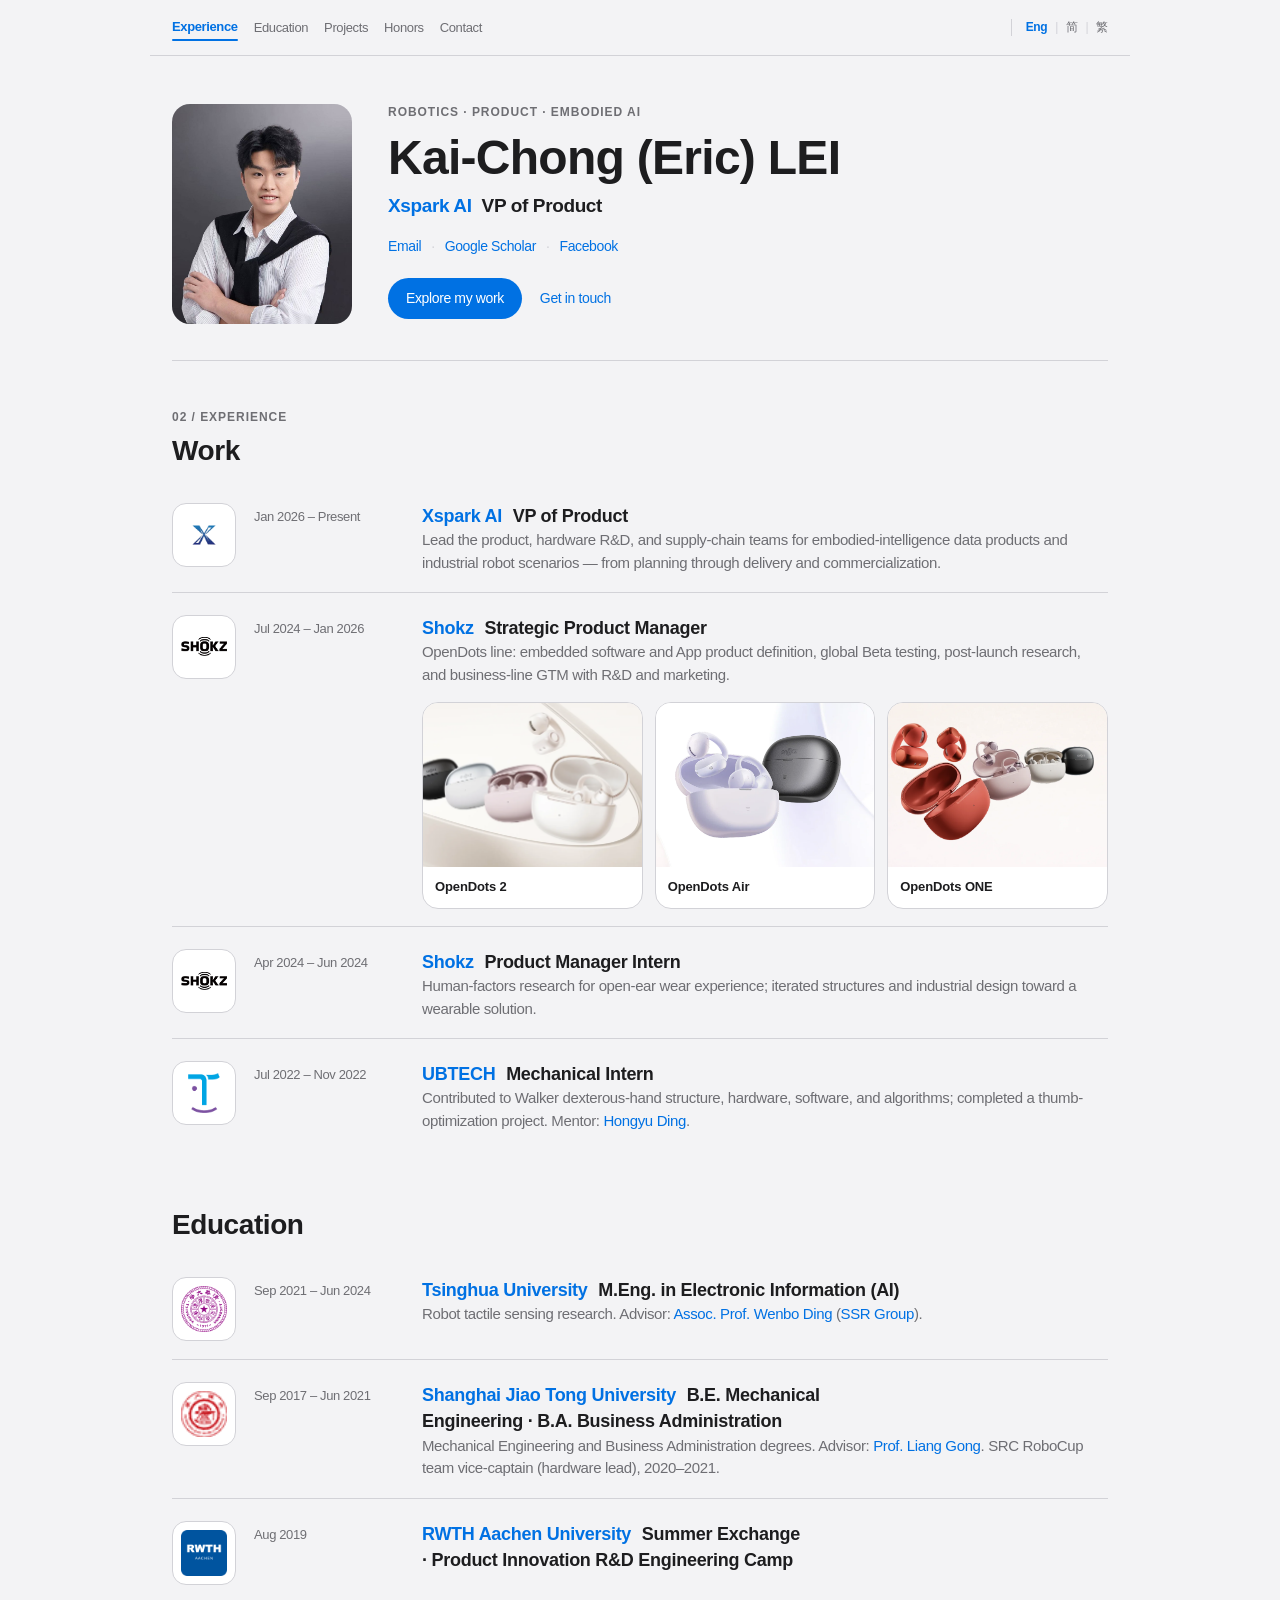
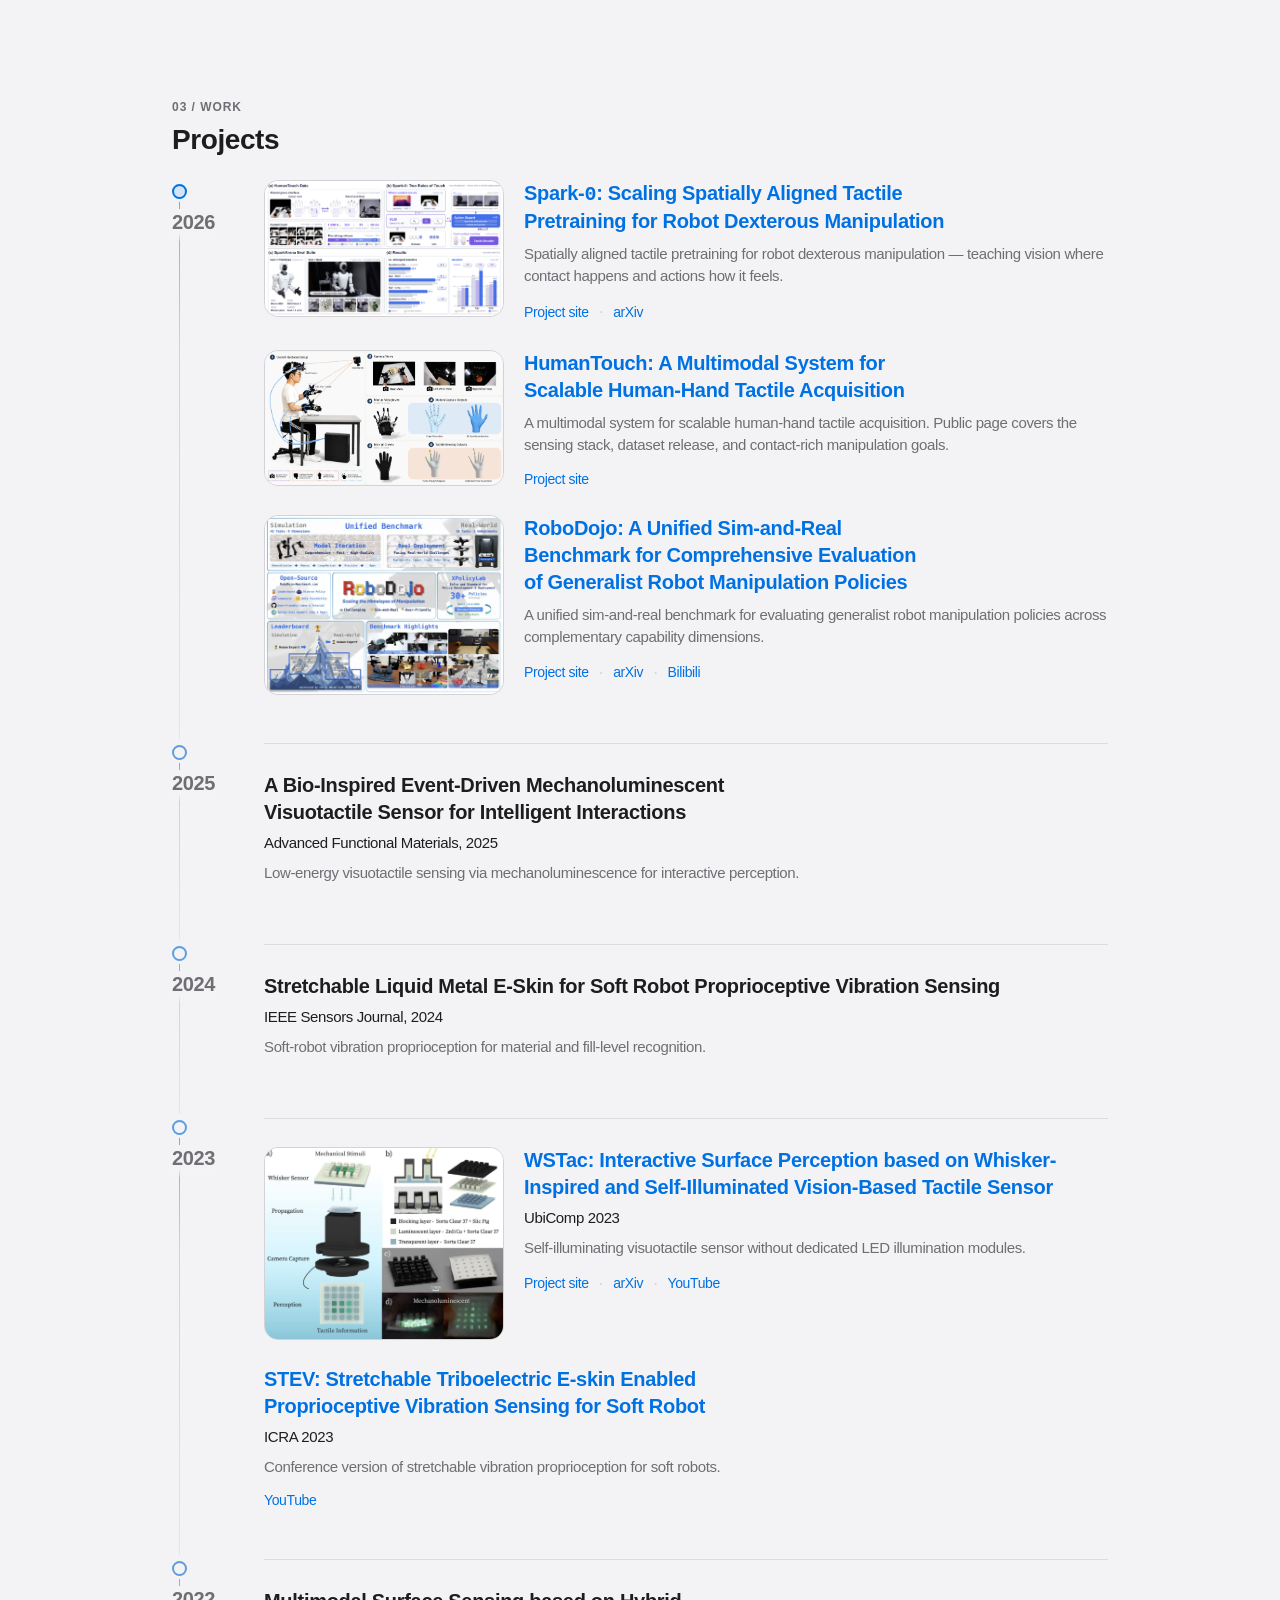
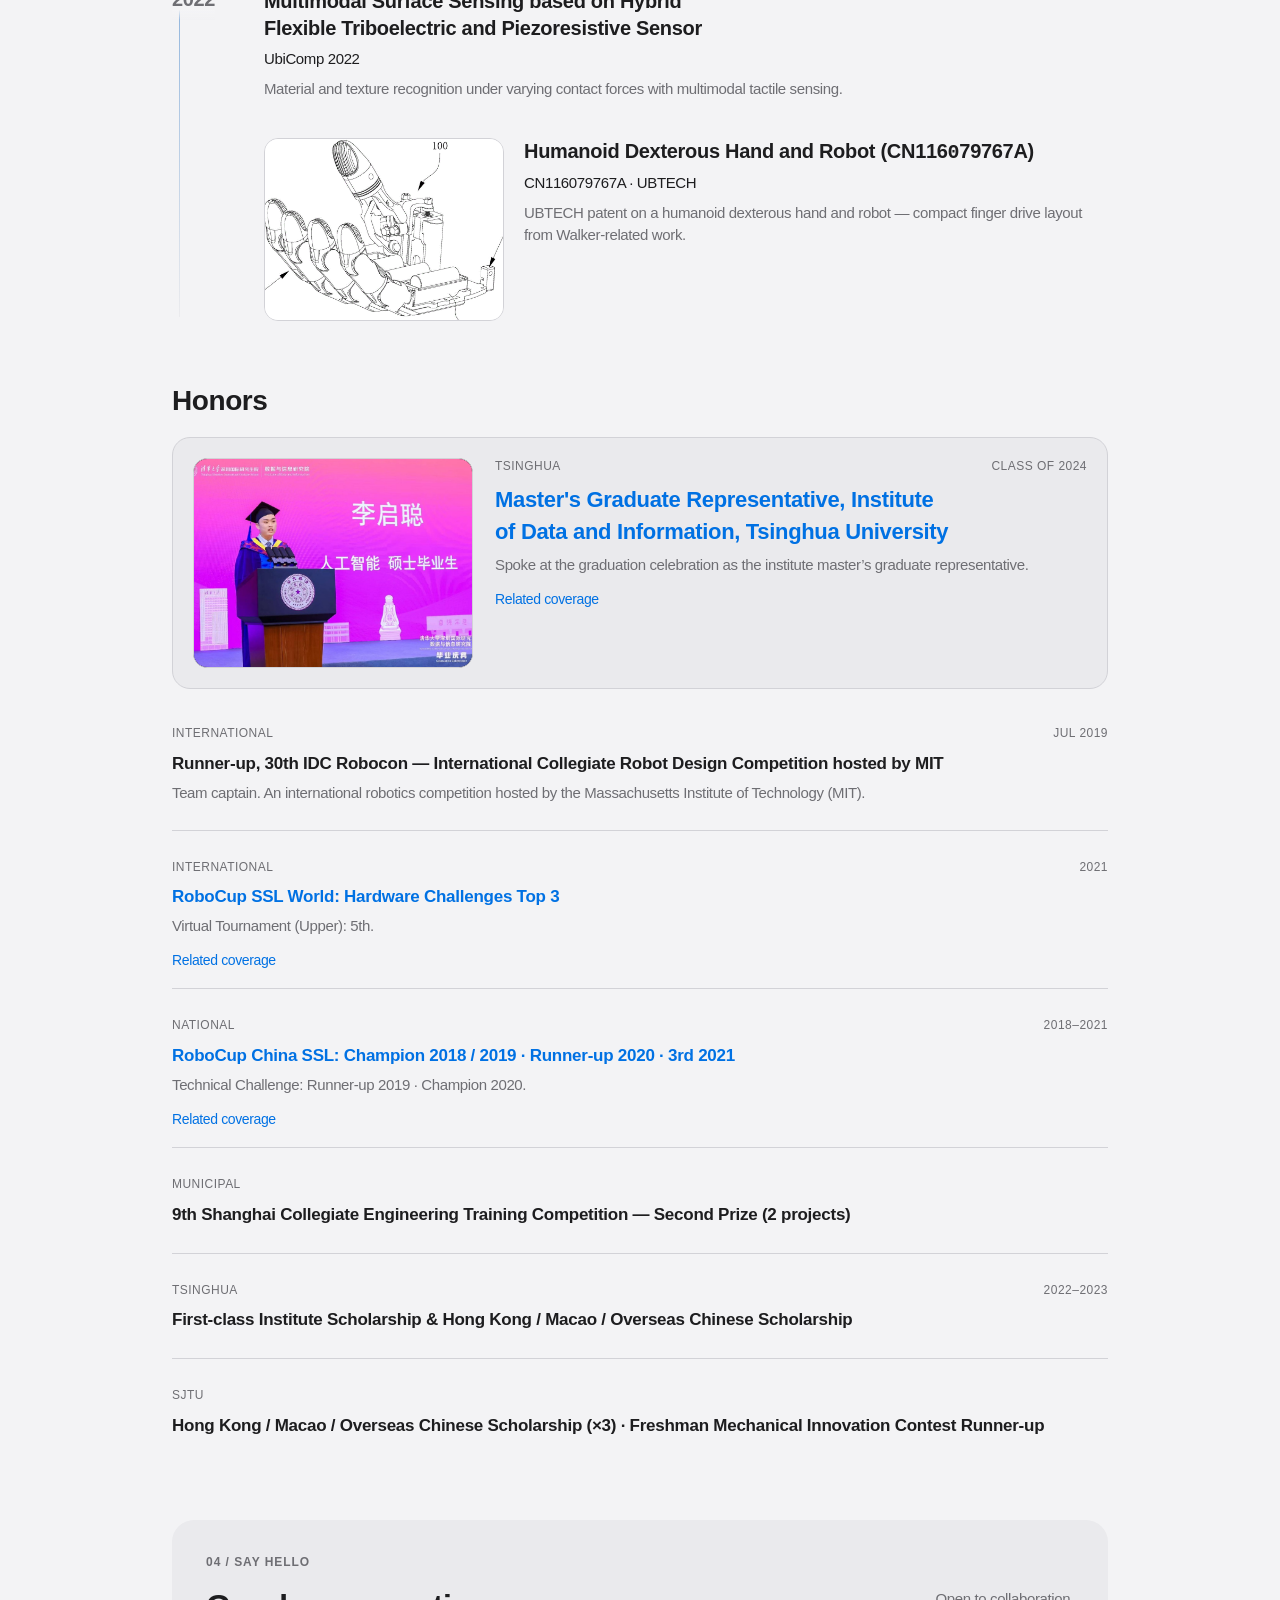
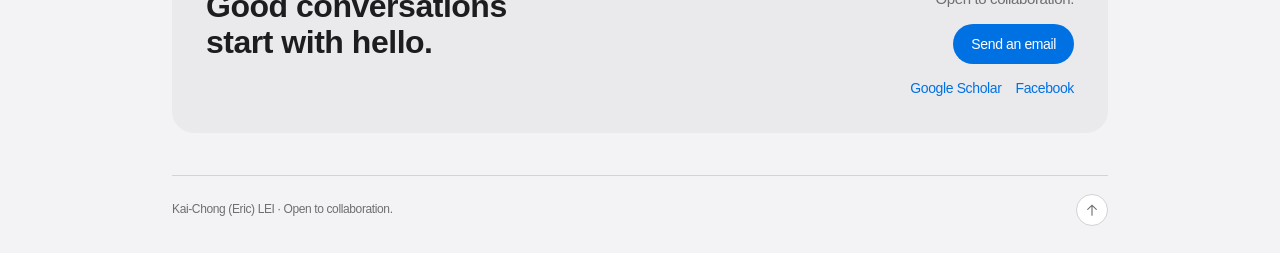
==== en/index.html @ 244a0c29 "Deploy personal site from feature/multilingual-studio" ====
<!doctype html><html lang="en"><head><meta charset="utf-8"><meta name="viewport" content="width=device-width, initial-scale=1"><title>Kai-Chong (Eric) LEI — Personal site</title><meta name="description" content="Product leader in robotics and embodied AI — projects, experience, and ways to connect."><link rel="canonical" href="https://ericleixd.github.io/en/"><link rel="alternate" hreflang="en" href="https://ericleixd.github.io/en/"><link rel="alternate" hreflang="zh-Hans" href="https://ericleixd.github.io/zh-Hans/"><link rel="alternate" hreflang="zh-Hant" href="https://ericleixd.github.io/zh-Hant/"><link rel="stylesheet" href="/site.css?v=3"></head><body style="--accent:#0071e3"><div id="website"><a class="skip-link" href="#main">Skip to content</a><div class="site-shell" id="top"><header class="site-header"><nav class="site-nav" aria-label="Primary"><a class="nav-link" href="#experience">Experience</a><a class="nav-link" href="#education">Education</a><a class="nav-link" href="#projects">Projects</a><a class="nav-link" href="#honors">Honors</a><a class="nav-link" href="#contact">Contact</a></nav><nav class="languages" aria-label="Language"><a href="/en/" lang="en" hreflang="en" aria-label="English" aria-current="page">Eng</a><span class="lang-sep" aria-hidden="true">|</span><a href="/zh-Hans/" lang="zh-Hans" hreflang="zh-Hans" aria-label="简体中文" >简</a><span class="lang-sep" aria-hidden="true">|</span><a href="/zh-Hant/" lang="zh-Hant" hreflang="zh-Hant" aria-label="繁體中文" >繁</a></nav></header><main id="main"><section class="hero"><aside class="identity-card"><div class="identity-art"><img src="/assets/portrait.jpg" alt="Portrait of Kai-Chong LEI"/></div></aside><div class="hero-copy"><p class="eyebrow">ROBOTICS · PRODUCT · EMBODIED AI</p><h1>Kai-Chong (Eric) LEI</h1><p class="hero-role"><a class="entity-link hero-org" href="https://xsparkai.com/" target="_blank" rel="noopener noreferrer">Xspark AI</a><span class="hero-role-title">VP of Product</span></p><div class="quick-links"><a href="mailto:liqc@xsparkai.com">Email</a><span class="dot" aria-hidden="true">·</span><a href="https://scholar.google.com/citations?hl=en&amp;user=IRvb198AAAAJ&amp;view_op=list_works&amp;sortby=pubdate" target="_blank" rel="noopener noreferrer">Google Scholar</a><span class="dot" aria-hidden="true">·</span><a href="https://www.facebook.com/eric.lei.775/" target="_blank" rel="noopener noreferrer">Facebook</a></div><div class="hero-actions"><a class="button primary" href="#projects">Explore my work</a><a class="text-link" href="#contact">Get in touch</a></div></div></section><section id="experience" class="section" aria-labelledby="experience-title"><div class="section-heading"><p class="eyebrow">02 / EXPERIENCE</p><h2 id="experience-title">Work</h2></div><div class="timeline"><article class="timeline-row"><a class="org-logo-link" href="https://xsparkai.com/" target="_blank" rel="noopener noreferrer" aria-label="Xspark AI"><div class="org-logo"><img src="/assets/logos/xspark.png" alt="Xspark AI" loading="lazy"/></div></a><span class="period">Jan 2026 – Present</span><div class="timeline-body"><h3><a class="entity-link" href="https://xsparkai.com/" target="_blank" rel="noopener noreferrer">Xspark AI</a> <span class="role-inline">VP of Product</span></h3><p>Lead the product, hardware R&amp;D, and supply-chain teams for embodied-intelligence data products and industrial robot scenarios — from planning through delivery and commercialization.</p></div></article><article class="timeline-row"><a class="org-logo-link" href="https://shokz.com/" target="_blank" rel="noopener noreferrer" aria-label="Shokz"><div class="org-logo"><img src="/assets/logos/shokz.png" alt="Shokz" loading="lazy"/></div></a><span class="period">Jul 2024 – Jan 2026</span><div class="timeline-body"><h3><a class="entity-link" href="https://shokz.com/" target="_blank" rel="noopener noreferrer">Shokz</a> <span class="role-inline">Strategic Product Manager</span></h3><p>OpenDots line: embedded software and App product definition, global Beta testing, post-launch research, and business-line GTM with R&amp;D and marketing.</p><div class="product-strip"><a class="product-tile" href="https://shokz.com/pages/opendots-2" target="_blank" rel="noopener noreferrer"><div class="product-tile-media"><img src="/assets/products/opendots-2.png" alt="OpenDots 2" loading="lazy"/></div><span class="product-tile-name">OpenDots 2</span></a><a class="product-tile" href="https://shokz.com/pages/opendots-air" target="_blank" rel="noopener noreferrer"><div class="product-tile-media"><img src="/assets/products/opendots-air.png" alt="OpenDots Air" loading="lazy"/></div><span class="product-tile-name">OpenDots Air</span></a><a class="product-tile" href="https://shokz.com/pages/opendots-one" target="_blank" rel="noopener noreferrer"><div class="product-tile-media"><img src="/assets/products/opendots-one.png" alt="OpenDots ONE" loading="lazy"/></div><span class="product-tile-name">OpenDots ONE</span></a></div></div></article><article class="timeline-row"><a class="org-logo-link" href="https://shokz.com/" target="_blank" rel="noopener noreferrer" aria-label="Shokz"><div class="org-logo"><img src="/assets/logos/shokz.png" alt="Shokz" loading="lazy"/></div></a><span class="period">Apr 2024 – Jun 2024</span><div class="timeline-body"><h3><a class="entity-link" href="https://shokz.com/" target="_blank" rel="noopener noreferrer">Shokz</a> <span class="role-inline">Product Manager Intern</span></h3><p>Human-factors research for open-ear wear experience; iterated structures and industrial design toward a wearable solution.</p></div></article><article class="timeline-row"><a class="org-logo-link" href="https://www.ubtrobot.com/en/" target="_blank" rel="noopener noreferrer" aria-label="UBTECH"><div class="org-logo"><img src="/assets/logos/ubtech.png" alt="UBTECH" loading="lazy"/></div></a><span class="period">Jul 2022 – Nov 2022</span><div class="timeline-body"><h3><a class="entity-link" href="https://www.ubtrobot.com/en/" target="_blank" rel="noopener noreferrer">UBTECH</a> <span class="role-inline">Mechanical Intern</span></h3><p>Contributed to Walker dexterous-hand structure, hardware, software, and algorithms; completed a thumb-optimization project. Mentor: <a class="entity-link" href="https://www.gdou.edu.cn/jnxy/info/1054/1802.htm" target="_blank" rel="noopener noreferrer">Hongyu Ding</a>.</p></div></article></div></section><section id="education" class="section section-continue" aria-labelledby="education-title"><div class="section-heading"><h2 id="education-title">Education</h2></div><div class="timeline"><article class="timeline-row"><a class="org-logo-link" href="https://www.tsinghua.edu.cn/" target="_blank" rel="noopener noreferrer" aria-label="Tsinghua University"><div class="org-logo"><img src="/assets/logos/tsinghua.png" alt="Tsinghua University" loading="lazy"/></div></a><span class="period">Sep 2021 – Jun 2024</span><div class="timeline-body"><h3><a class="entity-link" href="https://www.tsinghua.edu.cn/" target="_blank" rel="noopener noreferrer">Tsinghua University</a> <span class="role-inline">M.Eng. in Electronic Information (AI)</span></h3><p>Robot tactile sensing research. Advisor: <a class="entity-link" href="https://www.sigs.tsinghua.edu.cn/dwb/" target="_blank" rel="noopener noreferrer">Assoc. Prof. Wenbo Ding</a> (<a class="entity-link" href="https://ssr-group.net/" target="_blank" rel="noopener noreferrer">SSR Group</a>).</p></div></article><article class="timeline-row"><a class="org-logo-link" href="https://www.sjtu.edu.cn/" target="_blank" rel="noopener noreferrer" aria-label="Shanghai Jiao Tong University"><div class="org-logo"><img src="/assets/logos/sjtu.png" alt="Shanghai Jiao Tong University" loading="lazy"/></div></a><span class="period">Sep 2017 – Jun 2021</span><div class="timeline-body"><h3><a class="entity-link" href="https://www.sjtu.edu.cn/" target="_blank" rel="noopener noreferrer">Shanghai Jiao Tong University</a> <span class="role-inline">B.E. Mechanical Engineering · B.A. Business Administration</span></h3><p>Mechanical Engineering and Business Administration degrees. Advisor: <a class="entity-link" href="https://me.sjtu.edu.cn/teacher_directory1/gongliang.html" target="_blank" rel="noopener noreferrer">Prof. Liang Gong</a>. SRC RoboCup team vice-captain (hardware lead), 2020–2021.</p></div></article><article class="timeline-row"><a class="org-logo-link" href="https://www.rwth-aachen.de/" target="_blank" rel="noopener noreferrer" aria-label="RWTH Aachen University"><div class="org-logo"><img src="/assets/logos/rwth.png" alt="RWTH Aachen University" loading="lazy"/></div></a><span class="period">Aug 2019</span><div class="timeline-body"><h3><a class="entity-link" href="https://www.rwth-aachen.de/" target="_blank" rel="noopener noreferrer">RWTH Aachen University</a> <span class="role-inline">Summer Exchange · Product Innovation R&amp;D Engineering Camp</span></h3></div></article></div></section><section id="projects" class="section section-no-rule" aria-labelledby="projects-title"><div class="section-heading"><p class="eyebrow">03 / WORK</p><h2 id="projects-title">Projects</h2></div><div class="project-timeline"><div class="project-year-block"><div class="project-year-rail"><span class="project-year-node" aria-hidden="true"></span><div class="project-year numeric-safe">2026</div></div><div class="project-year-items"><article class="project-card has-cover"><div class="project-cover"><img src="/assets/covers/spark-0.png" alt="Spark-0: Scaling Spatially Aligned Tactile Pretraining for Robot Dexterous Manipulation" loading="lazy"/></div><div class="project-body"><h3 class="numeric-safe"><a class="entity-link" href="https://xsparkai.com/Spark-0/" target="_blank" rel="noopener noreferrer">Spark-<span class="digit-zero">0</span>: Scaling Spatially Aligned Tactile Pretraining for Robot Dexterous Manipulation</a></h3><p>Spatially aligned tactile pretraining for robot dexterous manipulation — teaching vision where contact happens and actions how it feels.</p><div class="out-links"><a class="text-link" href="https://xsparkai.com/Spark-0/" target="_blank" rel="noopener noreferrer">Project site</a><span class="dot" aria-hidden="true">·</span><a class="text-link" href="https://arxiv.org/abs/2610.22342" target="_blank" rel="noopener noreferrer">arXiv</a></div></div></article><article class="project-card has-cover"><div class="project-cover"><img src="/assets/covers/humantouch.png" alt="HumanTouch: A Multimodal System for Scalable Human-Hand Tactile Acquisition" loading="lazy"/></div><div class="project-body"><h3 class="numeric-safe"><a class="entity-link" href="https://xsparkai.com/sparklab/humantouch/" target="_blank" rel="noopener noreferrer">HumanTouch: A Multimodal System for Scalable Human-Hand Tactile Acquisition</a></h3><p>A multimodal system for scalable human-hand tactile acquisition. Public page covers the sensing stack, dataset release, and contact-rich manipulation goals.</p><div class="out-links"><a class="text-link" href="https://xsparkai.com/sparklab/humantouch/" target="_blank" rel="noopener noreferrer">Project site</a></div></div></article><article class="project-card has-cover"><div class="project-cover"><img src="/assets/covers/robodojo.jpg" alt="RoboDojo: A Unified Sim-and-Real Benchmark for Comprehensive Evaluation of Generalist Robot Manipulation Policies" loading="lazy"/></div><div class="project-body"><h3 class="numeric-safe"><a class="entity-link" href="https://robodojo-benchmark.com/" target="_blank" rel="noopener noreferrer">RoboDojo: A Unified Sim-and-Real Benchmark for Comprehensive Evaluation of Generalist Robot Manipulation Policies</a></h3><p>A unified sim-and-real benchmark for evaluating generalist robot manipulation policies across complementary capability dimensions.</p><div class="out-links"><a class="text-link" href="https://robodojo-benchmark.com/" target="_blank" rel="noopener noreferrer">Project site</a><span class="dot" aria-hidden="true">·</span><a class="text-link" href="https://arxiv.org/abs/2607.04434" target="_blank" rel="noopener noreferrer">arXiv</a><span class="dot" aria-hidden="true">·</span><a class="text-link" href="https://www.bilibili.com/video/BV1qSt26YEkk/" target="_blank" rel="noopener noreferrer">Bilibili</a></div></div></article></div></div><div class="project-year-block"><div class="project-year-rail"><span class="project-year-node" aria-hidden="true"></span><div class="project-year numeric-safe">2025</div></div><div class="project-year-items"><article class="project-card"><div class="project-body"><h3 class="numeric-safe">A Bio-Inspired Event-Driven Mechanoluminescent Visuotactile Sensor for Intelligent Interactions</h3><p class="venue">Advanced Functional Materials, 2025</p><p>Low-energy visuotactile sensing via mechanoluminescence for interactive perception.</p></div></article></div></div><div class="project-year-block"><div class="project-year-rail"><span class="project-year-node" aria-hidden="true"></span><div class="project-year numeric-safe">2024</div></div><div class="project-year-items"><article class="project-card"><div class="project-body"><h3 class="numeric-safe">Stretchable Liquid Metal E-Skin for Soft Robot Proprioceptive Vibration Sensing</h3><p class="venue">IEEE Sensors Journal, 2024</p><p>Soft-robot vibration proprioception for material and fill-level recognition.</p></div></article></div></div><div class="project-year-block"><div class="project-year-rail"><span class="project-year-node" aria-hidden="true"></span><div class="project-year numeric-safe">2023</div></div><div class="project-year-items"><article class="project-card has-cover"><div class="project-cover"><img src="/assets/covers/wstac.png" alt="WSTac: Interactive Surface Perception based on Whisker-Inspired and Self-Illuminated Vision-Based Tactile Sensor" loading="lazy"/></div><div class="project-body"><h3 class="numeric-safe"><a class="entity-link" href="https://sites.google.com/view/wstac/" target="_blank" rel="noopener noreferrer">WSTac: Interactive Surface Perception based on Whisker-Inspired and Self-Illuminated Vision-Based Tactile Sensor</a></h3><p class="venue">UbiComp 2023</p><p>Self-illuminating visuotactile sensor without dedicated LED illumination modules.</p><div class="out-links"><a class="text-link" href="https://sites.google.com/view/wstac/" target="_blank" rel="noopener noreferrer">Project site</a><span class="dot" aria-hidden="true">·</span><a class="text-link" href="https://arxiv.org/abs/2308.13241" target="_blank" rel="noopener noreferrer">arXiv</a><span class="dot" aria-hidden="true">·</span><a class="text-link" href="https://www.youtube.com/watch?v=0UY36Y_y56g" target="_blank" rel="noopener noreferrer">YouTube</a></div></div></article><article class="project-card"><div class="project-body"><h3 class="numeric-safe"><a class="entity-link" href="https://www.youtube.com/watch?v=D2QbNgPtL-I&amp;t=205s" target="_blank" rel="noopener noreferrer">STEV: Stretchable Triboelectric E-skin Enabled Proprioceptive Vibration Sensing for Soft Robot</a></h3><p class="venue">ICRA 2023</p><p>Conference version of stretchable vibration proprioception for soft robots.</p><div class="out-links"><a class="text-link" href="https://www.youtube.com/watch?v=D2QbNgPtL-I&amp;t=205s" target="_blank" rel="noopener noreferrer">YouTube</a></div></div></article></div></div><div class="project-year-block"><div class="project-year-rail"><span class="project-year-node" aria-hidden="true"></span><div class="project-year numeric-safe">2022</div></div><div class="project-year-items"><article class="project-card"><div class="project-body"><h3 class="numeric-safe">Multimodal Surface Sensing based on Hybrid Flexible Triboelectric and Piezoresistive Sensor</h3><p class="venue">UbiComp 2022</p><p>Material and texture recognition under varying contact forces with multimodal tactile sensing.</p></div></article><article class="project-card has-cover"><div class="project-cover"><img src="/assets/covers/patent-cn116079767a.png" alt="Humanoid Dexterous Hand and Robot (CN116079767A)" loading="lazy"/></div><div class="project-body"><h3 class="numeric-safe">Humanoid Dexterous Hand and Robot (CN116<span class="digit-zero">0</span>79767A)</h3><p class="venue">CN116079767A · UBTECH</p><p>UBTECH patent on a humanoid dexterous hand and robot — compact finger drive layout from Walker-related work.</p></div></article></div></div></div></section><section id="honors" class="section section-continue" aria-labelledby="honors-title"><div class="section-heading"><h2 id="honors-title">Honors</h2></div><div class="honors"><article class="honor-card featured"><div class="honor-cover"><img src="/assets/honors/tsinghua-grad-rep.jpg" alt="Master&amp;#39;s Graduate Representative, Institute of Data and Information, Tsinghua University" loading="lazy"/></div><div class="honor-body"><div class="honor-meta"><span>Tsinghua</span><span>Class of 2024</span></div><h3><a class="entity-link" href="https://www.tsinghua.edu.cn/" target="_blank" rel="noopener noreferrer">Master&#39;s Graduate Representative, Institute of Data and Information, Tsinghua University</a></h3><p>Spoke at the graduation celebration as the institute master’s graduate representative.</p><a class="text-link" href="https://www.tsinghua.edu.cn/" target="_blank" rel="noopener noreferrer">Related coverage</a></div></article><article class="honor-card"><div class="honor-body"><div class="honor-meta"><span>International</span><span>Jul 2019</span></div><h3>Runner-up, 30th IDC Robocon — International Collegiate Robot Design Competition hosted by MIT</h3><p>Team captain. An international robotics competition hosted by the Massachusetts Institute of Technology (MIT).</p></div></article><article class="honor-card"><div class="honor-body"><div class="honor-meta"><span>International</span><span>2021</span></div><h3><a class="entity-link" href="https://mp.weixin.qq.com/s?__biz=MzIzNzAxNTE5OA==&amp;mid=2650219184&amp;idx=1&amp;sn=811200aa4e78bd03337ccedc665ca3c1" target="_blank" rel="noopener noreferrer">RoboCup SSL World: Hardware Challenges Top 3</a></h3><p>Virtual Tournament (Upper): 5th.</p><a class="text-link" href="https://mp.weixin.qq.com/s?__biz=MzIzNzAxNTE5OA==&amp;mid=2650219184&amp;idx=1&amp;sn=811200aa4e78bd03337ccedc665ca3c1" target="_blank" rel="noopener noreferrer">Related coverage</a></div></article><article class="honor-card"><div class="honor-body"><div class="honor-meta"><span>National</span><span>2018–2021</span></div><h3><a class="entity-link" href="https://mp.weixin.qq.com/s?__biz=MjM5MDIyMDQyMA==&amp;mid=2650651995&amp;idx=1&amp;sn=fc51d8011697d6beb79208abbd070265" target="_blank" rel="noopener noreferrer">RoboCup China SSL: Champion 2018 / 2019 · Runner-up 2020 · 3rd 2021</a></h3><p>Technical Challenge: Runner-up 2019 · Champion 2020.</p><a class="text-link" href="https://mp.weixin.qq.com/s?__biz=MjM5MDIyMDQyMA==&amp;mid=2650651995&amp;idx=1&amp;sn=fc51d8011697d6beb79208abbd070265" target="_blank" rel="noopener noreferrer">Related coverage</a></div></article><article class="honor-card"><div class="honor-body"><div class="honor-meta"><span>Municipal</span><span></span></div><h3>9th Shanghai Collegiate Engineering Training Competition — Second Prize (2 projects)</h3><p></p></div></article><article class="honor-card"><div class="honor-body"><div class="honor-meta"><span>Tsinghua</span><span>2022–2023</span></div><h3>First-class Institute Scholarship &amp; Hong Kong / Macao / Overseas Chinese Scholarship</h3><p></p></div></article><article class="honor-card"><div class="honor-body"><div class="honor-meta"><span>SJTU</span><span></span></div><h3>Hong Kong / Macao / Overseas Chinese Scholarship (×3) · Freshman Mechanical Innovation Contest Runner-up</h3><p></p></div></article></div></section><section id="contact" class="contact-section" aria-labelledby="contact-title"><p class="eyebrow">04 / SAY HELLO</p><div class="contact-grid"><h2 id="contact-title">Good conversations
start with hello.</h2><div class="contact-actions"><p>Open to collaboration.</p><a class="button primary" href="mailto:liqc@xsparkai.com">Send an email</a><div class="social-links"><a href="https://scholar.google.com/citations?hl=en&amp;user=IRvb198AAAAJ&amp;view_op=list_works&amp;sortby=pubdate" target="_blank" rel="noopener noreferrer">Google Scholar</a><a href="https://www.facebook.com/eric.lei.775/" target="_blank" rel="noopener noreferrer">Facebook</a></div></div></div></section></main><footer class="site-footer"><span>Kai-Chong (Eric) LEI · Open to collaboration.</span><a class="back-top" href="#top" aria-label="Back to top"><svg viewBox="0 0 24 24" width="18" height="18" aria-hidden="true" focusable="false"><path fill="currentColor" d="M12 4.5 5.75 10.75a.75.75 0 0 0 1.06 1.06L11.25 7.37V19a.75.75 0 0 0 1.5 0V7.37l4.44 4.44a.75.75 0 1 0 1.06-1.06L12 4.5Z"/></svg></a></footer></div></div><script src="/site.js?v=1" defer></script></body></html>
---- site.css ----
:root{
  --accent:#0071e3;
  --paper:#f3f3f5;
  --ink:#1d1d1f;
  --muted:#6e6e73;
  --line:#d2d2d7;
  --wash:#eaeaed;
  --surface:#ffffff;
  --sans:-apple-system,BlinkMacSystemFont,"SF Pro Text","Helvetica Neue","Helvetica","Arial",sans-serif;
  --zh-hans:"PingFang SC","Hiragino Sans GB","Microsoft YaHei",sans-serif;
  --zh-hant:"PingFang HK","PingFang TC","Hiragino Sans CNS","Microsoft JhengHei",sans-serif
}
*{box-sizing:border-box}
html{scroll-behavior:smooth;scroll-padding-top:32px}
body{margin:0;background:var(--paper);color:var(--ink);font-family:var(--sans);font-size:17px;line-height:1.47059;font-weight:400;letter-spacing:-.022em}
html:lang(zh-Hans) body,html:lang(zh-Hans){font-family:var(--sans),var(--zh-hans)}
html:lang(zh-Hant) body,html:lang(zh-Hant){font-family:var(--sans),var(--zh-hant)}
a{color:var(--accent);text-decoration:none}
button,a{-webkit-tap-highlight-color:transparent}
a:focus-visible{outline:3px solid color-mix(in srgb,var(--accent) 35%,white);outline-offset:3px}
a:hover{text-decoration:underline;text-underline-offset:3px}
::selection{background:#b3d7ff}
h1,h2,h3,p{margin:0}
h1,h2,h3{text-wrap:balance;font-weight:600;letter-spacing:-.015em}
img{display:block;max-width:100%}
.numeric-safe,.digit-zero{font-variant-numeric:lining-nums tabular-nums;font-feature-settings:"tnum" 1,"lnum" 1,"zero" 1}
.digit-zero{font-family:ui-monospace,SFMono-Regular,Menlo,Consolas,monospace;font-weight:600}
.site-shell{max-width:980px;margin:auto;padding:0 22px}
.site-header{position:sticky;top:0;z-index:40;min-height:52px;display:flex;align-items:center;justify-content:space-between;gap:18px;border-bottom:1px solid var(--line);flex-wrap:wrap;margin:0 -22px;padding:12px 22px;background:color-mix(in srgb,var(--paper) 88%,transparent);backdrop-filter:saturate(180%) blur(20px);-webkit-backdrop-filter:saturate(180%) blur(20px)}
.site-nav{display:flex;flex-wrap:wrap;gap:8px 16px;justify-content:flex-start;margin:0;font-size:13px}
.site-nav a,.nav-link{position:relative;color:var(--muted);font-weight:500;text-decoration:none;padding:6px 0;transition:color .22s ease,transform .22s ease}
.site-nav a::after,.nav-link::after{content:"";position:absolute;left:0;right:0;bottom:1px;height:2px;border-radius:2px;background:var(--accent);transform:scaleX(0);transform-origin:left center;opacity:0;transition:transform .28s cubic-bezier(.22,1,.36,1),opacity .2s ease}
.site-nav a:hover,.nav-link:hover{color:var(--ink);text-decoration:none}
.site-nav a:hover::after,.nav-link:hover::after{transform:scaleX(.42);opacity:.55}
.site-nav a.is-active,.nav-link.is-active,.site-nav a[aria-current="location"]{color:var(--accent);font-weight:600;transform:translateY(-1px)}
.site-nav a.is-active::after,.nav-link.is-active::after,.site-nav a[aria-current="location"]::after{transform:scaleX(1);opacity:1}
.languages{display:flex;gap:8px;font-size:12px;margin-left:auto;border-left:1px solid var(--line);padding-left:14px;align-items:center}
.languages .lang-sep{color:var(--line);user-select:none}
.timeline-body h3 .role-inline{color:var(--ink);font-weight:600}
.timeline-body h3 .entity-link{margin-right:6px}
.languages a{color:var(--muted)}
.languages [aria-current]{color:var(--accent);font-weight:600}
.hero{display:grid;grid-template-columns:180px 1fr;gap:36px;align-items:start;padding:48px 0 36px}
.eyebrow{text-transform:uppercase;letter-spacing:.08em;font-size:12px;font-weight:600;color:var(--muted)}
h1{font-size:clamp(36px,5vw,48px);line-height:1.08349;margin:10px 0 8px;white-space:pre-line;color:var(--ink);font-weight:600}
.hero-role{font-size:19px;color:var(--ink);font-weight:600;margin-bottom:10px;display:flex;flex-wrap:wrap;align-items:baseline;gap:8px 10px}
.hero-role .hero-org{font-weight:600}
.hero-role-title{color:var(--ink)}
.hero-description{color:var(--muted);max-width:560px;font-size:17px;line-height:1.47059;white-space:pre-line}
.quick-links{display:flex;flex-wrap:wrap;gap:8px 10px;align-items:center;margin-top:16px;font-size:14px}
.quick-links .dot,.out-links .dot{color:var(--line)}
.hero-actions{display:flex;gap:18px;align-items:center;margin-top:22px}
.button{display:inline-flex;padding:10px 18px;align-items:center;gap:10px;font-size:14px;border-radius:980px;text-decoration:none;font-weight:500}
.primary{background:var(--accent);color:#fff}
.primary:hover{color:#fff;filter:brightness(.96);text-decoration:none}
.text-link{font-size:14px;color:var(--accent)}
.identity-card{max-width:180px}
.identity-art{width:180px;height:220px;background:var(--wash);overflow:hidden;border-radius:18px}
.identity-art img{width:100%;height:100%;object-fit:cover;object-position:center 18%}
.portrait-monogram{height:100%;display:grid;place-items:center;font-size:64px;color:var(--accent);font-weight:600}
.entity-link{color:var(--accent)}
.section{border-top:1px solid var(--line);padding:48px 0}
.section.section-continue{border-top:0;padding-top:12px}
.section.section-no-rule{border-top:0}
.section h2{font-size:28px;line-height:1.15;margin-top:8px}
.section-continue h2{margin-top:0}
.about{display:block}
.biography{color:var(--muted);padding-top:16px;white-space:pre-line;font-size:17px;max-width:72ch}
.section-intro{max-width:640px;color:var(--muted);margin-top:12px;font-size:15px}
.project-timeline{margin-top:22px;display:flex;flex-direction:column;gap:0}
.project-year-block{display:grid;grid-template-columns:72px minmax(0,1fr);gap:20px;align-items:start;position:relative;padding-bottom:40px}
.project-year-block:last-child{padding-bottom:0}
.project-year-rail{position:relative;display:flex;flex-direction:column;align-items:flex-start;min-height:100%;padding-top:6px}
.project-year-rail::before{content:"";position:absolute;top:18px;bottom:-40px;left:7px;width:1px;background:linear-gradient(180deg,color-mix(in srgb,var(--accent) 45%,var(--line)),var(--line) 28%,color-mix(in srgb,var(--line) 40%,transparent))}
.project-year-block:last-child .project-year-rail::before{bottom:8px;background:linear-gradient(180deg,color-mix(in srgb,var(--accent) 35%,var(--line)),color-mix(in srgb,var(--line) 25%,transparent))}
.project-year-node{position:relative;z-index:1;width:15px;height:15px;margin:0 0 10px;border-radius:50%;border:2px solid color-mix(in srgb,var(--accent) 55%,var(--line));background:var(--paper);box-shadow:0 0 0 3px var(--paper);flex:0 0 auto}
.project-year-block:first-child .project-year-node{border-color:var(--accent);background:color-mix(in srgb,var(--accent) 12%,var(--paper))}
.project-year{font-size:20px;font-weight:600;color:var(--muted);letter-spacing:-.02em;line-height:1.1;position:sticky;top:68px;z-index:1;background:linear-gradient(180deg,var(--paper) 70%,transparent);padding:2px 0 10px}
.project-year-items{display:flex;flex-direction:column;gap:22px;min-width:0;padding-top:2px}
.project-year-block+.project-year-block .project-year-items{border-top:1px solid color-mix(in srgb,var(--line) 70%,transparent);padding-top:28px;margin-top:4px}
.project-card{display:grid;grid-template-columns:1fr;gap:14px;align-items:start;padding:0 0 4px}
.project-card.has-cover{grid-template-columns:minmax(160px,240px) minmax(0,1fr);gap:20px}
.project-cover{border-radius:14px;overflow:hidden;border:1px solid var(--line);background:var(--surface);line-height:0}
.project-cover img{width:100%;height:auto;display:block}
.project-card h3{font-size:20px;font-weight:600;line-height:1.35}
.project-card p{font-size:15px;color:var(--muted);margin:8px 0 12px;white-space:pre-line}
.project-card .venue{color:var(--ink);font-weight:500;margin:6px 0 0}
.out-links{display:flex;flex-wrap:wrap;gap:8px 10px;align-items:center}
.pending-label{font-size:13px;color:var(--muted);display:inline-block;padding-bottom:4px;border-bottom:1px dashed var(--line)}
.timeline{margin-top:18px;display:flex;flex-direction:column;gap:4px}
.timeline-row{display:grid;grid-template-columns:64px 150px minmax(0,1fr);gap:18px;padding:18px 0;border-bottom:1px solid var(--line);align-items:start}
.timeline-row:last-child{border-bottom:0}
.org-logo-link{display:inline-flex;border-radius:14px;text-decoration:none;outline:none}
.org-logo-link:hover{text-decoration:none}
.org-logo-link:hover .org-logo,.org-logo-link:focus-visible .org-logo{border-color:color-mix(in srgb,var(--accent) 55%,var(--line));box-shadow:0 0 0 3px color-mix(in srgb,var(--accent) 18%,transparent);background:var(--surface)}
.org-logo-link:focus-visible{outline:none}
.org-logo{width:64px;height:64px;border-radius:14px;overflow:hidden;background:var(--surface);border:1px solid var(--line);display:grid;place-items:center;transition:border-color .18s ease,box-shadow .18s ease,background-color .18s ease}
.org-logo img{width:100%;height:100%;object-fit:contain;padding:8px}
.timeline-row h3{font-size:18px;font-weight:600}
.period{font-size:13px;color:var(--muted);padding-top:4px}
.role{font-size:15px;color:var(--ink);font-weight:600;margin:4px 0 6px}
.timeline-row p,.writing-row p,.publication-row p{font-size:15px;color:var(--muted);white-space:pre-line}
.product-strip{display:grid;grid-template-columns:repeat(3,minmax(0,1fr));gap:12px;margin-top:16px}
.product-tile{display:flex;flex-direction:column;gap:10px;min-width:0;color:inherit;text-decoration:none;border-radius:16px;overflow:hidden;border:1px solid var(--line);background:var(--surface);transition:transform .18s ease,box-shadow .18s ease,border-color .18s ease}
@container timeline (max-width:520px){
  .product-strip{grid-template-columns:1fr;gap:10px}
}
a.product-tile:hover{text-decoration:none;border-color:color-mix(in srgb,var(--accent) 35%,var(--line));box-shadow:0 10px 24px #1d1d1f12;transform:translateY(-2px)}
.product-tile-media{aspect-ratio:4/3;background:var(--wash);overflow:hidden}
.product-tile-media img{width:100%;height:100%;object-fit:cover;object-position:center}
.product-tile-name{font-size:13px;font-weight:600;padding:0 12px 12px;letter-spacing:-.01em}
.publications{margin-top:18px}
.publication-row{padding:18px 0;border-bottom:1px solid var(--line)}
.publication-row:last-child{border-bottom:0}
.publication-meta,.honor-meta{display:flex;justify-content:space-between;gap:12px;font-size:12px;color:var(--muted);text-transform:uppercase;letter-spacing:.04em;margin-bottom:8px}
.publication-row h3{font-size:18px;font-weight:600}
.venue{color:var(--ink)!important;font-weight:500;margin:6px 0 8px!important}
.honors{margin-top:20px;display:flex;flex-direction:column;gap:12px}
.honor-card{padding:16px 0;border-bottom:1px solid var(--line);background:transparent}
.honor-card:last-child{border-bottom:0}
.honor-card.featured{display:grid;grid-template-columns:280px 1fr;gap:22px;align-items:start;padding:20px;border:1px solid var(--line);border-radius:18px;background:var(--wash);margin-bottom:8px}
.honor-cover{border-radius:14px;overflow:hidden;border:1px solid var(--line);aspect-ratio:4/3;background:#111}
.honor-cover img{width:100%;height:100%;object-fit:cover;object-position:center 20%}
.honor-card h3{font-size:17px;font-weight:600;margin-bottom:6px}
.honor-card.featured h3{font-size:22px}
.honor-card p{margin:0 0 10px;font-size:15px;color:var(--muted)}
.empty{font-size:15px;color:var(--muted);padding:18px 0}
.contact-section{background:var(--wash);padding:34px;margin:8px 0 42px;border-radius:22px}
.contact-grid{display:grid;grid-template-columns:1.1fr 1fr;gap:36px;align-items:start;margin-top:16px}
.contact-grid h2{font-size:32px;line-height:1.15;white-space:pre-line;margin:0;justify-self:start}
.contact-actions{display:flex;flex-direction:column;align-items:flex-end;gap:14px;text-align:right}
.contact-actions p{font-size:15px;color:var(--muted);margin:0;white-space:pre-line}
.contact-actions .social-links{margin-top:0;justify-content:flex-end}
.social-links{display:flex;flex-wrap:wrap;gap:14px;font-size:14px;margin-top:16px}
.site-footer{display:flex;justify-content:space-between;align-items:center;gap:20px;padding:18px 0 28px;border-top:1px solid var(--line);color:var(--muted);font-size:12px}
.site-footer a{color:var(--muted)}
.back-top{display:inline-flex;align-items:center;justify-content:center;width:32px;height:32px;border-radius:50%;color:var(--muted);border:1px solid var(--line);background:var(--surface);transition:color .15s ease,border-color .15s ease,background .15s ease}
.back-top:hover{color:var(--accent);border-color:color-mix(in srgb,var(--accent) 35%,var(--line));background:color-mix(in srgb,var(--accent) 6%,var(--surface));text-decoration:none}
.back-top svg{display:block}
.skip-link{position:fixed;top:-100px;left:20px;background:var(--ink);color:white;padding:10px;z-index:5}
.skip-link:focus{top:10px}
p,h1,h2,h3,span,a{overflow-wrap:break-word;word-break:normal}
.timeline-body,.project-body,.hero-copy,.contact-actions{min-width:0}
.timeline-body{container-type:inline-size;container-name:timeline}
@media(max-width:850px){
  .site-shell{padding:0 18px}
  .site-header{margin:0 -18px;padding:12px 18px}
  .hero{gap:24px;padding:36px 0 28px}
  .section{padding:36px 0}
  .project-card.has-cover{grid-template-columns:minmax(140px,200px) minmax(0,1fr)}
  .languages{border:0;padding:0;margin-left:auto}
  .timeline-row{grid-template-columns:56px minmax(0,1fr);gap:12px 14px}
  .timeline-row > :first-child{grid-column:1;grid-row:1}
  .timeline-row .period{grid-column:2;grid-row:1;padding-top:0;align-self:center}
  .timeline-row .timeline-body{grid-column:1 / -1;grid-row:2}
  .contact-grid{grid-template-columns:1fr;gap:18px}
  .contact-actions{align-items:flex-start;text-align:left}
  .contact-actions .social-links{justify-content:flex-start}
  .product-strip{grid-template-columns:1fr;gap:10px}
}
@media(max-width:560px){
  .site-shell{padding:0 16px}
  .site-header{margin:0 -16px;padding:10px 16px;gap:10px}
  .site-nav{order:0;width:100%;justify-content:flex-start;gap:10px 12px;font-size:12px}
  .languages{order:1;width:100%;margin-left:0;border-left:0;padding-left:0;gap:12px}
  .hero{grid-template-columns:1fr;padding:24px 0 20px;gap:16px}
  .hero-actions{flex-wrap:wrap;gap:12px 16px;margin-top:18px}
  .identity-card,.identity-art{width:120px;max-width:120px;height:148px}
  h1{font-size:clamp(30px,9vw,40px)}
  .hero-role{font-size:17px}
  .section{padding:28px 0}
  .section h2{font-size:24px}
  .project-year-block{grid-template-columns:48px minmax(0,1fr);gap:12px;padding-bottom:28px}
  .project-year-rail::before{left:6px;bottom:-28px}
  .project-year-node{width:13px;height:13px;margin-bottom:8px}
  .project-year{font-size:16px;top:56px}
  .project-year-block+.project-year-block .project-year-items{padding-top:20px}
  .project-card.has-cover{grid-template-columns:1fr;gap:14px}
  .project-card h3{font-size:18px}
  .honor-card.featured{grid-template-columns:1fr;padding:16px}
  .timeline-row{padding:16px 0;gap:10px 12px}
  .timeline-row h3{font-size:17px}
  .org-logo,.org-logo--empty{width:48px;height:48px;border-radius:12px}
  .contact-grid h2{font-size:26px}
  .contact-section{padding:20px;margin:4px 0 24px;border-radius:18px}
  .site-footer{flex-direction:column;align-items:flex-start;gap:10px}
}
@media(prefers-reduced-motion:reduce){
  html{scroll-behavior:auto}
  .site-nav a,.nav-link,.site-nav a::after,.nav-link::after{transition:none}
  .site-nav a.is-active,.nav-link.is-active,.site-nav a[aria-current="location"]{transform:none}
}
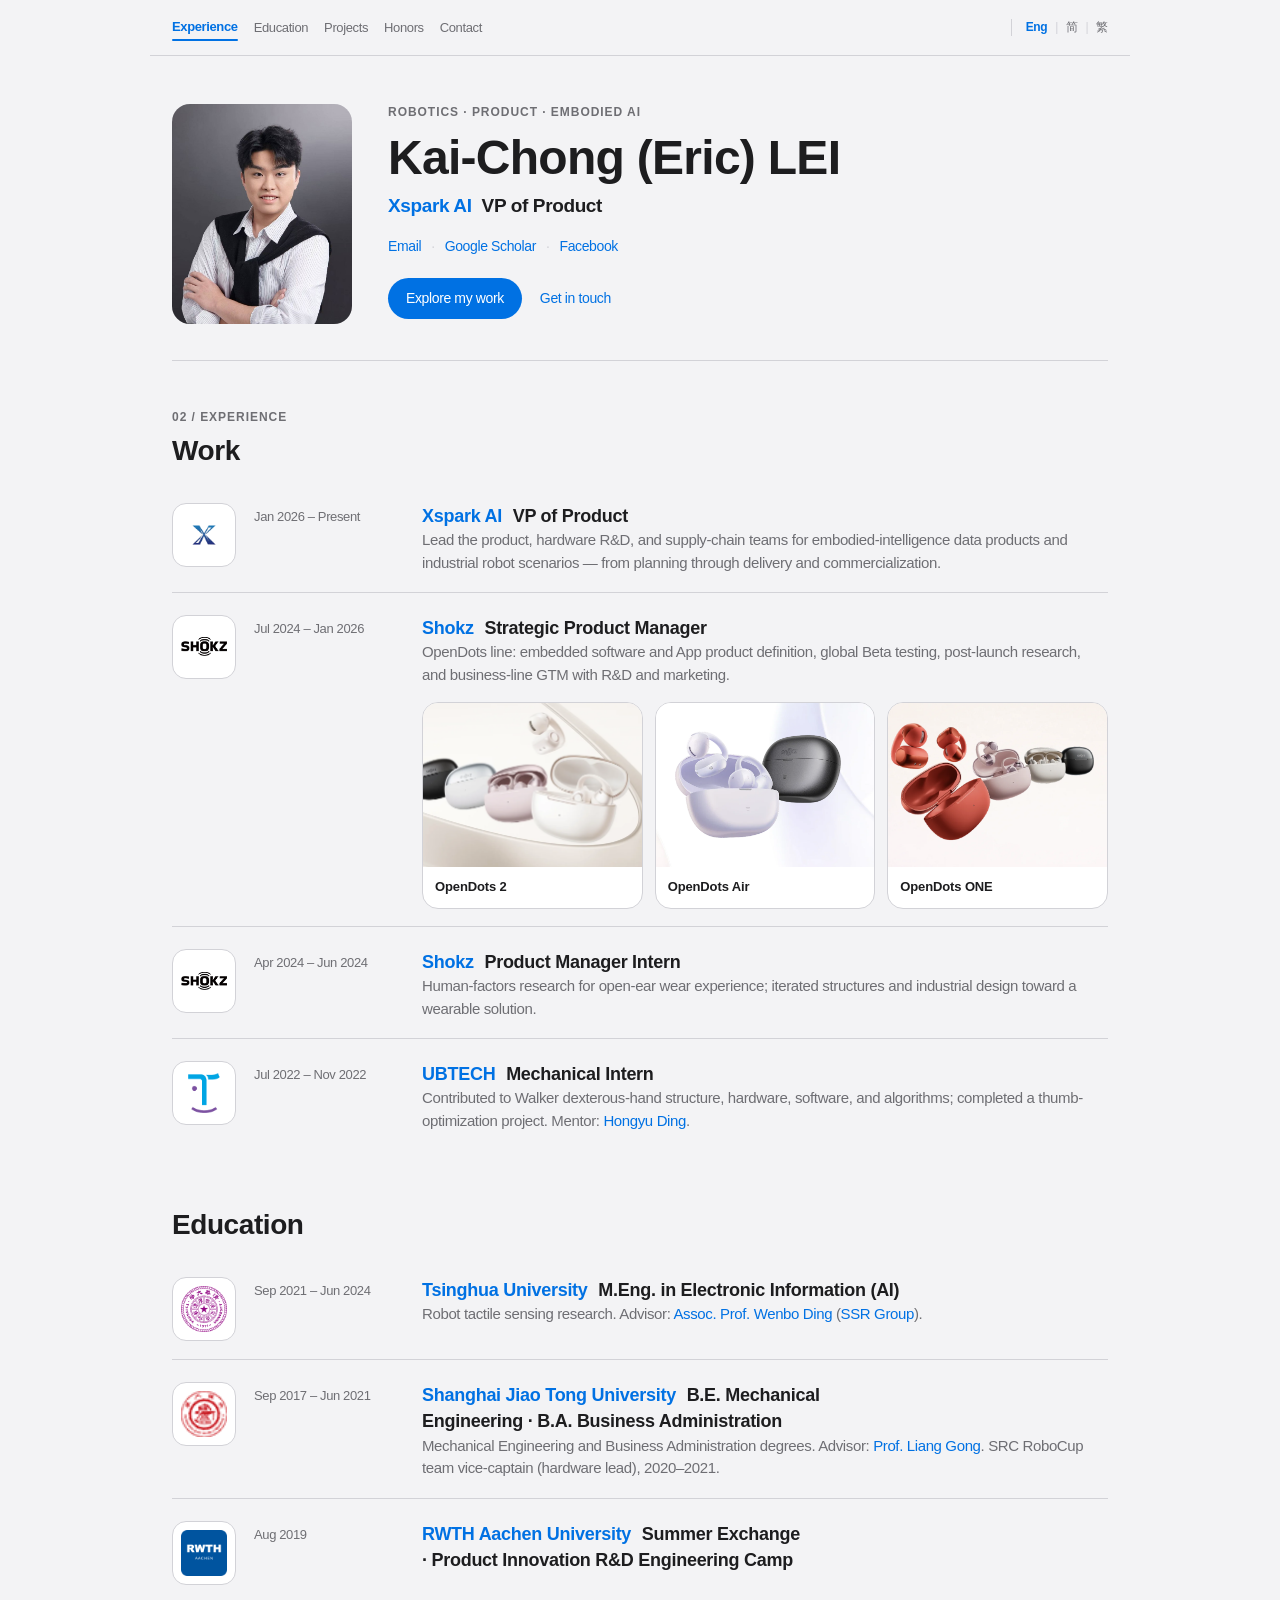
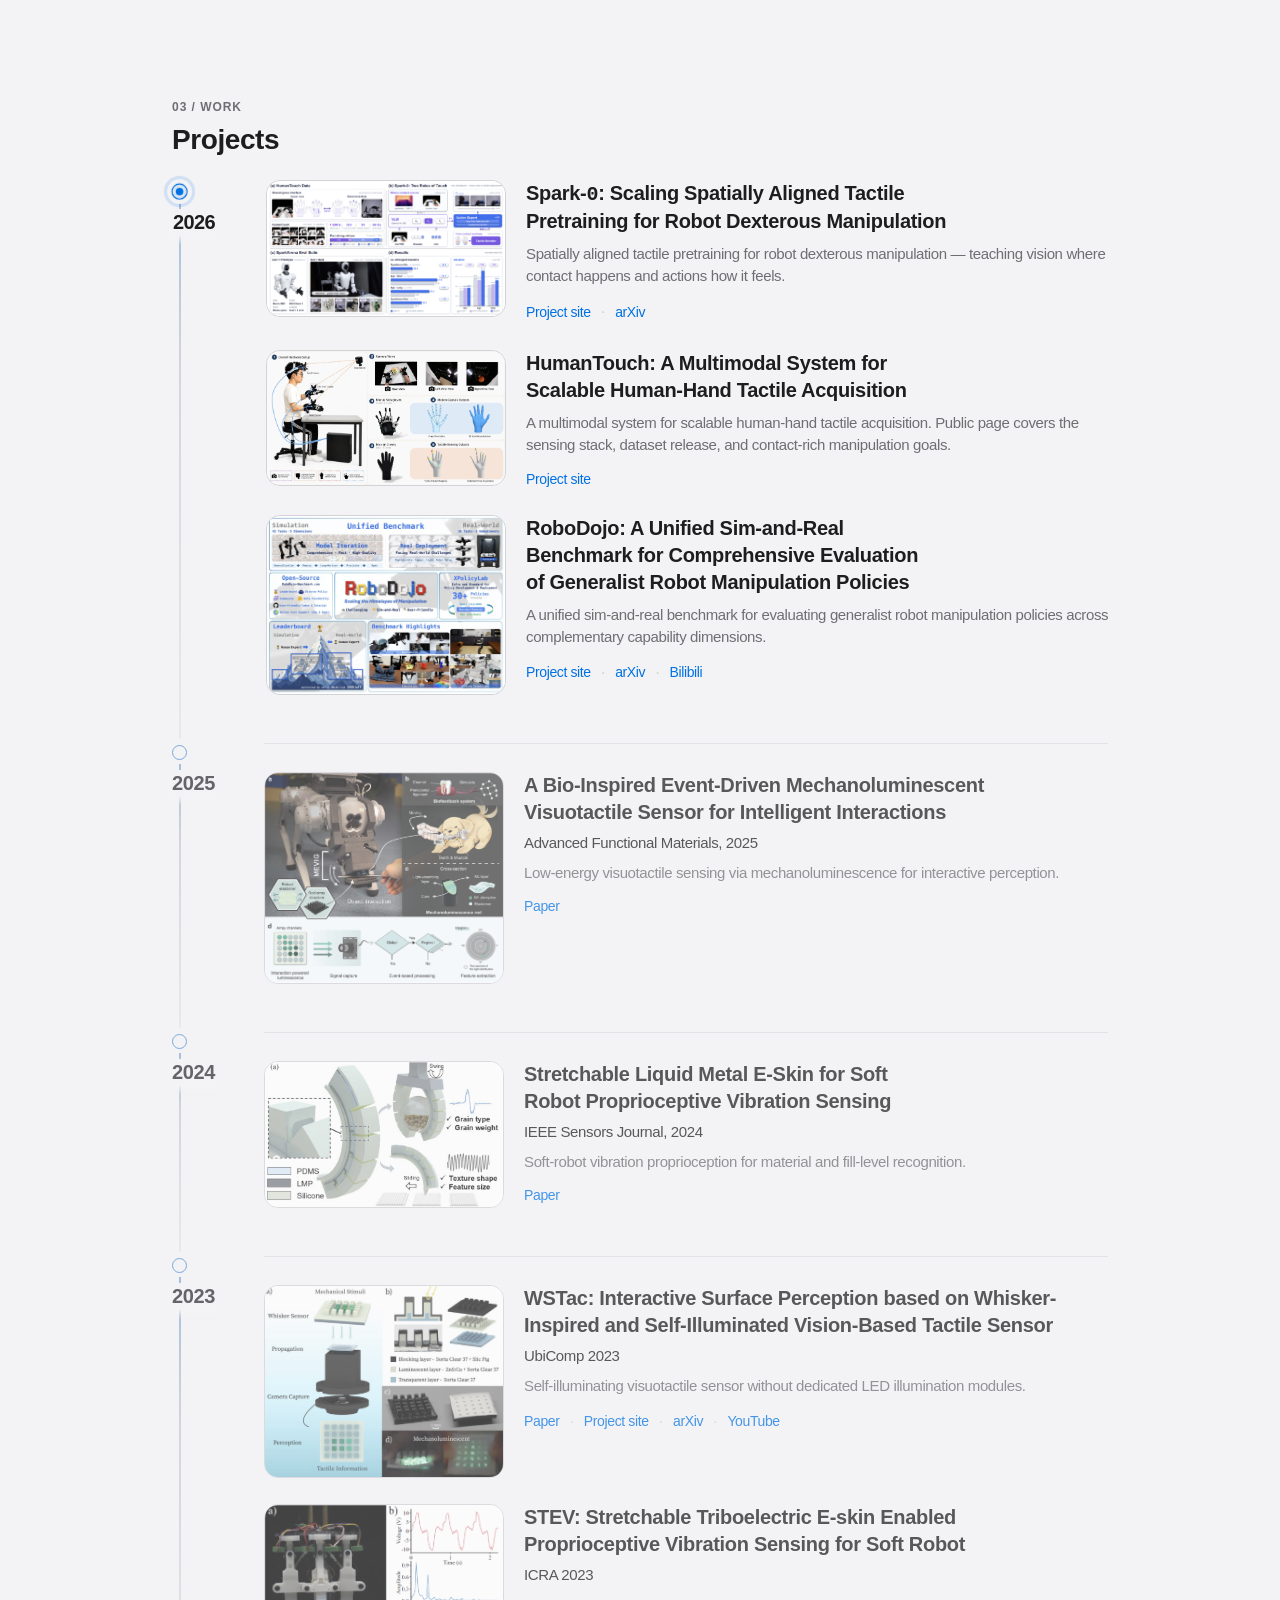
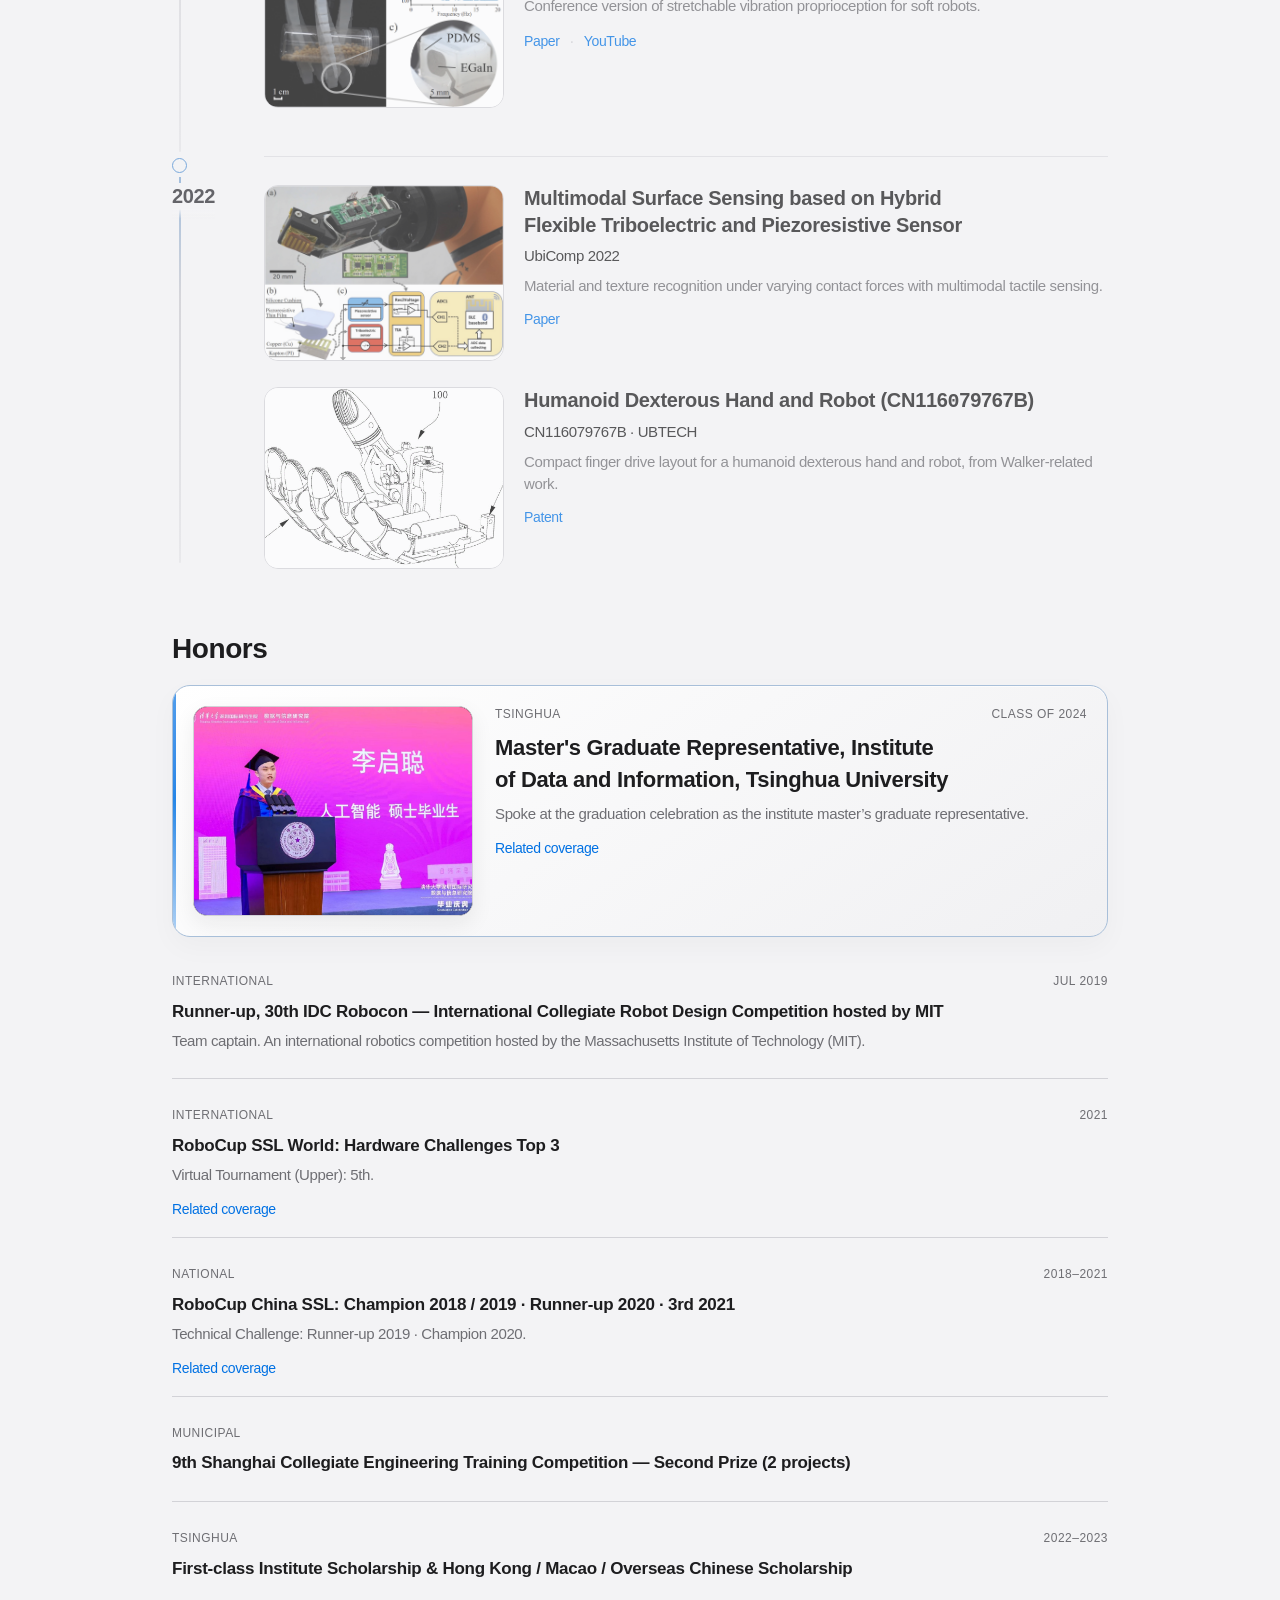
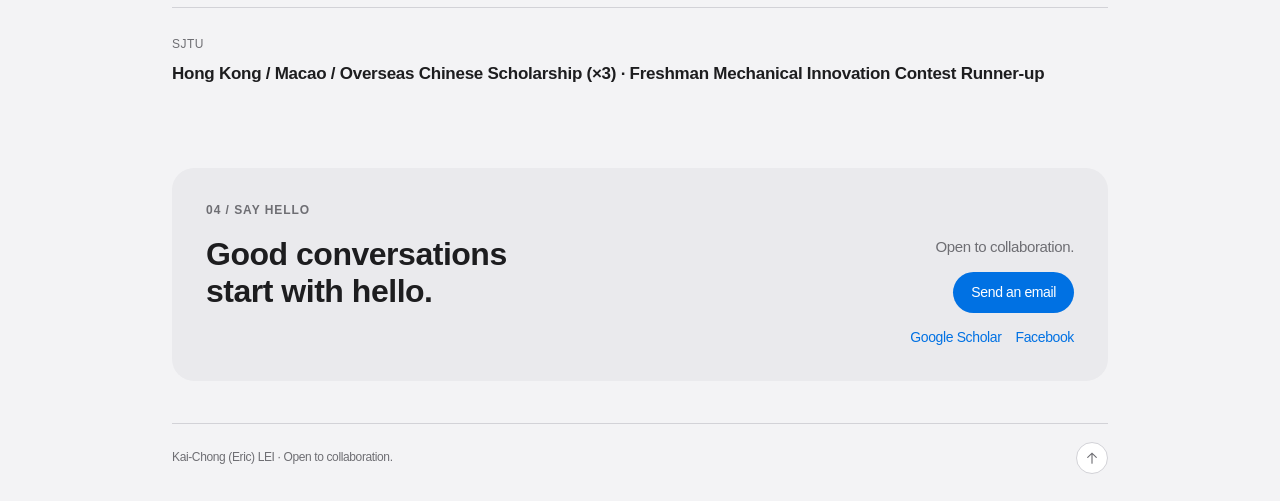
==== commit 2ffcd93f: "Deploy personal site from feature/multilingual-studio" ====
--- a/en/index.html
+++ b/en/index.html
@@ -1,2 +1,2 @@
-<!doctype html><html lang="en"><head><meta charset="utf-8"><meta name="viewport" content="width=device-width, initial-scale=1"><title>Kai-Chong (Eric) LEI — Personal site</title><meta name="description" content="Product leader in robotics and embodied AI — projects, experience, and ways to connect."><link rel="canonical" href="https://ericleixd.github.io/en/"><link rel="alternate" hreflang="en" href="https://ericleixd.github.io/en/"><link rel="alternate" hreflang="zh-Hans" href="https://ericleixd.github.io/zh-Hans/"><link rel="alternate" hreflang="zh-Hant" href="https://ericleixd.github.io/zh-Hant/"><link rel="stylesheet" href="/site.css?v=3"></head><body style="--accent:#0071e3"><div id="website"><a class="skip-link" href="#main">Skip to content</a><div class="site-shell" id="top"><header class="site-header"><nav class="site-nav" aria-label="Primary"><a class="nav-link" href="#experience">Experience</a><a class="nav-link" href="#education">Education</a><a class="nav-link" href="#projects">Projects</a><a class="nav-link" href="#honors">Honors</a><a class="nav-link" href="#contact">Contact</a></nav><nav class="languages" aria-label="Language"><a href="/en/" lang="en" hreflang="en" aria-label="English" aria-current="page">Eng</a><span class="lang-sep" aria-hidden="true">|</span><a href="/zh-Hans/" lang="zh-Hans" hreflang="zh-Hans" aria-label="简体中文" >简</a><span class="lang-sep" aria-hidden="true">|</span><a href="/zh-Hant/" lang="zh-Hant" hreflang="zh-Hant" aria-label="繁體中文" >繁</a></nav></header><main id="main"><section class="hero"><aside class="identity-card"><div class="identity-art"><img src="/assets/portrait.jpg" alt="Portrait of Kai-Chong LEI"/></div></aside><div class="hero-copy"><p class="eyebrow">ROBOTICS · PRODUCT · EMBODIED AI</p><h1>Kai-Chong (Eric) LEI</h1><p class="hero-role"><a class="entity-link hero-org" href="https://xsparkai.com/" target="_blank" rel="noopener noreferrer">Xspark AI</a><span class="hero-role-title">VP of Product</span></p><div class="quick-links"><a href="mailto:liqc@xsparkai.com">Email</a><span class="dot" aria-hidden="true">·</span><a href="https://scholar.google.com/citations?hl=en&amp;user=IRvb198AAAAJ&amp;view_op=list_works&amp;sortby=pubdate" target="_blank" rel="noopener noreferrer">Google Scholar</a><span class="dot" aria-hidden="true">·</span><a href="https://www.facebook.com/eric.lei.775/" target="_blank" rel="noopener noreferrer">Facebook</a></div><div class="hero-actions"><a class="button primary" href="#projects">Explore my work</a><a class="text-link" href="#contact">Get in touch</a></div></div></section><section id="experience" class="section" aria-labelledby="experience-title"><div class="section-heading"><p class="eyebrow">02 / EXPERIENCE</p><h2 id="experience-title">Work</h2></div><div class="timeline"><article class="timeline-row"><a class="org-logo-link" href="https://xsparkai.com/" target="_blank" rel="noopener noreferrer" aria-label="Xspark AI"><div class="org-logo"><img src="/assets/logos/xspark.png" alt="Xspark AI" loading="lazy"/></div></a><span class="period">Jan 2026 – Present</span><div class="timeline-body"><h3><a class="entity-link" href="https://xsparkai.com/" target="_blank" rel="noopener noreferrer">Xspark AI</a> <span class="role-inline">VP of Product</span></h3><p>Lead the product, hardware R&amp;D, and supply-chain teams for embodied-intelligence data products and industrial robot scenarios — from planning through delivery and commercialization.</p></div></article><article class="timeline-row"><a class="org-logo-link" href="https://shokz.com/" target="_blank" rel="noopener noreferrer" aria-label="Shokz"><div class="org-logo"><img src="/assets/logos/shokz.png" alt="Shokz" loading="lazy"/></div></a><span class="period">Jul 2024 – Jan 2026</span><div class="timeline-body"><h3><a class="entity-link" href="https://shokz.com/" target="_blank" rel="noopener noreferrer">Shokz</a> <span class="role-inline">Strategic Product Manager</span></h3><p>OpenDots line: embedded software and App product definition, global Beta testing, post-launch research, and business-line GTM with R&amp;D and marketing.</p><div class="product-strip"><a class="product-tile" href="https://shokz.com/pages/opendots-2" target="_blank" rel="noopener noreferrer"><div class="product-tile-media"><img src="/assets/products/opendots-2.png" alt="OpenDots 2" loading="lazy"/></div><span class="product-tile-name">OpenDots 2</span></a><a class="product-tile" href="https://shokz.com/pages/opendots-air" target="_blank" rel="noopener noreferrer"><div class="product-tile-media"><img src="/assets/products/opendots-air.png" alt="OpenDots Air" loading="lazy"/></div><span class="product-tile-name">OpenDots Air</span></a><a class="product-tile" href="https://shokz.com/pages/opendots-one" target="_blank" rel="noopener noreferrer"><div class="product-tile-media"><img src="/assets/products/opendots-one.png" alt="OpenDots ONE" loading="lazy"/></div><span class="product-tile-name">OpenDots ONE</span></a></div></div></article><article class="timeline-row"><a class="org-logo-link" href="https://shokz.com/" target="_blank" rel="noopener noreferrer" aria-label="Shokz"><div class="org-logo"><img src="/assets/logos/shokz.png" alt="Shokz" loading="lazy"/></div></a><span class="period">Apr 2024 – Jun 2024</span><div class="timeline-body"><h3><a class="entity-link" href="https://shokz.com/" target="_blank" rel="noopener noreferrer">Shokz</a> <span class="role-inline">Product Manager Intern</span></h3><p>Human-factors research for open-ear wear experience; iterated structures and industrial design toward a wearable solution.</p></div></article><article class="timeline-row"><a class="org-logo-link" href="https://www.ubtrobot.com/en/" target="_blank" rel="noopener noreferrer" aria-label="UBTECH"><div class="org-logo"><img src="/assets/logos/ubtech.png" alt="UBTECH" loading="lazy"/></div></a><span class="period">Jul 2022 – Nov 2022</span><div class="timeline-body"><h3><a class="entity-link" href="https://www.ubtrobot.com/en/" target="_blank" rel="noopener noreferrer">UBTECH</a> <span class="role-inline">Mechanical Intern</span></h3><p>Contributed to Walker dexterous-hand structure, hardware, software, and algorithms; completed a thumb-optimization project. Mentor: <a class="entity-link" href="https://www.gdou.edu.cn/jnxy/info/1054/1802.htm" target="_blank" rel="noopener noreferrer">Hongyu Ding</a>.</p></div></article></div></section><section id="education" class="section section-continue" aria-labelledby="education-title"><div class="section-heading"><h2 id="education-title">Education</h2></div><div class="timeline"><article class="timeline-row"><a class="org-logo-link" href="https://www.tsinghua.edu.cn/" target="_blank" rel="noopener noreferrer" aria-label="Tsinghua University"><div class="org-logo"><img src="/assets/logos/tsinghua.png" alt="Tsinghua University" loading="lazy"/></div></a><span class="period">Sep 2021 – Jun 2024</span><div class="timeline-body"><h3><a class="entity-link" href="https://www.tsinghua.edu.cn/" target="_blank" rel="noopener noreferrer">Tsinghua University</a> <span class="role-inline">M.Eng. in Electronic Information (AI)</span></h3><p>Robot tactile sensing research. Advisor: <a class="entity-link" href="https://www.sigs.tsinghua.edu.cn/dwb/" target="_blank" rel="noopener noreferrer">Assoc. Prof. Wenbo Ding</a> (<a class="entity-link" href="https://ssr-group.net/" target="_blank" rel="noopener noreferrer">SSR Group</a>).</p></div></article><article class="timeline-row"><a class="org-logo-link" href="https://www.sjtu.edu.cn/" target="_blank" rel="noopener noreferrer" aria-label="Shanghai Jiao Tong University"><div class="org-logo"><img src="/assets/logos/sjtu.png" alt="Shanghai Jiao Tong University" loading="lazy"/></div></a><span class="period">Sep 2017 – Jun 2021</span><div class="timeline-body"><h3><a class="entity-link" href="https://www.sjtu.edu.cn/" target="_blank" rel="noopener noreferrer">Shanghai Jiao Tong University</a> <span class="role-inline">B.E. Mechanical Engineering · B.A. Business Administration</span></h3><p>Mechanical Engineering and Business Administration degrees. Advisor: <a class="entity-link" href="https://me.sjtu.edu.cn/teacher_directory1/gongliang.html" target="_blank" rel="noopener noreferrer">Prof. Liang Gong</a>. SRC RoboCup team vice-captain (hardware lead), 2020–2021.</p></div></article><article class="timeline-row"><a class="org-logo-link" href="https://www.rwth-aachen.de/" target="_blank" rel="noopener noreferrer" aria-label="RWTH Aachen University"><div class="org-logo"><img src="/assets/logos/rwth.png" alt="RWTH Aachen University" loading="lazy"/></div></a><span class="period">Aug 2019</span><div class="timeline-body"><h3><a class="entity-link" href="https://www.rwth-aachen.de/" target="_blank" rel="noopener noreferrer">RWTH Aachen University</a> <span class="role-inline">Summer Exchange · Product Innovation R&amp;D Engineering Camp</span></h3></div></article></div></section><section id="projects" class="section section-no-rule" aria-labelledby="projects-title"><div class="section-heading"><p class="eyebrow">03 / WORK</p><h2 id="projects-title">Projects</h2></div><div class="project-timeline"><div class="project-year-block"><div class="project-year-rail"><span class="project-year-node" aria-hidden="true"></span><div class="project-year numeric-safe">2026</div></div><div class="project-year-items"><article class="project-card has-cover"><div class="project-cover"><img src="/assets/covers/spark-0.png" alt="Spark-0: Scaling Spatially Aligned Tactile Pretraining for Robot Dexterous Manipulation" loading="lazy"/></div><div class="project-body"><h3 class="numeric-safe"><a class="entity-link" href="https://xsparkai.com/Spark-0/" target="_blank" rel="noopener noreferrer">Spark-<span class="digit-zero">0</span>: Scaling Spatially Aligned Tactile Pretraining for Robot Dexterous Manipulation</a></h3><p>Spatially aligned tactile pretraining for robot dexterous manipulation — teaching vision where contact happens and actions how it feels.</p><div class="out-links"><a class="text-link" href="https://xsparkai.com/Spark-0/" target="_blank" rel="noopener noreferrer">Project site</a><span class="dot" aria-hidden="true">·</span><a class="text-link" href="https://arxiv.org/abs/2610.22342" target="_blank" rel="noopener noreferrer">arXiv</a></div></div></article><article class="project-card has-cover"><div class="project-cover"><img src="/assets/covers/humantouch.png" alt="HumanTouch: A Multimodal System for Scalable Human-Hand Tactile Acquisition" loading="lazy"/></div><div class="project-body"><h3 class="numeric-safe"><a class="entity-link" href="https://xsparkai.com/sparklab/humantouch/" target="_blank" rel="noopener noreferrer">HumanTouch: A Multimodal System for Scalable Human-Hand Tactile Acquisition</a></h3><p>A multimodal system for scalable human-hand tactile acquisition. Public page covers the sensing stack, dataset release, and contact-rich manipulation goals.</p><div class="out-links"><a class="text-link" href="https://xsparkai.com/sparklab/humantouch/" target="_blank" rel="noopener noreferrer">Project site</a></div></div></article><article class="project-card has-cover"><div class="project-cover"><img src="/assets/covers/robodojo.jpg" alt="RoboDojo: A Unified Sim-and-Real Benchmark for Comprehensive Evaluation of Generalist Robot Manipulation Policies" loading="lazy"/></div><div class="project-body"><h3 class="numeric-safe"><a class="entity-link" href="https://robodojo-benchmark.com/" target="_blank" rel="noopener noreferrer">RoboDojo: A Unified Sim-and-Real Benchmark for Comprehensive Evaluation of Generalist Robot Manipulation Policies</a></h3><p>A unified sim-and-real benchmark for evaluating generalist robot manipulation policies across complementary capability dimensions.</p><div class="out-links"><a class="text-link" href="https://robodojo-benchmark.com/" target="_blank" rel="noopener noreferrer">Project site</a><span class="dot" aria-hidden="true">·</span><a class="text-link" href="https://arxiv.org/abs/2607.04434" target="_blank" rel="noopener noreferrer">arXiv</a><span class="dot" aria-hidden="true">·</span><a class="text-link" href="https://www.bilibili.com/video/BV1qSt26YEkk/" target="_blank" rel="noopener noreferrer">Bilibili</a></div></div></article></div></div><div class="project-year-block"><div class="project-year-rail"><span class="project-year-node" aria-hidden="true"></span><div class="project-year numeric-safe">2025</div></div><div class="project-year-items"><article class="project-card"><div class="project-body"><h3 class="numeric-safe">A Bio-Inspired Event-Driven Mechanoluminescent Visuotactile Sensor for Intelligent Interactions</h3><p class="venue">Advanced Functional Materials, 2025</p><p>Low-energy visuotactile sensing via mechanoluminescence for interactive perception.</p></div></article></div></div><div class="project-year-block"><div class="project-year-rail"><span class="project-year-node" aria-hidden="true"></span><div class="project-year numeric-safe">2024</div></div><div class="project-year-items"><article class="project-card"><div class="project-body"><h3 class="numeric-safe">Stretchable Liquid Metal E-Skin for Soft Robot Proprioceptive Vibration Sensing</h3><p class="venue">IEEE Sensors Journal, 2024</p><p>Soft-robot vibration proprioception for material and fill-level recognition.</p></div></article></div></div><div class="project-year-block"><div class="project-year-rail"><span class="project-year-node" aria-hidden="true"></span><div class="project-year numeric-safe">2023</div></div><div class="project-year-items"><article class="project-card has-cover"><div class="project-cover"><img src="/assets/covers/wstac.png" alt="WSTac: Interactive Surface Perception based on Whisker-Inspired and Self-Illuminated Vision-Based Tactile Sensor" loading="lazy"/></div><div class="project-body"><h3 class="numeric-safe"><a class="entity-link" href="https://sites.google.com/view/wstac/" target="_blank" rel="noopener noreferrer">WSTac: Interactive Surface Perception based on Whisker-Inspired and Self-Illuminated Vision-Based Tactile Sensor</a></h3><p class="venue">UbiComp 2023</p><p>Self-illuminating visuotactile sensor without dedicated LED illumination modules.</p><div class="out-links"><a class="text-link" href="https://sites.google.com/view/wstac/" target="_blank" rel="noopener noreferrer">Project site</a><span class="dot" aria-hidden="true">·</span><a class="text-link" href="https://arxiv.org/abs/2308.13241" target="_blank" rel="noopener noreferrer">arXiv</a><span class="dot" aria-hidden="true">·</span><a class="text-link" href="https://www.youtube.com/watch?v=0UY36Y_y56g" target="_blank" rel="noopener noreferrer">YouTube</a></div></div></article><article class="project-card"><div class="project-body"><h3 class="numeric-safe"><a class="entity-link" href="https://www.youtube.com/watch?v=D2QbNgPtL-I&amp;t=205s" target="_blank" rel="noopener noreferrer">STEV: Stretchable Triboelectric E-skin Enabled Proprioceptive Vibration Sensing for Soft Robot</a></h3><p class="venue">ICRA 2023</p><p>Conference version of stretchable vibration proprioception for soft robots.</p><div class="out-links"><a class="text-link" href="https://www.youtube.com/watch?v=D2QbNgPtL-I&amp;t=205s" target="_blank" rel="noopener noreferrer">YouTube</a></div></div></article></div></div><div class="project-year-block"><div class="project-year-rail"><span class="project-year-node" aria-hidden="true"></span><div class="project-year numeric-safe">2022</div></div><div class="project-year-items"><article class="project-card"><div class="project-body"><h3 class="numeric-safe">Multimodal Surface Sensing based on Hybrid Flexible Triboelectric and Piezoresistive Sensor</h3><p class="venue">UbiComp 2022</p><p>Material and texture recognition under varying contact forces with multimodal tactile sensing.</p></div></article><article class="project-card has-cover"><div class="project-cover"><img src="/assets/covers/patent-cn116079767a.png" alt="Humanoid Dexterous Hand and Robot (CN116079767A)" loading="lazy"/></div><div class="project-body"><h3 class="numeric-safe">Humanoid Dexterous Hand and Robot (CN116<span class="digit-zero">0</span>79767A)</h3><p class="venue">CN116079767A · UBTECH</p><p>UBTECH patent on a humanoid dexterous hand and robot — compact finger drive layout from Walker-related work.</p></div></article></div></div></div></section><section id="honors" class="section section-continue" aria-labelledby="honors-title"><div class="section-heading"><h2 id="honors-title">Honors</h2></div><div class="honors"><article class="honor-card featured"><div class="honor-cover"><img src="/assets/honors/tsinghua-grad-rep.jpg" alt="Master&amp;#39;s Graduate Representative, Institute of Data and Information, Tsinghua University" loading="lazy"/></div><div class="honor-body"><div class="honor-meta"><span>Tsinghua</span><span>Class of 2024</span></div><h3><a class="entity-link" href="https://www.tsinghua.edu.cn/" target="_blank" rel="noopener noreferrer">Master&#39;s Graduate Representative, Institute of Data and Information, Tsinghua University</a></h3><p>Spoke at the graduation celebration as the institute master’s graduate representative.</p><a class="text-link" href="https://www.tsinghua.edu.cn/" target="_blank" rel="noopener noreferrer">Related coverage</a></div></article><article class="honor-card"><div class="honor-body"><div class="honor-meta"><span>International</span><span>Jul 2019</span></div><h3>Runner-up, 30th IDC Robocon — International Collegiate Robot Design Competition hosted by MIT</h3><p>Team captain. An international robotics competition hosted by the Massachusetts Institute of Technology (MIT).</p></div></article><article class="honor-card"><div class="honor-body"><div class="honor-meta"><span>International</span><span>2021</span></div><h3><a class="entity-link" href="https://mp.weixin.qq.com/s?__biz=MzIzNzAxNTE5OA==&amp;mid=2650219184&amp;idx=1&amp;sn=811200aa4e78bd03337ccedc665ca3c1" target="_blank" rel="noopener noreferrer">RoboCup SSL World: Hardware Challenges Top 3</a></h3><p>Virtual Tournament (Upper): 5th.</p><a class="text-link" href="https://mp.weixin.qq.com/s?__biz=MzIzNzAxNTE5OA==&amp;mid=2650219184&amp;idx=1&amp;sn=811200aa4e78bd03337ccedc665ca3c1" target="_blank" rel="noopener noreferrer">Related coverage</a></div></article><article class="honor-card"><div class="honor-body"><div class="honor-meta"><span>National</span><span>2018–2021</span></div><h3><a class="entity-link" href="https://mp.weixin.qq.com/s?__biz=MjM5MDIyMDQyMA==&amp;mid=2650651995&amp;idx=1&amp;sn=fc51d8011697d6beb79208abbd070265" target="_blank" rel="noopener noreferrer">RoboCup China SSL: Champion 2018 / 2019 · Runner-up 2020 · 3rd 2021</a></h3><p>Technical Challenge: Runner-up 2019 · Champion 2020.</p><a class="text-link" href="https://mp.weixin.qq.com/s?__biz=MjM5MDIyMDQyMA==&amp;mid=2650651995&amp;idx=1&amp;sn=fc51d8011697d6beb79208abbd070265" target="_blank" rel="noopener noreferrer">Related coverage</a></div></article><article class="honor-card"><div class="honor-body"><div class="honor-meta"><span>Municipal</span><span></span></div><h3>9th Shanghai Collegiate Engineering Training Competition — Second Prize (2 projects)</h3><p></p></div></article><article class="honor-card"><div class="honor-body"><div class="honor-meta"><span>Tsinghua</span><span>2022–2023</span></div><h3>First-class Institute Scholarship &amp; Hong Kong / Macao / Overseas Chinese Scholarship</h3><p></p></div></article><article class="honor-card"><div class="honor-body"><div class="honor-meta"><span>SJTU</span><span></span></div><h3>Hong Kong / Macao / Overseas Chinese Scholarship (×3) · Freshman Mechanical Innovation Contest Runner-up</h3><p></p></div></article></div></section><section id="contact" class="contact-section" aria-labelledby="contact-title"><p class="eyebrow">04 / SAY HELLO</p><div class="contact-grid"><h2 id="contact-title">Good conversations
-start with hello.</h2><div class="contact-actions"><p>Open to collaboration.</p><a class="button primary" href="mailto:liqc@xsparkai.com">Send an email</a><div class="social-links"><a href="https://scholar.google.com/citations?hl=en&amp;user=IRvb198AAAAJ&amp;view_op=list_works&amp;sortby=pubdate" target="_blank" rel="noopener noreferrer">Google Scholar</a><a href="https://www.facebook.com/eric.lei.775/" target="_blank" rel="noopener noreferrer">Facebook</a></div></div></div></section></main><footer class="site-footer"><span>Kai-Chong (Eric) LEI · Open to collaboration.</span><a class="back-top" href="#top" aria-label="Back to top"><svg viewBox="0 0 24 24" width="18" height="18" aria-hidden="true" focusable="false"><path fill="currentColor" d="M12 4.5 5.75 10.75a.75.75 0 0 0 1.06 1.06L11.25 7.37V19a.75.75 0 0 0 1.5 0V7.37l4.44 4.44a.75.75 0 1 0 1.06-1.06L12 4.5Z"/></svg></a></footer></div></div><script src="/site.js?v=1" defer></script></body></html>+<!doctype html><html lang="en"><head><meta charset="utf-8"><meta name="viewport" content="width=device-width, initial-scale=1"><title>Kai-Chong (Eric) LEI — Personal site</title><meta name="description" content="Product leader in robotics and embodied AI — projects, experience, and ways to connect."><link rel="canonical" href="https://ericleixd.github.io/en/"><link rel="alternate" hreflang="en" href="https://ericleixd.github.io/en/"><link rel="alternate" hreflang="zh-Hans" href="https://ericleixd.github.io/zh-Hans/"><link rel="alternate" hreflang="zh-Hant" href="https://ericleixd.github.io/zh-Hant/"><link rel="stylesheet" href="/site.css?v=5"></head><body style="--accent:#0071e3"><div id="website"><a class="skip-link" href="#main">Skip to content</a><div class="site-shell" id="top"><header class="site-header"><nav class="site-nav" aria-label="Primary"><a class="nav-link" href="#experience">Experience</a><a class="nav-link" href="#education">Education</a><a class="nav-link" href="#projects">Projects</a><a class="nav-link" href="#honors">Honors</a><a class="nav-link" href="#contact">Contact</a></nav><nav class="languages" aria-label="Language"><a href="/en/" lang="en" hreflang="en" aria-label="English" aria-current="page">Eng</a><span class="lang-sep" aria-hidden="true">|</span><a href="/zh-Hans/" lang="zh-Hans" hreflang="zh-Hans" aria-label="简体中文" >简</a><span class="lang-sep" aria-hidden="true">|</span><a href="/zh-Hant/" lang="zh-Hant" hreflang="zh-Hant" aria-label="繁體中文" >繁</a></nav></header><main id="main"><section class="hero"><aside class="identity-card"><div class="identity-art"><img src="/assets/portrait.jpg" alt="Portrait of Kai-Chong LEI"/></div></aside><div class="hero-copy"><p class="eyebrow">ROBOTICS · PRODUCT · EMBODIED AI</p><h1>Kai-Chong (Eric) LEI</h1><p class="hero-role"><a class="entity-link hero-org" href="https://xsparkai.com/" target="_blank" rel="noopener noreferrer">Xspark AI</a><span class="hero-role-title">VP of Product</span></p><div class="quick-links"><a href="mailto:liqc@xsparkai.com">Email</a><span class="dot" aria-hidden="true">·</span><a href="https://scholar.google.com/citations?hl=en&amp;user=IRvb198AAAAJ&amp;view_op=list_works&amp;sortby=pubdate" target="_blank" rel="noopener noreferrer">Google Scholar</a><span class="dot" aria-hidden="true">·</span><a href="https://www.facebook.com/eric.lei.775/" target="_blank" rel="noopener noreferrer">Facebook</a></div><div class="hero-actions"><a class="button primary" href="#projects">Explore my work</a><a class="text-link" href="#contact">Get in touch</a></div></div></section><section id="experience" class="section" aria-labelledby="experience-title"><div class="section-heading"><p class="eyebrow">02 / EXPERIENCE</p><h2 id="experience-title">Work</h2></div><div class="timeline"><article class="timeline-row"><a class="org-logo-link" href="https://xsparkai.com/" target="_blank" rel="noopener noreferrer" aria-label="Xspark AI"><div class="org-logo"><img src="/assets/logos/xspark.png" alt="Xspark AI" loading="lazy"/></div></a><span class="period">Jan 2026 – Present</span><div class="timeline-body"><h3><a class="entity-link" href="https://xsparkai.com/" target="_blank" rel="noopener noreferrer">Xspark AI</a> <span class="role-inline">VP of Product</span></h3><p>Lead the product, hardware R&amp;D, and supply-chain teams for embodied-intelligence data products and industrial robot scenarios — from planning through delivery and commercialization.</p></div></article><article class="timeline-row"><a class="org-logo-link" href="https://shokz.com/" target="_blank" rel="noopener noreferrer" aria-label="Shokz"><div class="org-logo"><img src="/assets/logos/shokz.png" alt="Shokz" loading="lazy"/></div></a><span class="period">Jul 2024 – Jan 2026</span><div class="timeline-body"><h3><a class="entity-link" href="https://shokz.com/" target="_blank" rel="noopener noreferrer">Shokz</a> <span class="role-inline">Strategic Product Manager</span></h3><p>OpenDots line: embedded software and App product definition, global Beta testing, post-launch research, and business-line GTM with R&amp;D and marketing.</p><div class="product-strip"><a class="product-tile" href="https://shokz.com/pages/opendots-2" target="_blank" rel="noopener noreferrer"><div class="product-tile-media"><img src="/assets/products/opendots-2.png" alt="OpenDots 2" loading="lazy"/></div><span class="product-tile-name">OpenDots 2</span></a><a class="product-tile" href="https://shokz.com/pages/opendots-air" target="_blank" rel="noopener noreferrer"><div class="product-tile-media"><img src="/assets/products/opendots-air.png" alt="OpenDots Air" loading="lazy"/></div><span class="product-tile-name">OpenDots Air</span></a><a class="product-tile" href="https://shokz.com/pages/opendots-one" target="_blank" rel="noopener noreferrer"><div class="product-tile-media"><img src="/assets/products/opendots-one.png" alt="OpenDots ONE" loading="lazy"/></div><span class="product-tile-name">OpenDots ONE</span></a></div></div></article><article class="timeline-row"><a class="org-logo-link" href="https://shokz.com/" target="_blank" rel="noopener noreferrer" aria-label="Shokz"><div class="org-logo"><img src="/assets/logos/shokz.png" alt="Shokz" loading="lazy"/></div></a><span class="period">Apr 2024 – Jun 2024</span><div class="timeline-body"><h3><a class="entity-link" href="https://shokz.com/" target="_blank" rel="noopener noreferrer">Shokz</a> <span class="role-inline">Product Manager Intern</span></h3><p>Human-factors research for open-ear wear experience; iterated structures and industrial design toward a wearable solution.</p></div></article><article class="timeline-row"><a class="org-logo-link" href="https://www.ubtrobot.com/en/" target="_blank" rel="noopener noreferrer" aria-label="UBTECH"><div class="org-logo"><img src="/assets/logos/ubtech.png" alt="UBTECH" loading="lazy"/></div></a><span class="period">Jul 2022 – Nov 2022</span><div class="timeline-body"><h3><a class="entity-link" href="https://www.ubtrobot.com/en/" target="_blank" rel="noopener noreferrer">UBTECH</a> <span class="role-inline">Mechanical Intern</span></h3><p>Contributed to Walker dexterous-hand structure, hardware, software, and algorithms; completed a thumb-optimization project. Mentor: <a class="entity-link" href="https://www.gdou.edu.cn/jnxy/info/1054/1802.htm" target="_blank" rel="noopener noreferrer">Hongyu Ding</a>.</p></div></article></div></section><section id="education" class="section section-continue" aria-labelledby="education-title"><div class="section-heading"><h2 id="education-title">Education</h2></div><div class="timeline"><article class="timeline-row"><a class="org-logo-link" href="https://www.tsinghua.edu.cn/" target="_blank" rel="noopener noreferrer" aria-label="Tsinghua University"><div class="org-logo"><img src="/assets/logos/tsinghua.png" alt="Tsinghua University" loading="lazy"/></div></a><span class="period">Sep 2021 – Jun 2024</span><div class="timeline-body"><h3><a class="entity-link" href="https://www.tsinghua.edu.cn/" target="_blank" rel="noopener noreferrer">Tsinghua University</a> <span class="role-inline">M.Eng. in Electronic Information (AI)</span></h3><p>Robot tactile sensing research. Advisor: <a class="entity-link" href="https://www.sigs.tsinghua.edu.cn/dwb/" target="_blank" rel="noopener noreferrer">Assoc. Prof. Wenbo Ding</a> (<a class="entity-link" href="https://ssr-group.net/" target="_blank" rel="noopener noreferrer">SSR Group</a>).</p></div></article><article class="timeline-row"><a class="org-logo-link" href="https://www.sjtu.edu.cn/" target="_blank" rel="noopener noreferrer" aria-label="Shanghai Jiao Tong University"><div class="org-logo"><img src="/assets/logos/sjtu.png" alt="Shanghai Jiao Tong University" loading="lazy"/></div></a><span class="period">Sep 2017 – Jun 2021</span><div class="timeline-body"><h3><a class="entity-link" href="https://www.sjtu.edu.cn/" target="_blank" rel="noopener noreferrer">Shanghai Jiao Tong University</a> <span class="role-inline">B.E. Mechanical Engineering · B.A. Business Administration</span></h3><p>Mechanical Engineering and Business Administration degrees. Advisor: <a class="entity-link" href="https://me.sjtu.edu.cn/teacher_directory1/gongliang.html" target="_blank" rel="noopener noreferrer">Prof. Liang Gong</a>. SRC RoboCup team vice-captain (hardware lead), 2020–2021.</p></div></article><article class="timeline-row"><a class="org-logo-link" href="https://www.rwth-aachen.de/" target="_blank" rel="noopener noreferrer" aria-label="RWTH Aachen University"><div class="org-logo"><img src="/assets/logos/rwth.png" alt="RWTH Aachen University" loading="lazy"/></div></a><span class="period">Aug 2019</span><div class="timeline-body"><h3><a class="entity-link" href="https://www.rwth-aachen.de/" target="_blank" rel="noopener noreferrer">RWTH Aachen University</a> <span class="role-inline">Summer Exchange · Product Innovation R&amp;D Engineering Camp</span></h3></div></article></div></section><section id="projects" class="section section-no-rule" aria-labelledby="projects-title"><div class="section-heading"><p class="eyebrow">03 / WORK</p><h2 id="projects-title">Projects</h2></div><div class="project-timeline"><div class="project-year-block"><div class="project-year-rail"><span class="project-year-node" aria-hidden="true"></span><div class="project-year numeric-safe">2026</div></div><div class="project-year-items"><article class="project-card has-cover"><div class="project-cover"><img src="/assets/covers/spark-0.png" alt="Spark-0: Scaling Spatially Aligned Tactile Pretraining for Robot Dexterous Manipulation" loading="lazy"/></div><div class="project-body"><h3 class="numeric-safe">Spark-<span class="digit-zero">0</span>: Scaling Spatially Aligned Tactile Pretraining for Robot Dexterous Manipulation</h3><p>Spatially aligned tactile pretraining for robot dexterous manipulation — teaching vision where contact happens and actions how it feels.</p><div class="out-links"><a class="text-link" href="https://xsparkai.com/Spark-0/" target="_blank" rel="noopener noreferrer">Project site</a><span class="dot" aria-hidden="true">·</span><a class="text-link" href="https://arxiv.org/abs/2610.22342" target="_blank" rel="noopener noreferrer">arXiv</a></div></div></article><article class="project-card has-cover"><div class="project-cover"><img src="/assets/covers/humantouch.png" alt="HumanTouch: A Multimodal System for Scalable Human-Hand Tactile Acquisition" loading="lazy"/></div><div class="project-body"><h3 class="numeric-safe">HumanTouch: A Multimodal System for Scalable Human-Hand Tactile Acquisition</h3><p>A multimodal system for scalable human-hand tactile acquisition. Public page covers the sensing stack, dataset release, and contact-rich manipulation goals.</p><div class="out-links"><a class="text-link" href="https://xsparkai.com/sparklab/humantouch/" target="_blank" rel="noopener noreferrer">Project site</a></div></div></article><article class="project-card has-cover"><div class="project-cover"><img src="/assets/covers/robodojo.jpg" alt="RoboDojo: A Unified Sim-and-Real Benchmark for Comprehensive Evaluation of Generalist Robot Manipulation Policies" loading="lazy"/></div><div class="project-body"><h3 class="numeric-safe">RoboDojo: A Unified Sim-and-Real Benchmark for Comprehensive Evaluation of Generalist Robot Manipulation Policies</h3><p>A unified sim-and-real benchmark for evaluating generalist robot manipulation policies across complementary capability dimensions.</p><div class="out-links"><a class="text-link" href="https://robodojo-benchmark.com/" target="_blank" rel="noopener noreferrer">Project site</a><span class="dot" aria-hidden="true">·</span><a class="text-link" href="https://arxiv.org/abs/2607.04434" target="_blank" rel="noopener noreferrer">arXiv</a><span class="dot" aria-hidden="true">·</span><a class="text-link" href="https://www.bilibili.com/video/BV1qSt26YEkk/" target="_blank" rel="noopener noreferrer">Bilibili</a></div></div></article></div></div><div class="project-year-block"><div class="project-year-rail"><span class="project-year-node" aria-hidden="true"></span><div class="project-year numeric-safe">2025</div></div><div class="project-year-items"><article class="project-card has-cover"><div class="project-cover"><img src="/assets/covers/mevig-visuotactile.png" alt="A Bio-Inspired Event-Driven Mechanoluminescent Visuotactile Sensor for Intelligent Interactions" loading="lazy"/></div><div class="project-body"><h3 class="numeric-safe">A Bio-Inspired Event-Driven Mechanoluminescent Visuotactile Sensor for Intelligent Interactions</h3><p class="venue">Advanced Functional Materials, 2025</p><p>Low-energy visuotactile sensing via mechanoluminescence for interactive perception.</p><div class="out-links"><a class="text-link" href="https://advanced.onlinelibrary.wiley.com/doi/abs/10.1002/adfm.202420872" target="_blank" rel="noopener noreferrer">Paper</a></div></div></article></div></div><div class="project-year-block"><div class="project-year-rail"><span class="project-year-node" aria-hidden="true"></span><div class="project-year numeric-safe">2024</div></div><div class="project-year-items"><article class="project-card has-cover"><div class="project-cover"><img src="/assets/covers/liquid-metal-eskin.png" alt="Stretchable Liquid Metal E-Skin for Soft Robot Proprioceptive Vibration Sensing" loading="lazy"/></div><div class="project-body"><h3 class="numeric-safe">Stretchable Liquid Metal E-Skin for Soft Robot Proprioceptive Vibration Sensing</h3><p class="venue">IEEE Sensors Journal, 2024</p><p>Soft-robot vibration proprioception for material and fill-level recognition.</p><div class="out-links"><a class="text-link" href="https://ieeexplore.ieee.org/abstract/document/10510211/" target="_blank" rel="noopener noreferrer">Paper</a></div></div></article></div></div><div class="project-year-block"><div class="project-year-rail"><span class="project-year-node" aria-hidden="true"></span><div class="project-year numeric-safe">2023</div></div><div class="project-year-items"><article class="project-card has-cover"><div class="project-cover"><img src="/assets/covers/wstac.png" alt="WSTac: Interactive Surface Perception based on Whisker-Inspired and Self-Illuminated Vision-Based Tactile Sensor" loading="lazy"/></div><div class="project-body"><h3 class="numeric-safe">WSTac: Interactive Surface Perception based on Whisker-Inspired and Self-Illuminated Vision-Based Tactile Sensor</h3><p class="venue">UbiComp 2023</p><p>Self-illuminating visuotactile sensor without dedicated LED illumination modules.</p><div class="out-links"><a class="text-link" href="https://dl.acm.org/doi/10.1145/3594739.3612916" target="_blank" rel="noopener noreferrer">Paper</a><span class="dot" aria-hidden="true">·</span><a class="text-link" href="https://sites.google.com/view/wstac/" target="_blank" rel="noopener noreferrer">Project site</a><span class="dot" aria-hidden="true">·</span><a class="text-link" href="https://arxiv.org/abs/2308.13241" target="_blank" rel="noopener noreferrer">arXiv</a><span class="dot" aria-hidden="true">·</span><a class="text-link" href="https://www.youtube.com/watch?v=0UY36Y_y56g" target="_blank" rel="noopener noreferrer">YouTube</a></div></div></article><article class="project-card has-cover"><div class="project-cover"><img src="/assets/covers/stev.png" alt="STEV: Stretchable Triboelectric E-skin Enabled Proprioceptive Vibration Sensing for Soft Robot" loading="lazy"/></div><div class="project-body"><h3 class="numeric-safe">STEV: Stretchable Triboelectric E-skin Enabled Proprioceptive Vibration Sensing for Soft Robot</h3><p class="venue">ICRA 2023</p><p>Conference version of stretchable vibration proprioception for soft robots.</p><div class="out-links"><a class="text-link" href="https://ieeexplore.ieee.org/document/10160790" target="_blank" rel="noopener noreferrer">Paper</a><span class="dot" aria-hidden="true">·</span><a class="text-link" href="https://www.youtube.com/watch?v=D2QbNgPtL-I&amp;t=205s" target="_blank" rel="noopener noreferrer">YouTube</a></div></div></article></div></div><div class="project-year-block"><div class="project-year-rail"><span class="project-year-node" aria-hidden="true"></span><div class="project-year numeric-safe">2022</div></div><div class="project-year-items"><article class="project-card has-cover"><div class="project-cover"><img src="/assets/covers/multimodal-surface-sensing.png" alt="Multimodal Surface Sensing based on Hybrid Flexible Triboelectric and Piezoresistive Sensor" loading="lazy"/></div><div class="project-body"><h3 class="numeric-safe">Multimodal Surface Sensing based on Hybrid Flexible Triboelectric and Piezoresistive Sensor</h3><p class="venue">UbiComp 2022</p><p>Material and texture recognition under varying contact forces with multimodal tactile sensing.</p><div class="out-links"><a class="text-link" href="https://dl.acm.org/doi/10.1145/3544793.3560404" target="_blank" rel="noopener noreferrer">Paper</a></div></div></article><article class="project-card has-cover"><div class="project-cover"><img src="/assets/covers/patent-cn116079767a.png" alt="Humanoid Dexterous Hand and Robot (CN116079767B)" loading="lazy"/></div><div class="project-body"><h3 class="numeric-safe">Humanoid Dexterous Hand and Robot (CN116<span class="digit-zero">0</span>79767B)</h3><p class="venue">CN116079767B · UBTECH</p><p>Compact finger drive layout for a humanoid dexterous hand and robot, from Walker-related work.</p><div class="out-links"><a class="text-link" href="https://patents.google.com/patent/CN116079767B/en" target="_blank" rel="noopener noreferrer">Patent</a></div></div></article></div></div></div></section><section id="honors" class="section section-continue" aria-labelledby="honors-title"><div class="section-heading"><h2 id="honors-title">Honors</h2></div><div class="honors"><article class="honor-card featured"><div class="honor-cover"><img src="/assets/honors/tsinghua-grad-rep.jpg" alt="Master&amp;#39;s Graduate Representative, Institute of Data and Information, Tsinghua University" loading="lazy"/></div><div class="honor-body"><div class="honor-meta"><span>Tsinghua</span><span>Class of 2024</span></div><h3>Master&#39;s Graduate Representative, Institute of Data and Information, Tsinghua University</h3><p>Spoke at the graduation celebration as the institute master’s graduate representative.</p><a class="text-link" href="https://www.tsinghua.edu.cn/" target="_blank" rel="noopener noreferrer">Related coverage</a></div></article><article class="honor-card"><div class="honor-body"><div class="honor-meta"><span>International</span><span>Jul 2019</span></div><h3>Runner-up, 30th IDC Robocon — International Collegiate Robot Design Competition hosted by MIT</h3><p>Team captain. An international robotics competition hosted by the Massachusetts Institute of Technology (MIT).</p></div></article><article class="honor-card"><div class="honor-body"><div class="honor-meta"><span>International</span><span>2021</span></div><h3>RoboCup SSL World: Hardware Challenges Top 3</h3><p>Virtual Tournament (Upper): 5th.</p><a class="text-link" href="https://mp.weixin.qq.com/s?__biz=MzIzNzAxNTE5OA==&amp;mid=2650219184&amp;idx=1&amp;sn=811200aa4e78bd03337ccedc665ca3c1" target="_blank" rel="noopener noreferrer">Related coverage</a></div></article><article class="honor-card"><div class="honor-body"><div class="honor-meta"><span>National</span><span>2018–2021</span></div><h3>RoboCup China SSL: Champion 2018 / 2019 · Runner-up 2020 · 3rd 2021</h3><p>Technical Challenge: Runner-up 2019 · Champion 2020.</p><a class="text-link" href="https://mp.weixin.qq.com/s?__biz=MjM5MDIyMDQyMA==&amp;mid=2650651995&amp;idx=1&amp;sn=fc51d8011697d6beb79208abbd070265" target="_blank" rel="noopener noreferrer">Related coverage</a></div></article><article class="honor-card"><div class="honor-body"><div class="honor-meta"><span>Municipal</span><span></span></div><h3>9th Shanghai Collegiate Engineering Training Competition — Second Prize (2 projects)</h3><p></p></div></article><article class="honor-card"><div class="honor-body"><div class="honor-meta"><span>Tsinghua</span><span>2022–2023</span></div><h3>First-class Institute Scholarship &amp; Hong Kong / Macao / Overseas Chinese Scholarship</h3><p></p></div></article><article class="honor-card"><div class="honor-body"><div class="honor-meta"><span>SJTU</span><span></span></div><h3>Hong Kong / Macao / Overseas Chinese Scholarship (×3) · Freshman Mechanical Innovation Contest Runner-up</h3><p></p></div></article></div></section><section id="contact" class="contact-section" aria-labelledby="contact-title"><p class="eyebrow">04 / SAY HELLO</p><div class="contact-grid"><h2 id="contact-title">Good conversations
+start with hello.</h2><div class="contact-actions"><p>Open to collaboration.</p><a class="button primary" href="mailto:liqc@xsparkai.com">Send an email</a><div class="social-links"><a href="https://scholar.google.com/citations?hl=en&amp;user=IRvb198AAAAJ&amp;view_op=list_works&amp;sortby=pubdate" target="_blank" rel="noopener noreferrer">Google Scholar</a><a href="https://www.facebook.com/eric.lei.775/" target="_blank" rel="noopener noreferrer">Facebook</a></div></div></div></section></main><footer class="site-footer"><span>Kai-Chong (Eric) LEI · Open to collaboration.</span><a class="back-top" href="#top" aria-label="Back to top"><svg viewBox="0 0 24 24" width="18" height="18" aria-hidden="true" focusable="false"><path fill="currentColor" d="M12 4.5 5.75 10.75a.75.75 0 0 0 1.06 1.06L11.25 7.37V19a.75.75 0 0 0 1.5 0V7.37l4.44 4.44a.75.75 0 1 0 1.06-1.06L12 4.5Z"/></svg></a></footer></div></div><script src="/site.js?v=3" defer></script></body></html>
--- a/site.css
+++ b/site.css
@@ -67,22 +67,38 @@
 .about{display:block}
 .biography{color:var(--muted);padding-top:16px;white-space:pre-line;font-size:17px;max-width:72ch}
 .section-intro{max-width:640px;color:var(--muted);margin-top:12px;font-size:15px}
-.project-timeline{margin-top:22px;display:flex;flex-direction:column;gap:0}
-.project-year-block{display:grid;grid-template-columns:72px minmax(0,1fr);gap:20px;align-items:start;position:relative;padding-bottom:40px}
+.project-timeline{margin-top:22px;display:flex;flex-direction:column;gap:0;--rail-x:7px}
+.project-year-block{display:grid;grid-template-columns:72px minmax(0,1fr);gap:20px;align-items:start;position:relative;padding-bottom:40px;--rail-progress:0;opacity:0;transform:translateY(18px);transition:opacity .7s cubic-bezier(.22,1,.36,1),transform .7s cubic-bezier(.22,1,.36,1)}
+.project-year-block.is-visible{opacity:1;transform:none}
 .project-year-block:last-child{padding-bottom:0}
-.project-year-rail{position:relative;display:flex;flex-direction:column;align-items:flex-start;min-height:100%;padding-top:6px}
-.project-year-rail::before{content:"";position:absolute;top:18px;bottom:-40px;left:7px;width:1px;background:linear-gradient(180deg,color-mix(in srgb,var(--accent) 45%,var(--line)),var(--line) 28%,color-mix(in srgb,var(--line) 40%,transparent))}
-.project-year-block:last-child .project-year-rail::before{bottom:8px;background:linear-gradient(180deg,color-mix(in srgb,var(--accent) 35%,var(--line)),color-mix(in srgb,var(--line) 25%,transparent))}
-.project-year-node{position:relative;z-index:1;width:15px;height:15px;margin:0 0 10px;border-radius:50%;border:2px solid color-mix(in srgb,var(--accent) 55%,var(--line));background:var(--paper);box-shadow:0 0 0 3px var(--paper);flex:0 0 auto}
-.project-year-block:first-child .project-year-node{border-color:var(--accent);background:color-mix(in srgb,var(--accent) 12%,var(--paper))}
-.project-year{font-size:20px;font-weight:600;color:var(--muted);letter-spacing:-.02em;line-height:1.1;position:sticky;top:68px;z-index:1;background:linear-gradient(180deg,var(--paper) 70%,transparent);padding:2px 0 10px}
-.project-year-items{display:flex;flex-direction:column;gap:22px;min-width:0;padding-top:2px}
+.project-year-rail{position:relative;display:flex;flex-direction:column;align-items:flex-start;min-height:100%;padding-top:6px;--rail-progress:inherit}
+.project-year-rail::before,.project-year-rail::after{content:"";position:absolute;top:18px;bottom:-40px;left:var(--rail-x);width:1.5px;border-radius:2px;pointer-events:none}
+.project-year-rail::before{background:linear-gradient(180deg,color-mix(in srgb,var(--accent) 28%,var(--line)),var(--line) 32%,color-mix(in srgb,var(--line) 35%,transparent));opacity:.9}
+.project-year-rail::after{background:linear-gradient(180deg,var(--accent),color-mix(in srgb,var(--accent) 55%,var(--line)));transform:scaleY(var(--rail-progress,0));transform-origin:top center;opacity:.92;will-change:transform}
+.project-year-block:last-child .project-year-rail::before,.project-year-block:last-child .project-year-rail::after{bottom:10px}
+.project-year-node{position:relative;z-index:2;width:15px;height:15px;margin:0 0 10px;border-radius:50%;border:1.5px solid color-mix(in srgb,var(--accent) 42%,var(--line));background:var(--paper);box-shadow:0 0 0 4px var(--paper);flex:0 0 auto;transition:border-color .45s cubic-bezier(.22,1,.36,1),background-color .45s cubic-bezier(.22,1,.36,1),box-shadow .45s cubic-bezier(.22,1,.36,1),transform .45s cubic-bezier(.22,1,.36,1)}
+.project-year-node::after{content:"";position:absolute;inset:3px;border-radius:50%;background:transparent;transition:background-color .45s cubic-bezier(.22,1,.36,1),transform .45s cubic-bezier(.22,1,.36,1)}
+.project-year-block.is-active .project-year-node,.project-year-block.is-passed .project-year-node{border-color:var(--accent);background:color-mix(in srgb,var(--accent) 10%,var(--paper));box-shadow:0 0 0 4px var(--paper),0 0 0 7px color-mix(in srgb,var(--accent) 14%,transparent)}
+.project-year-block.is-active .project-year-node{transform:scale(1.08)}
+.project-year-block.is-active .project-year-node::after,.project-year-block.is-passed .project-year-node::after{background:var(--accent);transform:scale(1)}
+.project-year-block.is-passed .project-year-node{box-shadow:0 0 0 4px var(--paper)}
+.project-year-block.is-passed .project-year-node::after{background:color-mix(in srgb,var(--accent) 70%,var(--muted));transform:scale(.92)}
+.project-year{font-size:20px;font-weight:600;color:color-mix(in srgb,var(--muted) 88%,var(--ink));letter-spacing:-.02em;line-height:1.1;position:sticky;top:68px;z-index:1;background:linear-gradient(180deg,var(--paper) 72%,transparent);padding:2px 0 12px;transition:color .4s ease,letter-spacing .4s ease,transform .4s cubic-bezier(.22,1,.36,1)}
+.project-year-block.is-active .project-year{color:var(--ink);letter-spacing:-.03em;transform:translateX(1px)}
+.project-year-block.is-passed .project-year{color:var(--muted)}
+.project-year-items{display:flex;flex-direction:column;gap:22px;min-width:0;padding-top:2px;transition:opacity .45s ease}
+.project-year-block.is-upcoming .project-year-items{opacity:.72}
+.project-year-block.is-active .project-year-items,.project-year-block.is-passed .project-year-items{opacity:1}
 .project-year-block+.project-year-block .project-year-items{border-top:1px solid color-mix(in srgb,var(--line) 70%,transparent);padding-top:28px;margin-top:4px}
-.project-card{display:grid;grid-template-columns:1fr;gap:14px;align-items:start;padding:0 0 4px}
+.project-card{display:grid;grid-template-columns:1fr;gap:14px;align-items:start;padding:0 0 4px;transition:transform .35s cubic-bezier(.22,1,.36,1)}
+.project-year-block.is-active .project-card{transform:translateX(2px)}
 .project-card.has-cover{grid-template-columns:minmax(160px,240px) minmax(0,1fr);gap:20px}
-.project-cover{border-radius:14px;overflow:hidden;border:1px solid var(--line);background:var(--surface);line-height:0}
-.project-cover img{width:100%;height:auto;display:block}
-.project-card h3{font-size:20px;font-weight:600;line-height:1.35}
+.project-cover{border-radius:14px;overflow:hidden;border:1px solid var(--line);background:var(--surface);line-height:0;transition:border-color .35s ease,box-shadow .35s ease}
+.project-cover img{width:100%;height:auto;display:block;transition:transform .55s cubic-bezier(.22,1,.36,1)}
+.project-card:hover .project-cover{border-color:color-mix(in srgb,var(--accent) 28%,var(--line));box-shadow:0 12px 28px #1d1d1f10}
+.project-card:hover .project-cover img{transform:scale(1.03)}
+.project-card h3{font-size:20px;font-weight:600;line-height:1.35;transition:color .3s ease}
+.project-card:hover h3{color:color-mix(in srgb,var(--ink) 90%,var(--accent))}
 .project-card p{font-size:15px;color:var(--muted);margin:8px 0 12px;white-space:pre-line}
 .project-card .venue{color:var(--ink);font-weight:500;margin:6px 0 0}
 .out-links{display:flex;flex-wrap:wrap;gap:8px 10px;align-items:center}
@@ -118,12 +134,26 @@
 .honors{margin-top:20px;display:flex;flex-direction:column;gap:12px}
 .honor-card{padding:16px 0;border-bottom:1px solid var(--line);background:transparent}
 .honor-card:last-child{border-bottom:0}
-.honor-card.featured{display:grid;grid-template-columns:280px 1fr;gap:22px;align-items:start;padding:20px;border:1px solid var(--line);border-radius:18px;background:var(--wash);margin-bottom:8px}
+.honor-card.featured{display:grid;grid-template-columns:280px 1fr;gap:22px;align-items:start;padding:20px;border:1px solid color-mix(in srgb,var(--line) 80%,var(--accent));border-radius:18px;background:linear-gradient(145deg,var(--surface) 0%,color-mix(in srgb,var(--wash) 70%,var(--surface)) 100%);margin-bottom:8px;position:relative;overflow:hidden;isolation:isolate;transform:translateY(14px);opacity:0;box-shadow:0 1px 0 #ffffffaa inset,0 10px 28px #1d1d1f08;transition:transform .55s cubic-bezier(.22,1,.36,1),box-shadow .55s cubic-bezier(.22,1,.36,1),border-color .4s ease,background .4s ease,opacity .55s cubic-bezier(.22,1,.36,1)}
+.honor-card.featured.is-visible{transform:translateY(0);opacity:1}
+.honor-card.featured::before{content:"";position:absolute;inset:-40% auto -40% -35%;width:42%;background:linear-gradient(105deg,transparent 0%,#ffffff00 35%,#ffffff55 50%,#ffffff00 65%,transparent 100%);transform:translateX(-120%) skewX(-18deg);opacity:0;pointer-events:none;z-index:2}
+.honor-card.featured::after{content:"";position:absolute;inset:0 auto 0 0;width:3px;background:linear-gradient(180deg,color-mix(in srgb,var(--accent) 80%,white),var(--accent) 45%,color-mix(in srgb,var(--accent) 35%,transparent));opacity:.85;border-radius:18px 0 0 18px;z-index:2}
+.honor-card.featured:hover{transform:translateY(-5px);border-color:color-mix(in srgb,var(--accent) 40%,var(--line));box-shadow:0 1px 0 #ffffffcc inset,0 18px 42px #1d1d1f14;background:var(--surface)}
+.honor-card.featured:hover::before{opacity:1;animation:honor-sheen 1.15s cubic-bezier(.22,1,.36,1) 1}
+.honor-card.featured .honor-body,.honor-card.featured .honor-cover{position:relative;z-index:1}
 .honor-cover{border-radius:14px;overflow:hidden;border:1px solid var(--line);aspect-ratio:4/3;background:#111}
-.honor-cover img{width:100%;height:100%;object-fit:cover;object-position:center 20%}
+.honor-card.featured .honor-cover{box-shadow:0 8px 22px #1d1d1f12}
+.honor-cover img{width:100%;height:100%;object-fit:cover;object-position:center 20%;transform:scale(1.01);transition:transform 1.05s cubic-bezier(.22,1,.36,1)}
+.honor-card.featured:hover .honor-cover img{transform:scale(1.055)}
 .honor-card h3{font-size:17px;font-weight:600;margin-bottom:6px}
-.honor-card.featured h3{font-size:22px}
+.honor-card.featured h3{font-size:22px;transition:color .35s ease}
+.honor-card.featured:hover h3{color:color-mix(in srgb,var(--ink) 88%,var(--accent))}
 .honor-card p{margin:0 0 10px;font-size:15px;color:var(--muted)}
+.honor-card.featured .text-link{display:inline-flex;align-items:center;gap:6px;transition:gap .3s ease,transform .3s ease}
+.honor-card.featured .text-link::after{content:"";width:0;height:1px;background:currentColor;transition:width .3s ease;opacity:.7}
+.honor-card.featured:hover .text-link{gap:10px;text-decoration:none}
+.honor-card.featured:hover .text-link::after{width:18px}
+@keyframes honor-sheen{from{transform:translateX(-120%) skewX(-18deg)}to{transform:translateX(320%) skewX(-18deg)}}
 .empty{font-size:15px;color:var(--muted);padding:18px 0}
 .contact-section{background:var(--wash);padding:34px;margin:8px 0 42px;border-radius:22px}
 .contact-grid{display:grid;grid-template-columns:1.1fr 1fr;gap:36px;align-items:start;margin-top:16px}
@@ -170,11 +200,15 @@
   .hero-role{font-size:17px}
   .section{padding:28px 0}
   .section h2{font-size:24px}
+  .project-timeline{--rail-x:6px}
   .project-year-block{grid-template-columns:48px minmax(0,1fr);gap:12px;padding-bottom:28px}
-  .project-year-rail::before{left:6px;bottom:-28px}
+  .project-year-rail::before,.project-year-rail::after{bottom:-28px}
+  .project-year-block:last-child .project-year-rail::before,.project-year-block:last-child .project-year-rail::after{bottom:8px}
   .project-year-node{width:13px;height:13px;margin-bottom:8px}
+  .project-year-node::after{inset:2.5px}
   .project-year{font-size:16px;top:56px}
   .project-year-block+.project-year-block .project-year-items{padding-top:20px}
+  .project-year-block.is-active .project-card{transform:none}
   .project-card.has-cover{grid-template-columns:1fr;gap:14px}
   .project-card h3{font-size:18px}
   .honor-card.featured{grid-template-columns:1fr;padding:16px}
@@ -189,4 +223,13 @@
   html{scroll-behavior:auto}
   .site-nav a,.nav-link,.site-nav a::after,.nav-link::after{transition:none}
   .site-nav a.is-active,.nav-link.is-active,.site-nav a[aria-current="location"]{transform:none}
-}
+  .honor-card.featured,.honor-card.featured .honor-cover img,.honor-card.featured .text-link,.honor-card.featured h3{transition:none;animation:none}
+  .honor-card.featured{opacity:1;transform:none}
+  .honor-card.featured:hover{transform:none}
+  .honor-card.featured:hover::before{animation:none;opacity:0}
+  .honor-card.featured:hover .honor-cover img{transform:none}
+  .project-year-block,.project-year-node,.project-year-node::after,.project-year,.project-year-items,.project-card,.project-cover,.project-cover img,.project-card h3{transition:none!important}
+  .project-year-block{opacity:1;transform:none}
+  .project-year-block.is-active .project-year-node,.project-year-block.is-active .project-card,.project-year-block.is-active .project-year{transform:none}
+  .project-card:hover .project-cover img{transform:none}
+}
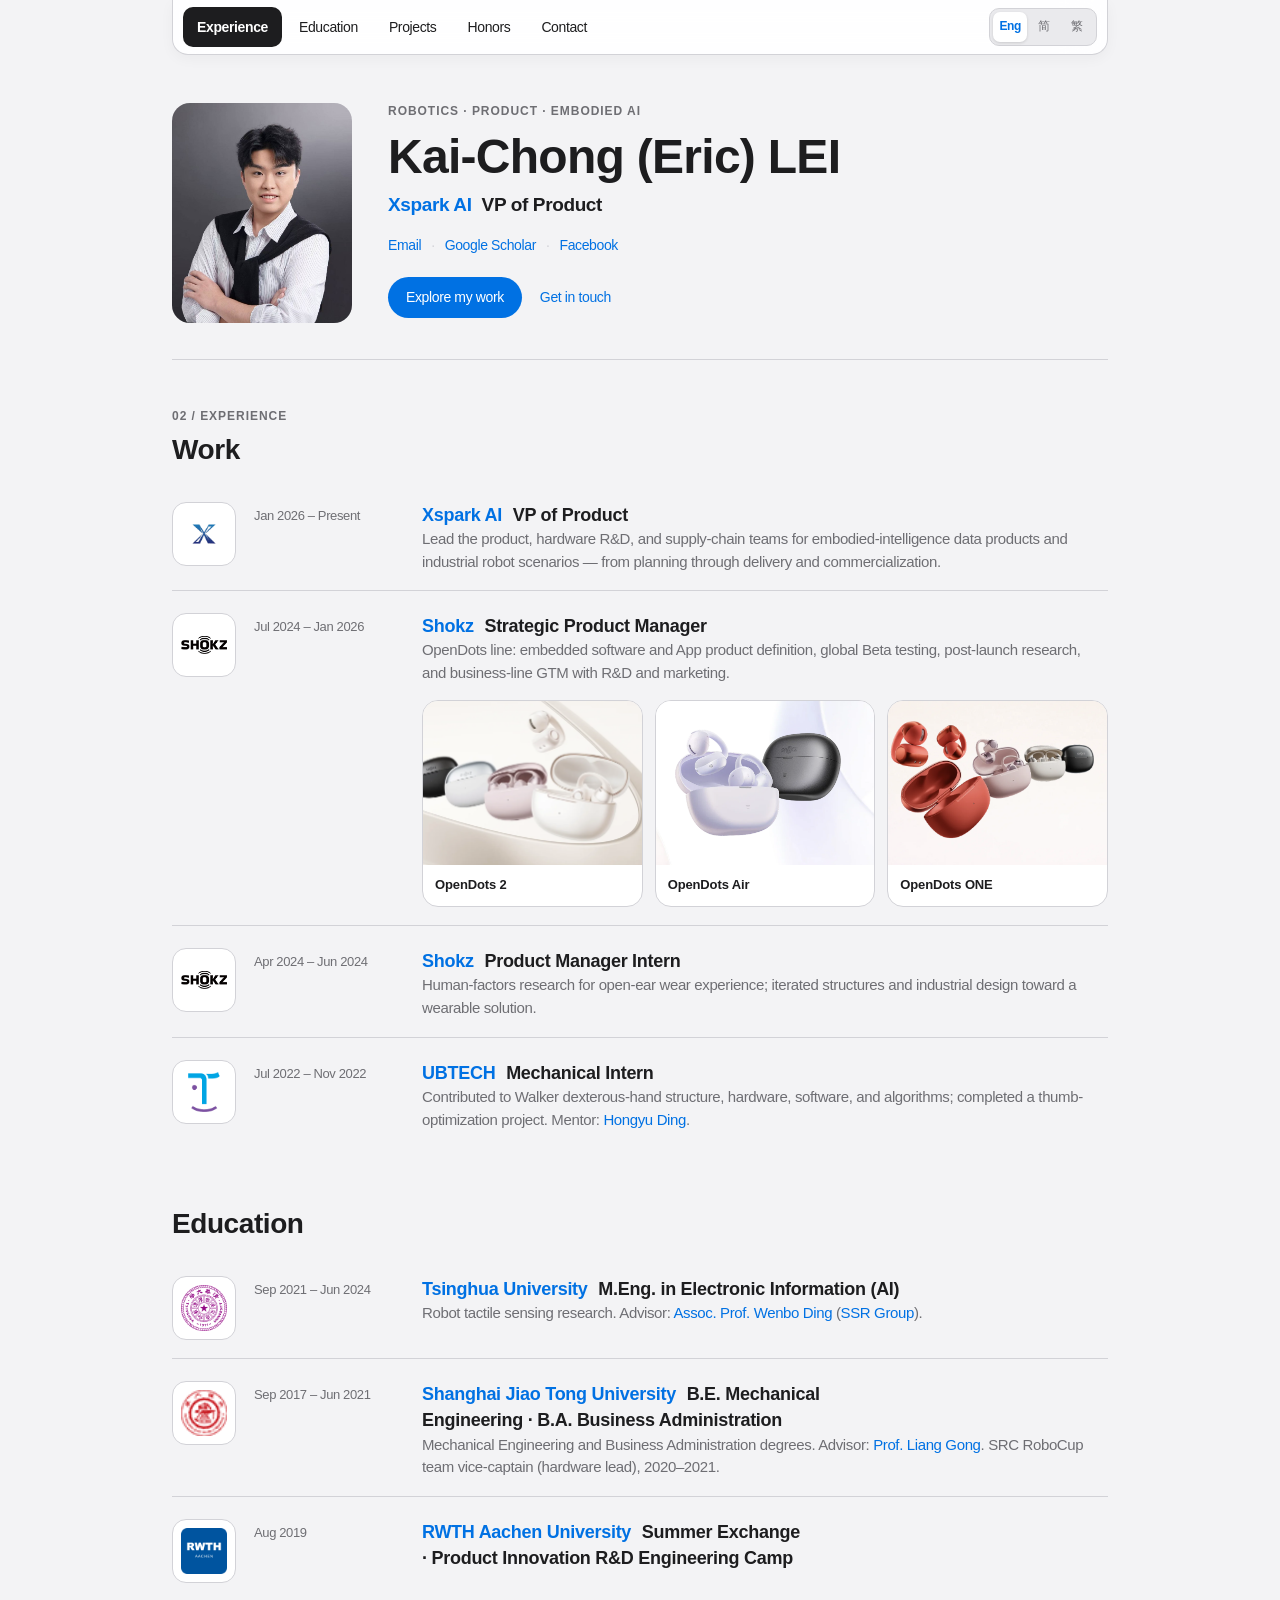
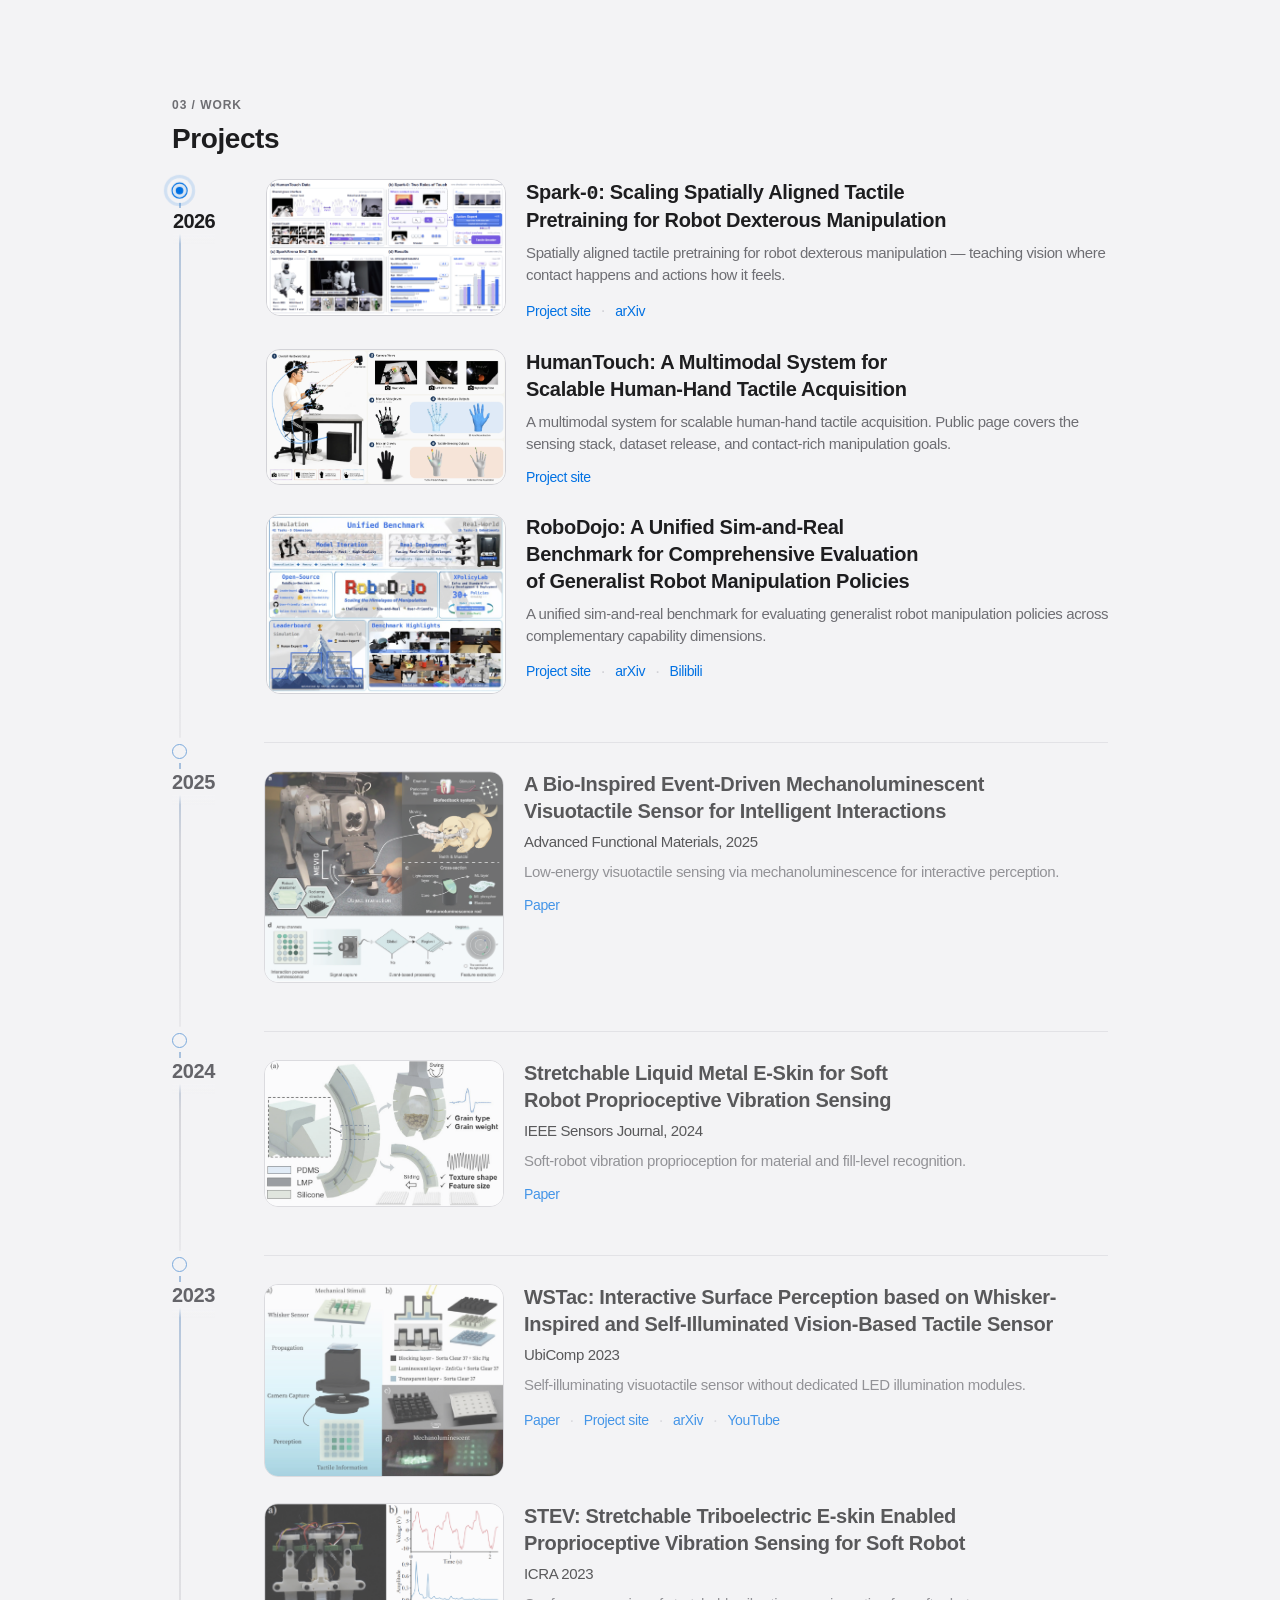
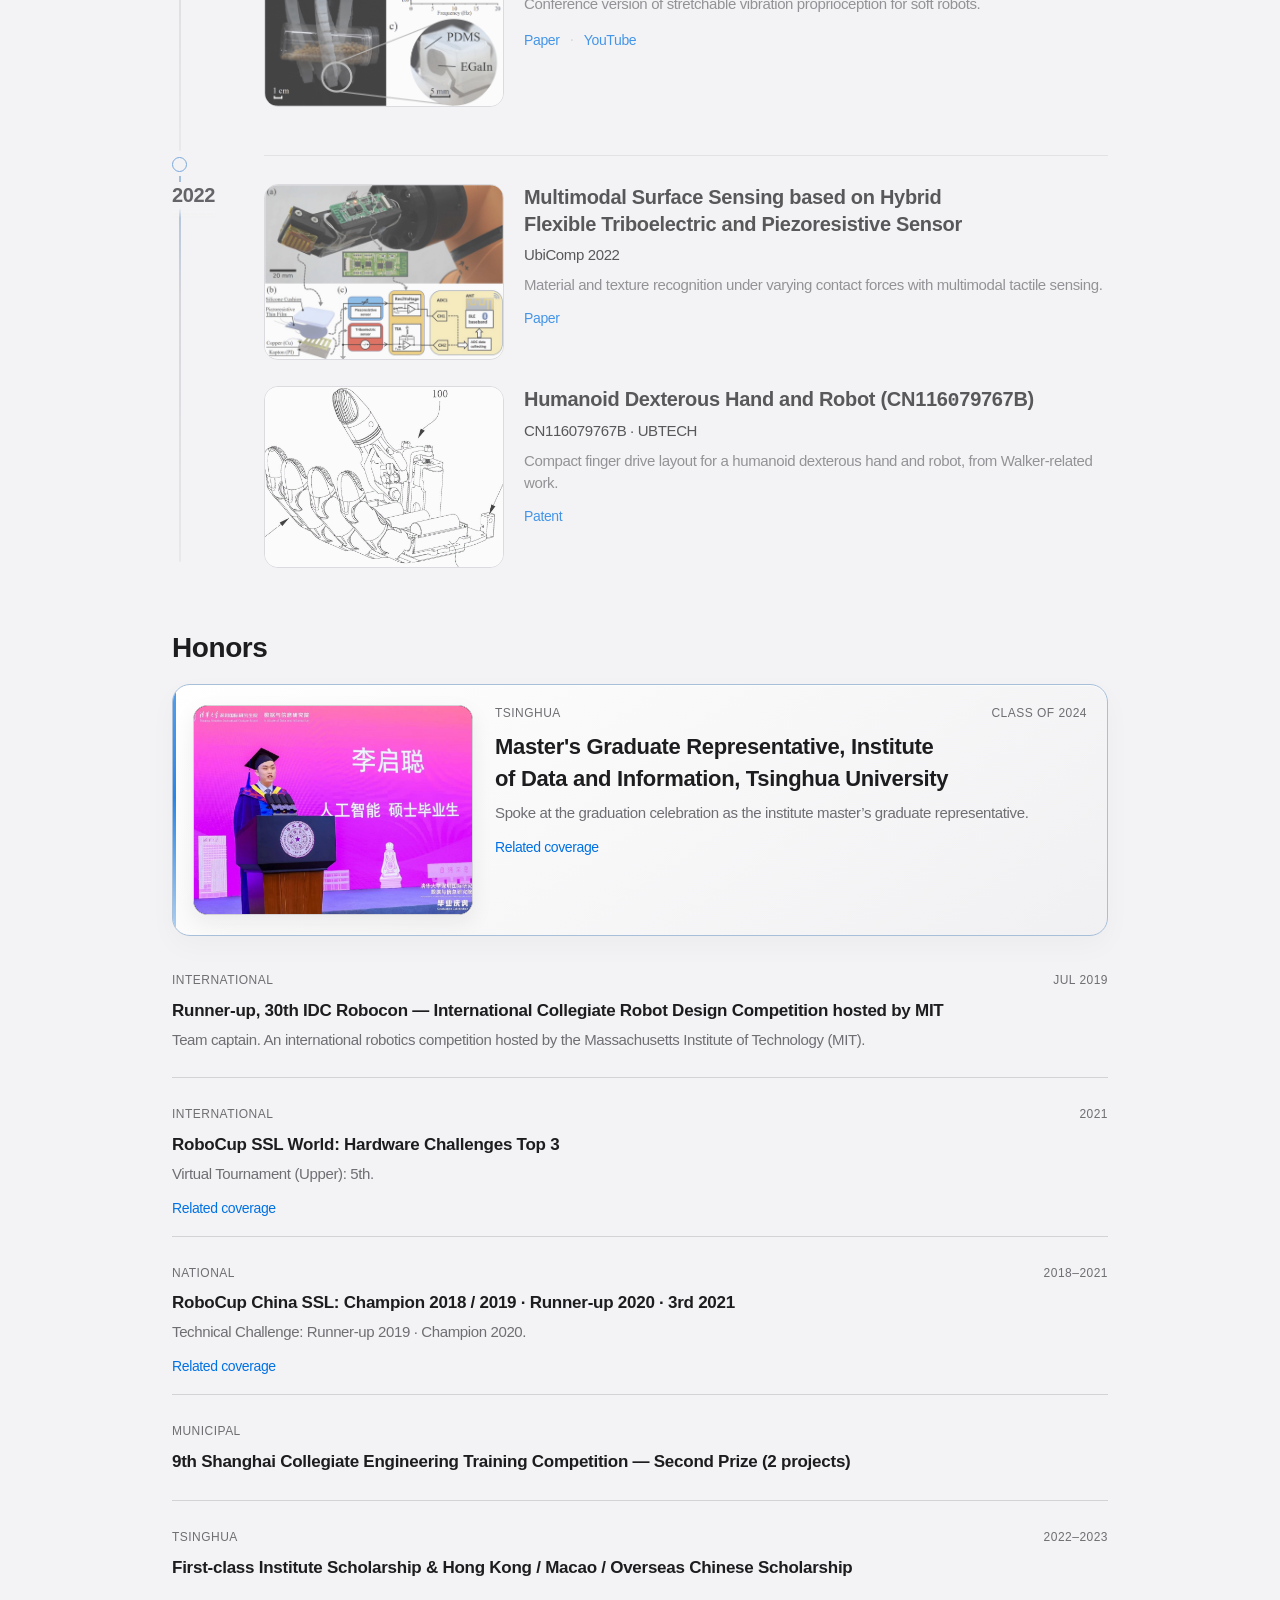
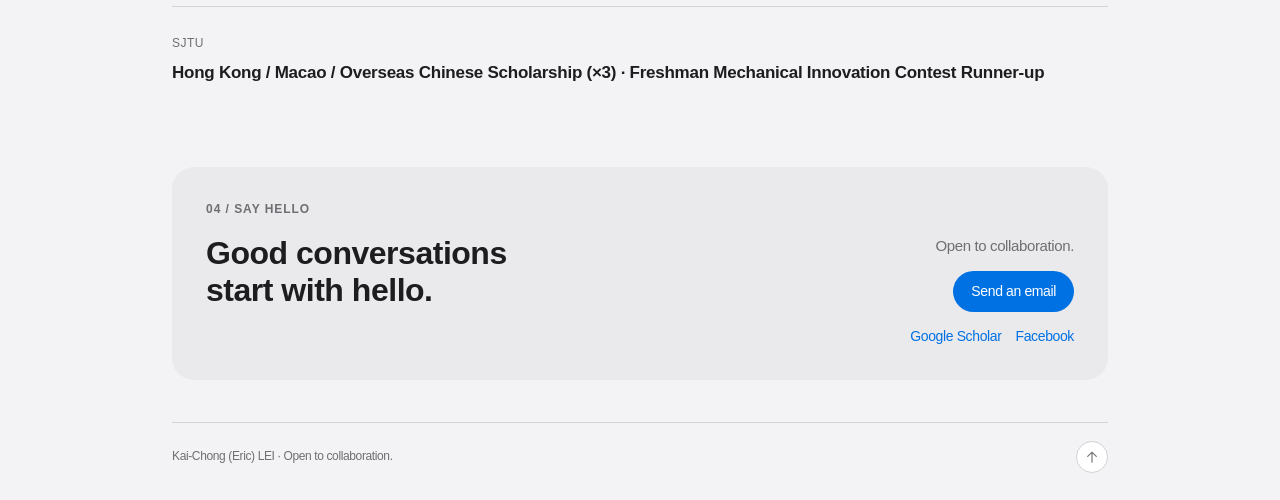
==== commit 059150a4: "Deploy personal site from feature/multilingual-studio" ====
--- a/en/index.html
+++ b/en/index.html
@@ -1,2 +1,2 @@
-<!doctype html><html lang="en"><head><meta charset="utf-8"><meta name="viewport" content="width=device-width, initial-scale=1"><title>Kai-Chong (Eric) LEI — Personal site</title><meta name="description" content="Product leader in robotics and embodied AI — projects, experience, and ways to connect."><link rel="canonical" href="https://ericleixd.github.io/en/"><link rel="alternate" hreflang="en" href="https://ericleixd.github.io/en/"><link rel="alternate" hreflang="zh-Hans" href="https://ericleixd.github.io/zh-Hans/"><link rel="alternate" hreflang="zh-Hant" href="https://ericleixd.github.io/zh-Hant/"><link rel="stylesheet" href="/site.css?v=5"></head><body style="--accent:#0071e3"><div id="website"><a class="skip-link" href="#main">Skip to content</a><div class="site-shell" id="top"><header class="site-header"><nav class="site-nav" aria-label="Primary"><a class="nav-link" href="#experience">Experience</a><a class="nav-link" href="#education">Education</a><a class="nav-link" href="#projects">Projects</a><a class="nav-link" href="#honors">Honors</a><a class="nav-link" href="#contact">Contact</a></nav><nav class="languages" aria-label="Language"><a href="/en/" lang="en" hreflang="en" aria-label="English" aria-current="page">Eng</a><span class="lang-sep" aria-hidden="true">|</span><a href="/zh-Hans/" lang="zh-Hans" hreflang="zh-Hans" aria-label="简体中文" >简</a><span class="lang-sep" aria-hidden="true">|</span><a href="/zh-Hant/" lang="zh-Hant" hreflang="zh-Hant" aria-label="繁體中文" >繁</a></nav></header><main id="main"><section class="hero"><aside class="identity-card"><div class="identity-art"><img src="/assets/portrait.jpg" alt="Portrait of Kai-Chong LEI"/></div></aside><div class="hero-copy"><p class="eyebrow">ROBOTICS · PRODUCT · EMBODIED AI</p><h1>Kai-Chong (Eric) LEI</h1><p class="hero-role"><a class="entity-link hero-org" href="https://xsparkai.com/" target="_blank" rel="noopener noreferrer">Xspark AI</a><span class="hero-role-title">VP of Product</span></p><div class="quick-links"><a href="mailto:liqc@xsparkai.com">Email</a><span class="dot" aria-hidden="true">·</span><a href="https://scholar.google.com/citations?hl=en&amp;user=IRvb198AAAAJ&amp;view_op=list_works&amp;sortby=pubdate" target="_blank" rel="noopener noreferrer">Google Scholar</a><span class="dot" aria-hidden="true">·</span><a href="https://www.facebook.com/eric.lei.775/" target="_blank" rel="noopener noreferrer">Facebook</a></div><div class="hero-actions"><a class="button primary" href="#projects">Explore my work</a><a class="text-link" href="#contact">Get in touch</a></div></div></section><section id="experience" class="section" aria-labelledby="experience-title"><div class="section-heading"><p class="eyebrow">02 / EXPERIENCE</p><h2 id="experience-title">Work</h2></div><div class="timeline"><article class="timeline-row"><a class="org-logo-link" href="https://xsparkai.com/" target="_blank" rel="noopener noreferrer" aria-label="Xspark AI"><div class="org-logo"><img src="/assets/logos/xspark.png" alt="Xspark AI" loading="lazy"/></div></a><span class="period">Jan 2026 – Present</span><div class="timeline-body"><h3><a class="entity-link" href="https://xsparkai.com/" target="_blank" rel="noopener noreferrer">Xspark AI</a> <span class="role-inline">VP of Product</span></h3><p>Lead the product, hardware R&amp;D, and supply-chain teams for embodied-intelligence data products and industrial robot scenarios — from planning through delivery and commercialization.</p></div></article><article class="timeline-row"><a class="org-logo-link" href="https://shokz.com/" target="_blank" rel="noopener noreferrer" aria-label="Shokz"><div class="org-logo"><img src="/assets/logos/shokz.png" alt="Shokz" loading="lazy"/></div></a><span class="period">Jul 2024 – Jan 2026</span><div class="timeline-body"><h3><a class="entity-link" href="https://shokz.com/" target="_blank" rel="noopener noreferrer">Shokz</a> <span class="role-inline">Strategic Product Manager</span></h3><p>OpenDots line: embedded software and App product definition, global Beta testing, post-launch research, and business-line GTM with R&amp;D and marketing.</p><div class="product-strip"><a class="product-tile" href="https://shokz.com/pages/opendots-2" target="_blank" rel="noopener noreferrer"><div class="product-tile-media"><img src="/assets/products/opendots-2.png" alt="OpenDots 2" loading="lazy"/></div><span class="product-tile-name">OpenDots 2</span></a><a class="product-tile" href="https://shokz.com/pages/opendots-air" target="_blank" rel="noopener noreferrer"><div class="product-tile-media"><img src="/assets/products/opendots-air.png" alt="OpenDots Air" loading="lazy"/></div><span class="product-tile-name">OpenDots Air</span></a><a class="product-tile" href="https://shokz.com/pages/opendots-one" target="_blank" rel="noopener noreferrer"><div class="product-tile-media"><img src="/assets/products/opendots-one.png" alt="OpenDots ONE" loading="lazy"/></div><span class="product-tile-name">OpenDots ONE</span></a></div></div></article><article class="timeline-row"><a class="org-logo-link" href="https://shokz.com/" target="_blank" rel="noopener noreferrer" aria-label="Shokz"><div class="org-logo"><img src="/assets/logos/shokz.png" alt="Shokz" loading="lazy"/></div></a><span class="period">Apr 2024 – Jun 2024</span><div class="timeline-body"><h3><a class="entity-link" href="https://shokz.com/" target="_blank" rel="noopener noreferrer">Shokz</a> <span class="role-inline">Product Manager Intern</span></h3><p>Human-factors research for open-ear wear experience; iterated structures and industrial design toward a wearable solution.</p></div></article><article class="timeline-row"><a class="org-logo-link" href="https://www.ubtrobot.com/en/" target="_blank" rel="noopener noreferrer" aria-label="UBTECH"><div class="org-logo"><img src="/assets/logos/ubtech.png" alt="UBTECH" loading="lazy"/></div></a><span class="period">Jul 2022 – Nov 2022</span><div class="timeline-body"><h3><a class="entity-link" href="https://www.ubtrobot.com/en/" target="_blank" rel="noopener noreferrer">UBTECH</a> <span class="role-inline">Mechanical Intern</span></h3><p>Contributed to Walker dexterous-hand structure, hardware, software, and algorithms; completed a thumb-optimization project. Mentor: <a class="entity-link" href="https://www.gdou.edu.cn/jnxy/info/1054/1802.htm" target="_blank" rel="noopener noreferrer">Hongyu Ding</a>.</p></div></article></div></section><section id="education" class="section section-continue" aria-labelledby="education-title"><div class="section-heading"><h2 id="education-title">Education</h2></div><div class="timeline"><article class="timeline-row"><a class="org-logo-link" href="https://www.tsinghua.edu.cn/" target="_blank" rel="noopener noreferrer" aria-label="Tsinghua University"><div class="org-logo"><img src="/assets/logos/tsinghua.png" alt="Tsinghua University" loading="lazy"/></div></a><span class="period">Sep 2021 – Jun 2024</span><div class="timeline-body"><h3><a class="entity-link" href="https://www.tsinghua.edu.cn/" target="_blank" rel="noopener noreferrer">Tsinghua University</a> <span class="role-inline">M.Eng. in Electronic Information (AI)</span></h3><p>Robot tactile sensing research. Advisor: <a class="entity-link" href="https://www.sigs.tsinghua.edu.cn/dwb/" target="_blank" rel="noopener noreferrer">Assoc. Prof. Wenbo Ding</a> (<a class="entity-link" href="https://ssr-group.net/" target="_blank" rel="noopener noreferrer">SSR Group</a>).</p></div></article><article class="timeline-row"><a class="org-logo-link" href="https://www.sjtu.edu.cn/" target="_blank" rel="noopener noreferrer" aria-label="Shanghai Jiao Tong University"><div class="org-logo"><img src="/assets/logos/sjtu.png" alt="Shanghai Jiao Tong University" loading="lazy"/></div></a><span class="period">Sep 2017 – Jun 2021</span><div class="timeline-body"><h3><a class="entity-link" href="https://www.sjtu.edu.cn/" target="_blank" rel="noopener noreferrer">Shanghai Jiao Tong University</a> <span class="role-inline">B.E. Mechanical Engineering · B.A. Business Administration</span></h3><p>Mechanical Engineering and Business Administration degrees. Advisor: <a class="entity-link" href="https://me.sjtu.edu.cn/teacher_directory1/gongliang.html" target="_blank" rel="noopener noreferrer">Prof. Liang Gong</a>. SRC RoboCup team vice-captain (hardware lead), 2020–2021.</p></div></article><article class="timeline-row"><a class="org-logo-link" href="https://www.rwth-aachen.de/" target="_blank" rel="noopener noreferrer" aria-label="RWTH Aachen University"><div class="org-logo"><img src="/assets/logos/rwth.png" alt="RWTH Aachen University" loading="lazy"/></div></a><span class="period">Aug 2019</span><div class="timeline-body"><h3><a class="entity-link" href="https://www.rwth-aachen.de/" target="_blank" rel="noopener noreferrer">RWTH Aachen University</a> <span class="role-inline">Summer Exchange · Product Innovation R&amp;D Engineering Camp</span></h3></div></article></div></section><section id="projects" class="section section-no-rule" aria-labelledby="projects-title"><div class="section-heading"><p class="eyebrow">03 / WORK</p><h2 id="projects-title">Projects</h2></div><div class="project-timeline"><div class="project-year-block"><div class="project-year-rail"><span class="project-year-node" aria-hidden="true"></span><div class="project-year numeric-safe">2026</div></div><div class="project-year-items"><article class="project-card has-cover"><div class="project-cover"><img src="/assets/covers/spark-0.png" alt="Spark-0: Scaling Spatially Aligned Tactile Pretraining for Robot Dexterous Manipulation" loading="lazy"/></div><div class="project-body"><h3 class="numeric-safe">Spark-<span class="digit-zero">0</span>: Scaling Spatially Aligned Tactile Pretraining for Robot Dexterous Manipulation</h3><p>Spatially aligned tactile pretraining for robot dexterous manipulation — teaching vision where contact happens and actions how it feels.</p><div class="out-links"><a class="text-link" href="https://xsparkai.com/Spark-0/" target="_blank" rel="noopener noreferrer">Project site</a><span class="dot" aria-hidden="true">·</span><a class="text-link" href="https://arxiv.org/abs/2610.22342" target="_blank" rel="noopener noreferrer">arXiv</a></div></div></article><article class="project-card has-cover"><div class="project-cover"><img src="/assets/covers/humantouch.png" alt="HumanTouch: A Multimodal System for Scalable Human-Hand Tactile Acquisition" loading="lazy"/></div><div class="project-body"><h3 class="numeric-safe">HumanTouch: A Multimodal System for Scalable Human-Hand Tactile Acquisition</h3><p>A multimodal system for scalable human-hand tactile acquisition. Public page covers the sensing stack, dataset release, and contact-rich manipulation goals.</p><div class="out-links"><a class="text-link" href="https://xsparkai.com/sparklab/humantouch/" target="_blank" rel="noopener noreferrer">Project site</a></div></div></article><article class="project-card has-cover"><div class="project-cover"><img src="/assets/covers/robodojo.jpg" alt="RoboDojo: A Unified Sim-and-Real Benchmark for Comprehensive Evaluation of Generalist Robot Manipulation Policies" loading="lazy"/></div><div class="project-body"><h3 class="numeric-safe">RoboDojo: A Unified Sim-and-Real Benchmark for Comprehensive Evaluation of Generalist Robot Manipulation Policies</h3><p>A unified sim-and-real benchmark for evaluating generalist robot manipulation policies across complementary capability dimensions.</p><div class="out-links"><a class="text-link" href="https://robodojo-benchmark.com/" target="_blank" rel="noopener noreferrer">Project site</a><span class="dot" aria-hidden="true">·</span><a class="text-link" href="https://arxiv.org/abs/2607.04434" target="_blank" rel="noopener noreferrer">arXiv</a><span class="dot" aria-hidden="true">·</span><a class="text-link" href="https://www.bilibili.com/video/BV1qSt26YEkk/" target="_blank" rel="noopener noreferrer">Bilibili</a></div></div></article></div></div><div class="project-year-block"><div class="project-year-rail"><span class="project-year-node" aria-hidden="true"></span><div class="project-year numeric-safe">2025</div></div><div class="project-year-items"><article class="project-card has-cover"><div class="project-cover"><img src="/assets/covers/mevig-visuotactile.png" alt="A Bio-Inspired Event-Driven Mechanoluminescent Visuotactile Sensor for Intelligent Interactions" loading="lazy"/></div><div class="project-body"><h3 class="numeric-safe">A Bio-Inspired Event-Driven Mechanoluminescent Visuotactile Sensor for Intelligent Interactions</h3><p class="venue">Advanced Functional Materials, 2025</p><p>Low-energy visuotactile sensing via mechanoluminescence for interactive perception.</p><div class="out-links"><a class="text-link" href="https://advanced.onlinelibrary.wiley.com/doi/abs/10.1002/adfm.202420872" target="_blank" rel="noopener noreferrer">Paper</a></div></div></article></div></div><div class="project-year-block"><div class="project-year-rail"><span class="project-year-node" aria-hidden="true"></span><div class="project-year numeric-safe">2024</div></div><div class="project-year-items"><article class="project-card has-cover"><div class="project-cover"><img src="/assets/covers/liquid-metal-eskin.png" alt="Stretchable Liquid Metal E-Skin for Soft Robot Proprioceptive Vibration Sensing" loading="lazy"/></div><div class="project-body"><h3 class="numeric-safe">Stretchable Liquid Metal E-Skin for Soft Robot Proprioceptive Vibration Sensing</h3><p class="venue">IEEE Sensors Journal, 2024</p><p>Soft-robot vibration proprioception for material and fill-level recognition.</p><div class="out-links"><a class="text-link" href="https://ieeexplore.ieee.org/abstract/document/10510211/" target="_blank" rel="noopener noreferrer">Paper</a></div></div></article></div></div><div class="project-year-block"><div class="project-year-rail"><span class="project-year-node" aria-hidden="true"></span><div class="project-year numeric-safe">2023</div></div><div class="project-year-items"><article class="project-card has-cover"><div class="project-cover"><img src="/assets/covers/wstac.png" alt="WSTac: Interactive Surface Perception based on Whisker-Inspired and Self-Illuminated Vision-Based Tactile Sensor" loading="lazy"/></div><div class="project-body"><h3 class="numeric-safe">WSTac: Interactive Surface Perception based on Whisker-Inspired and Self-Illuminated Vision-Based Tactile Sensor</h3><p class="venue">UbiComp 2023</p><p>Self-illuminating visuotactile sensor without dedicated LED illumination modules.</p><div class="out-links"><a class="text-link" href="https://dl.acm.org/doi/10.1145/3594739.3612916" target="_blank" rel="noopener noreferrer">Paper</a><span class="dot" aria-hidden="true">·</span><a class="text-link" href="https://sites.google.com/view/wstac/" target="_blank" rel="noopener noreferrer">Project site</a><span class="dot" aria-hidden="true">·</span><a class="text-link" href="https://arxiv.org/abs/2308.13241" target="_blank" rel="noopener noreferrer">arXiv</a><span class="dot" aria-hidden="true">·</span><a class="text-link" href="https://www.youtube.com/watch?v=0UY36Y_y56g" target="_blank" rel="noopener noreferrer">YouTube</a></div></div></article><article class="project-card has-cover"><div class="project-cover"><img src="/assets/covers/stev.png" alt="STEV: Stretchable Triboelectric E-skin Enabled Proprioceptive Vibration Sensing for Soft Robot" loading="lazy"/></div><div class="project-body"><h3 class="numeric-safe">STEV: Stretchable Triboelectric E-skin Enabled Proprioceptive Vibration Sensing for Soft Robot</h3><p class="venue">ICRA 2023</p><p>Conference version of stretchable vibration proprioception for soft robots.</p><div class="out-links"><a class="text-link" href="https://ieeexplore.ieee.org/document/10160790" target="_blank" rel="noopener noreferrer">Paper</a><span class="dot" aria-hidden="true">·</span><a class="text-link" href="https://www.youtube.com/watch?v=D2QbNgPtL-I&amp;t=205s" target="_blank" rel="noopener noreferrer">YouTube</a></div></div></article></div></div><div class="project-year-block"><div class="project-year-rail"><span class="project-year-node" aria-hidden="true"></span><div class="project-year numeric-safe">2022</div></div><div class="project-year-items"><article class="project-card has-cover"><div class="project-cover"><img src="/assets/covers/multimodal-surface-sensing.png" alt="Multimodal Surface Sensing based on Hybrid Flexible Triboelectric and Piezoresistive Sensor" loading="lazy"/></div><div class="project-body"><h3 class="numeric-safe">Multimodal Surface Sensing based on Hybrid Flexible Triboelectric and Piezoresistive Sensor</h3><p class="venue">UbiComp 2022</p><p>Material and texture recognition under varying contact forces with multimodal tactile sensing.</p><div class="out-links"><a class="text-link" href="https://dl.acm.org/doi/10.1145/3544793.3560404" target="_blank" rel="noopener noreferrer">Paper</a></div></div></article><article class="project-card has-cover"><div class="project-cover"><img src="/assets/covers/patent-cn116079767a.png" alt="Humanoid Dexterous Hand and Robot (CN116079767B)" loading="lazy"/></div><div class="project-body"><h3 class="numeric-safe">Humanoid Dexterous Hand and Robot (CN116<span class="digit-zero">0</span>79767B)</h3><p class="venue">CN116079767B · UBTECH</p><p>Compact finger drive layout for a humanoid dexterous hand and robot, from Walker-related work.</p><div class="out-links"><a class="text-link" href="https://patents.google.com/patent/CN116079767B/en" target="_blank" rel="noopener noreferrer">Patent</a></div></div></article></div></div></div></section><section id="honors" class="section section-continue" aria-labelledby="honors-title"><div class="section-heading"><h2 id="honors-title">Honors</h2></div><div class="honors"><article class="honor-card featured"><div class="honor-cover"><img src="/assets/honors/tsinghua-grad-rep.jpg" alt="Master&amp;#39;s Graduate Representative, Institute of Data and Information, Tsinghua University" loading="lazy"/></div><div class="honor-body"><div class="honor-meta"><span>Tsinghua</span><span>Class of 2024</span></div><h3>Master&#39;s Graduate Representative, Institute of Data and Information, Tsinghua University</h3><p>Spoke at the graduation celebration as the institute master’s graduate representative.</p><a class="text-link" href="https://www.tsinghua.edu.cn/" target="_blank" rel="noopener noreferrer">Related coverage</a></div></article><article class="honor-card"><div class="honor-body"><div class="honor-meta"><span>International</span><span>Jul 2019</span></div><h3>Runner-up, 30th IDC Robocon — International Collegiate Robot Design Competition hosted by MIT</h3><p>Team captain. An international robotics competition hosted by the Massachusetts Institute of Technology (MIT).</p></div></article><article class="honor-card"><div class="honor-body"><div class="honor-meta"><span>International</span><span>2021</span></div><h3>RoboCup SSL World: Hardware Challenges Top 3</h3><p>Virtual Tournament (Upper): 5th.</p><a class="text-link" href="https://mp.weixin.qq.com/s?__biz=MzIzNzAxNTE5OA==&amp;mid=2650219184&amp;idx=1&amp;sn=811200aa4e78bd03337ccedc665ca3c1" target="_blank" rel="noopener noreferrer">Related coverage</a></div></article><article class="honor-card"><div class="honor-body"><div class="honor-meta"><span>National</span><span>2018–2021</span></div><h3>RoboCup China SSL: Champion 2018 / 2019 · Runner-up 2020 · 3rd 2021</h3><p>Technical Challenge: Runner-up 2019 · Champion 2020.</p><a class="text-link" href="https://mp.weixin.qq.com/s?__biz=MjM5MDIyMDQyMA==&amp;mid=2650651995&amp;idx=1&amp;sn=fc51d8011697d6beb79208abbd070265" target="_blank" rel="noopener noreferrer">Related coverage</a></div></article><article class="honor-card"><div class="honor-body"><div class="honor-meta"><span>Municipal</span><span></span></div><h3>9th Shanghai Collegiate Engineering Training Competition — Second Prize (2 projects)</h3><p></p></div></article><article class="honor-card"><div class="honor-body"><div class="honor-meta"><span>Tsinghua</span><span>2022–2023</span></div><h3>First-class Institute Scholarship &amp; Hong Kong / Macao / Overseas Chinese Scholarship</h3><p></p></div></article><article class="honor-card"><div class="honor-body"><div class="honor-meta"><span>SJTU</span><span></span></div><h3>Hong Kong / Macao / Overseas Chinese Scholarship (×3) · Freshman Mechanical Innovation Contest Runner-up</h3><p></p></div></article></div></section><section id="contact" class="contact-section" aria-labelledby="contact-title"><p class="eyebrow">04 / SAY HELLO</p><div class="contact-grid"><h2 id="contact-title">Good conversations
-start with hello.</h2><div class="contact-actions"><p>Open to collaboration.</p><a class="button primary" href="mailto:liqc@xsparkai.com">Send an email</a><div class="social-links"><a href="https://scholar.google.com/citations?hl=en&amp;user=IRvb198AAAAJ&amp;view_op=list_works&amp;sortby=pubdate" target="_blank" rel="noopener noreferrer">Google Scholar</a><a href="https://www.facebook.com/eric.lei.775/" target="_blank" rel="noopener noreferrer">Facebook</a></div></div></div></section></main><footer class="site-footer"><span>Kai-Chong (Eric) LEI · Open to collaboration.</span><a class="back-top" href="#top" aria-label="Back to top"><svg viewBox="0 0 24 24" width="18" height="18" aria-hidden="true" focusable="false"><path fill="currentColor" d="M12 4.5 5.75 10.75a.75.75 0 0 0 1.06 1.06L11.25 7.37V19a.75.75 0 0 0 1.5 0V7.37l4.44 4.44a.75.75 0 1 0 1.06-1.06L12 4.5Z"/></svg></a></footer></div></div><script src="/site.js?v=3" defer></script></body></html>+<!doctype html><html lang="en"><head><meta charset="utf-8"><meta name="viewport" content="width=device-width, initial-scale=1"><title>Kai-Chong (Eric) LEI — Personal site</title><meta name="description" content="Product leader in robotics and embodied AI — projects, experience, and ways to connect."><link rel="canonical" href="https://ericleixd.github.io/en/"><link rel="alternate" hreflang="en" href="https://ericleixd.github.io/en/"><link rel="alternate" hreflang="zh-Hans" href="https://ericleixd.github.io/zh-Hans/"><link rel="alternate" hreflang="zh-Hant" href="https://ericleixd.github.io/zh-Hant/"><link rel="stylesheet" href="/site.css?v=6"></head><body style="--accent:#0071e3"><div id="website"><a class="skip-link" href="#main">Skip to content</a><div class="site-shell" id="top"><header class="site-header"><nav class="site-nav" aria-label="Primary"><a class="nav-link" href="#experience">Experience</a><a class="nav-link" href="#education">Education</a><a class="nav-link" href="#projects">Projects</a><a class="nav-link" href="#honors">Honors</a><a class="nav-link" href="#contact">Contact</a></nav><nav class="languages" aria-label="Language"><a href="/en/" lang="en" hreflang="en" aria-label="English" aria-current="page">Eng</a><span class="lang-sep" aria-hidden="true">|</span><a href="/zh-Hans/" lang="zh-Hans" hreflang="zh-Hans" aria-label="简体中文" >简</a><span class="lang-sep" aria-hidden="true">|</span><a href="/zh-Hant/" lang="zh-Hant" hreflang="zh-Hant" aria-label="繁體中文" >繁</a></nav></header><main id="main"><section class="hero"><aside class="identity-card"><div class="identity-art"><img src="/assets/portrait.jpg" alt="Portrait of Kai-Chong LEI"/></div></aside><div class="hero-copy"><p class="eyebrow">ROBOTICS · PRODUCT · EMBODIED AI</p><h1>Kai-Chong (Eric) LEI</h1><p class="hero-role"><a class="entity-link hero-org" href="https://xsparkai.com/" target="_blank" rel="noopener noreferrer">Xspark AI</a><span class="hero-role-title">VP of Product</span></p><div class="quick-links"><a href="mailto:liqc@xsparkai.com">Email</a><span class="dot" aria-hidden="true">·</span><a href="https://scholar.google.com/citations?hl=en&amp;user=IRvb198AAAAJ&amp;view_op=list_works&amp;sortby=pubdate" target="_blank" rel="noopener noreferrer">Google Scholar</a><span class="dot" aria-hidden="true">·</span><a href="https://www.facebook.com/eric.lei.775/" target="_blank" rel="noopener noreferrer">Facebook</a></div><div class="hero-actions"><a class="button primary" href="#projects">Explore my work</a><a class="text-link" href="#contact">Get in touch</a></div></div></section><section id="experience" class="section" aria-labelledby="experience-title"><div class="section-heading"><p class="eyebrow">02 / EXPERIENCE</p><h2 id="experience-title">Work</h2></div><div class="timeline"><article class="timeline-row"><a class="org-logo-link" href="https://xsparkai.com/" target="_blank" rel="noopener noreferrer" aria-label="Xspark AI"><div class="org-logo"><img src="/assets/logos/xspark.png" alt="Xspark AI" loading="lazy"/></div></a><span class="period">Jan 2026 – Present</span><div class="timeline-body"><h3><a class="entity-link" href="https://xsparkai.com/" target="_blank" rel="noopener noreferrer">Xspark AI</a> <span class="role-inline">VP of Product</span></h3><p>Lead the product, hardware R&amp;D, and supply-chain teams for embodied-intelligence data products and industrial robot scenarios — from planning through delivery and commercialization.</p></div></article><article class="timeline-row"><a class="org-logo-link" href="https://shokz.com/" target="_blank" rel="noopener noreferrer" aria-label="Shokz"><div class="org-logo"><img src="/assets/logos/shokz.png" alt="Shokz" loading="lazy"/></div></a><span class="period">Jul 2024 – Jan 2026</span><div class="timeline-body"><h3><a class="entity-link" href="https://shokz.com/" target="_blank" rel="noopener noreferrer">Shokz</a> <span class="role-inline">Strategic Product Manager</span></h3><p>OpenDots line: embedded software and App product definition, global Beta testing, post-launch research, and business-line GTM with R&amp;D and marketing.</p><div class="product-strip"><a class="product-tile" href="https://shokz.com/pages/opendots-2" target="_blank" rel="noopener noreferrer"><div class="product-tile-media"><img src="/assets/products/opendots-2.png" alt="OpenDots 2" loading="lazy"/></div><span class="product-tile-name">OpenDots 2</span></a><a class="product-tile" href="https://shokz.com/pages/opendots-air" target="_blank" rel="noopener noreferrer"><div class="product-tile-media"><img src="/assets/products/opendots-air.png" alt="OpenDots Air" loading="lazy"/></div><span class="product-tile-name">OpenDots Air</span></a><a class="product-tile" href="https://shokz.com/pages/opendots-one" target="_blank" rel="noopener noreferrer"><div class="product-tile-media"><img src="/assets/products/opendots-one.png" alt="OpenDots ONE" loading="lazy"/></div><span class="product-tile-name">OpenDots ONE</span></a></div></div></article><article class="timeline-row"><a class="org-logo-link" href="https://shokz.com/" target="_blank" rel="noopener noreferrer" aria-label="Shokz"><div class="org-logo"><img src="/assets/logos/shokz.png" alt="Shokz" loading="lazy"/></div></a><span class="period">Apr 2024 – Jun 2024</span><div class="timeline-body"><h3><a class="entity-link" href="https://shokz.com/" target="_blank" rel="noopener noreferrer">Shokz</a> <span class="role-inline">Product Manager Intern</span></h3><p>Human-factors research for open-ear wear experience; iterated structures and industrial design toward a wearable solution.</p></div></article><article class="timeline-row"><a class="org-logo-link" href="https://www.ubtrobot.com/en/" target="_blank" rel="noopener noreferrer" aria-label="UBTECH"><div class="org-logo"><img src="/assets/logos/ubtech.png" alt="UBTECH" loading="lazy"/></div></a><span class="period">Jul 2022 – Nov 2022</span><div class="timeline-body"><h3><a class="entity-link" href="https://www.ubtrobot.com/en/" target="_blank" rel="noopener noreferrer">UBTECH</a> <span class="role-inline">Mechanical Intern</span></h3><p>Contributed to Walker dexterous-hand structure, hardware, software, and algorithms; completed a thumb-optimization project. Mentor: <a class="entity-link" href="https://www.gdou.edu.cn/jnxy/info/1054/1802.htm" target="_blank" rel="noopener noreferrer">Hongyu Ding</a>.</p></div></article></div></section><section id="education" class="section section-continue" aria-labelledby="education-title"><div class="section-heading"><h2 id="education-title">Education</h2></div><div class="timeline"><article class="timeline-row"><a class="org-logo-link" href="https://www.tsinghua.edu.cn/" target="_blank" rel="noopener noreferrer" aria-label="Tsinghua University"><div class="org-logo"><img src="/assets/logos/tsinghua.png" alt="Tsinghua University" loading="lazy"/></div></a><span class="period">Sep 2021 – Jun 2024</span><div class="timeline-body"><h3><a class="entity-link" href="https://www.tsinghua.edu.cn/" target="_blank" rel="noopener noreferrer">Tsinghua University</a> <span class="role-inline">M.Eng. in Electronic Information (AI)</span></h3><p>Robot tactile sensing research. Advisor: <a class="entity-link" href="https://www.sigs.tsinghua.edu.cn/dwb/" target="_blank" rel="noopener noreferrer">Assoc. Prof. Wenbo Ding</a> (<a class="entity-link" href="https://ssr-group.net/" target="_blank" rel="noopener noreferrer">SSR Group</a>).</p></div></article><article class="timeline-row"><a class="org-logo-link" href="https://www.sjtu.edu.cn/" target="_blank" rel="noopener noreferrer" aria-label="Shanghai Jiao Tong University"><div class="org-logo"><img src="/assets/logos/sjtu.png" alt="Shanghai Jiao Tong University" loading="lazy"/></div></a><span class="period">Sep 2017 – Jun 2021</span><div class="timeline-body"><h3><a class="entity-link" href="https://www.sjtu.edu.cn/" target="_blank" rel="noopener noreferrer">Shanghai Jiao Tong University</a> <span class="role-inline">B.E. Mechanical Engineering · B.A. Business Administration</span></h3><p>Mechanical Engineering and Business Administration degrees. Advisor: <a class="entity-link" href="https://me.sjtu.edu.cn/teacher_directory1/gongliang.html" target="_blank" rel="noopener noreferrer">Prof. Liang Gong</a>. SRC RoboCup team vice-captain (hardware lead), 2020–2021.</p></div></article><article class="timeline-row"><a class="org-logo-link" href="https://www.rwth-aachen.de/" target="_blank" rel="noopener noreferrer" aria-label="RWTH Aachen University"><div class="org-logo"><img src="/assets/logos/rwth.png" alt="RWTH Aachen University" loading="lazy"/></div></a><span class="period">Aug 2019</span><div class="timeline-body"><h3><a class="entity-link" href="https://www.rwth-aachen.de/" target="_blank" rel="noopener noreferrer">RWTH Aachen University</a> <span class="role-inline">Summer Exchange · Product Innovation R&amp;D Engineering Camp</span></h3></div></article></div></section><section id="projects" class="section section-no-rule" aria-labelledby="projects-title"><div class="section-heading"><p class="eyebrow">03 / WORK</p><h2 id="projects-title">Projects</h2></div><div class="project-timeline"><div class="project-year-block"><div class="project-year-rail"><span class="project-year-node" aria-hidden="true"></span><div class="project-year numeric-safe">2026</div></div><div class="project-year-items"><article class="project-card has-cover"><div class="project-cover"><img src="/assets/covers/spark-0.png" alt="Spark-0: Scaling Spatially Aligned Tactile Pretraining for Robot Dexterous Manipulation" loading="lazy"/></div><div class="project-body"><h3 class="numeric-safe">Spark-<span class="digit-zero">0</span>: Scaling Spatially Aligned Tactile Pretraining for Robot Dexterous Manipulation</h3><p>Spatially aligned tactile pretraining for robot dexterous manipulation — teaching vision where contact happens and actions how it feels.</p><div class="out-links"><a class="text-link" href="https://xsparkai.com/Spark-0/" target="_blank" rel="noopener noreferrer">Project site</a><span class="dot" aria-hidden="true">·</span><a class="text-link" href="https://arxiv.org/abs/2610.22342" target="_blank" rel="noopener noreferrer">arXiv</a></div></div></article><article class="project-card has-cover"><div class="project-cover"><img src="/assets/covers/humantouch.png" alt="HumanTouch: A Multimodal System for Scalable Human-Hand Tactile Acquisition" loading="lazy"/></div><div class="project-body"><h3 class="numeric-safe">HumanTouch: A Multimodal System for Scalable Human-Hand Tactile Acquisition</h3><p>A multimodal system for scalable human-hand tactile acquisition. Public page covers the sensing stack, dataset release, and contact-rich manipulation goals.</p><div class="out-links"><a class="text-link" href="https://xsparkai.com/sparklab/humantouch/" target="_blank" rel="noopener noreferrer">Project site</a></div></div></article><article class="project-card has-cover"><div class="project-cover"><img src="/assets/covers/robodojo.jpg" alt="RoboDojo: A Unified Sim-and-Real Benchmark for Comprehensive Evaluation of Generalist Robot Manipulation Policies" loading="lazy"/></div><div class="project-body"><h3 class="numeric-safe">RoboDojo: A Unified Sim-and-Real Benchmark for Comprehensive Evaluation of Generalist Robot Manipulation Policies</h3><p>A unified sim-and-real benchmark for evaluating generalist robot manipulation policies across complementary capability dimensions.</p><div class="out-links"><a class="text-link" href="https://robodojo-benchmark.com/" target="_blank" rel="noopener noreferrer">Project site</a><span class="dot" aria-hidden="true">·</span><a class="text-link" href="https://arxiv.org/abs/2607.04434" target="_blank" rel="noopener noreferrer">arXiv</a><span class="dot" aria-hidden="true">·</span><a class="text-link" href="https://www.bilibili.com/video/BV1qSt26YEkk/" target="_blank" rel="noopener noreferrer">Bilibili</a></div></div></article></div></div><div class="project-year-block"><div class="project-year-rail"><span class="project-year-node" aria-hidden="true"></span><div class="project-year numeric-safe">2025</div></div><div class="project-year-items"><article class="project-card has-cover"><div class="project-cover"><img src="/assets/covers/mevig-visuotactile.png" alt="A Bio-Inspired Event-Driven Mechanoluminescent Visuotactile Sensor for Intelligent Interactions" loading="lazy"/></div><div class="project-body"><h3 class="numeric-safe">A Bio-Inspired Event-Driven Mechanoluminescent Visuotactile Sensor for Intelligent Interactions</h3><p class="venue">Advanced Functional Materials, 2025</p><p>Low-energy visuotactile sensing via mechanoluminescence for interactive perception.</p><div class="out-links"><a class="text-link" href="https://advanced.onlinelibrary.wiley.com/doi/abs/10.1002/adfm.202420872" target="_blank" rel="noopener noreferrer">Paper</a></div></div></article></div></div><div class="project-year-block"><div class="project-year-rail"><span class="project-year-node" aria-hidden="true"></span><div class="project-year numeric-safe">2024</div></div><div class="project-year-items"><article class="project-card has-cover"><div class="project-cover"><img src="/assets/covers/liquid-metal-eskin.png" alt="Stretchable Liquid Metal E-Skin for Soft Robot Proprioceptive Vibration Sensing" loading="lazy"/></div><div class="project-body"><h3 class="numeric-safe">Stretchable Liquid Metal E-Skin for Soft Robot Proprioceptive Vibration Sensing</h3><p class="venue">IEEE Sensors Journal, 2024</p><p>Soft-robot vibration proprioception for material and fill-level recognition.</p><div class="out-links"><a class="text-link" href="https://ieeexplore.ieee.org/abstract/document/10510211/" target="_blank" rel="noopener noreferrer">Paper</a></div></div></article></div></div><div class="project-year-block"><div class="project-year-rail"><span class="project-year-node" aria-hidden="true"></span><div class="project-year numeric-safe">2023</div></div><div class="project-year-items"><article class="project-card has-cover"><div class="project-cover"><img src="/assets/covers/wstac.png" alt="WSTac: Interactive Surface Perception based on Whisker-Inspired and Self-Illuminated Vision-Based Tactile Sensor" loading="lazy"/></div><div class="project-body"><h3 class="numeric-safe">WSTac: Interactive Surface Perception based on Whisker-Inspired and Self-Illuminated Vision-Based Tactile Sensor</h3><p class="venue">UbiComp 2023</p><p>Self-illuminating visuotactile sensor without dedicated LED illumination modules.</p><div class="out-links"><a class="text-link" href="https://dl.acm.org/doi/10.1145/3594739.3612916" target="_blank" rel="noopener noreferrer">Paper</a><span class="dot" aria-hidden="true">·</span><a class="text-link" href="https://sites.google.com/view/wstac/" target="_blank" rel="noopener noreferrer">Project site</a><span class="dot" aria-hidden="true">·</span><a class="text-link" href="https://arxiv.org/abs/2308.13241" target="_blank" rel="noopener noreferrer">arXiv</a><span class="dot" aria-hidden="true">·</span><a class="text-link" href="https://www.youtube.com/watch?v=0UY36Y_y56g" target="_blank" rel="noopener noreferrer">YouTube</a></div></div></article><article class="project-card has-cover"><div class="project-cover"><img src="/assets/covers/stev.png" alt="STEV: Stretchable Triboelectric E-skin Enabled Proprioceptive Vibration Sensing for Soft Robot" loading="lazy"/></div><div class="project-body"><h3 class="numeric-safe">STEV: Stretchable Triboelectric E-skin Enabled Proprioceptive Vibration Sensing for Soft Robot</h3><p class="venue">ICRA 2023</p><p>Conference version of stretchable vibration proprioception for soft robots.</p><div class="out-links"><a class="text-link" href="https://ieeexplore.ieee.org/document/10160790" target="_blank" rel="noopener noreferrer">Paper</a><span class="dot" aria-hidden="true">·</span><a class="text-link" href="https://www.youtube.com/watch?v=D2QbNgPtL-I&amp;t=205s" target="_blank" rel="noopener noreferrer">YouTube</a></div></div></article></div></div><div class="project-year-block"><div class="project-year-rail"><span class="project-year-node" aria-hidden="true"></span><div class="project-year numeric-safe">2022</div></div><div class="project-year-items"><article class="project-card has-cover"><div class="project-cover"><img src="/assets/covers/multimodal-surface-sensing.png" alt="Multimodal Surface Sensing based on Hybrid Flexible Triboelectric and Piezoresistive Sensor" loading="lazy"/></div><div class="project-body"><h3 class="numeric-safe">Multimodal Surface Sensing based on Hybrid Flexible Triboelectric and Piezoresistive Sensor</h3><p class="venue">UbiComp 2022</p><p>Material and texture recognition under varying contact forces with multimodal tactile sensing.</p><div class="out-links"><a class="text-link" href="https://dl.acm.org/doi/10.1145/3544793.3560404" target="_blank" rel="noopener noreferrer">Paper</a></div></div></article><article class="project-card has-cover"><div class="project-cover"><img src="/assets/covers/patent-cn116079767a.png" alt="Humanoid Dexterous Hand and Robot (CN116079767B)" loading="lazy"/></div><div class="project-body"><h3 class="numeric-safe">Humanoid Dexterous Hand and Robot (CN116<span class="digit-zero">0</span>79767B)</h3><p class="venue">CN116079767B · UBTECH</p><p>Compact finger drive layout for a humanoid dexterous hand and robot, from Walker-related work.</p><div class="out-links"><a class="text-link" href="https://patents.google.com/patent/CN116079767B/en" target="_blank" rel="noopener noreferrer">Patent</a></div></div></article></div></div></div></section><section id="honors" class="section section-continue" aria-labelledby="honors-title"><div class="section-heading"><h2 id="honors-title">Honors</h2></div><div class="honors"><article class="honor-card featured"><div class="honor-cover"><img src="/assets/honors/tsinghua-grad-rep.jpg" alt="Master&amp;#39;s Graduate Representative, Institute of Data and Information, Tsinghua University" loading="lazy"/></div><div class="honor-body"><div class="honor-meta"><span>Tsinghua</span><span>Class of 2024</span></div><h3>Master&#39;s Graduate Representative, Institute of Data and Information, Tsinghua University</h3><p>Spoke at the graduation celebration as the institute master’s graduate representative.</p><a class="text-link" href="https://www.tsinghua.edu.cn/" target="_blank" rel="noopener noreferrer">Related coverage</a></div></article><article class="honor-card"><div class="honor-body"><div class="honor-meta"><span>International</span><span>Jul 2019</span></div><h3>Runner-up, 30th IDC Robocon — International Collegiate Robot Design Competition hosted by MIT</h3><p>Team captain. An international robotics competition hosted by the Massachusetts Institute of Technology (MIT).</p></div></article><article class="honor-card"><div class="honor-body"><div class="honor-meta"><span>International</span><span>2021</span></div><h3>RoboCup SSL World: Hardware Challenges Top 3</h3><p>Virtual Tournament (Upper): 5th.</p><a class="text-link" href="https://mp.weixin.qq.com/s?__biz=MzIzNzAxNTE5OA==&amp;mid=2650219184&amp;idx=1&amp;sn=811200aa4e78bd03337ccedc665ca3c1" target="_blank" rel="noopener noreferrer">Related coverage</a></div></article><article class="honor-card"><div class="honor-body"><div class="honor-meta"><span>National</span><span>2018–2021</span></div><h3>RoboCup China SSL: Champion 2018 / 2019 · Runner-up 2020 · 3rd 2021</h3><p>Technical Challenge: Runner-up 2019 · Champion 2020.</p><a class="text-link" href="https://mp.weixin.qq.com/s?__biz=MjM5MDIyMDQyMA==&amp;mid=2650651995&amp;idx=1&amp;sn=fc51d8011697d6beb79208abbd070265" target="_blank" rel="noopener noreferrer">Related coverage</a></div></article><article class="honor-card"><div class="honor-body"><div class="honor-meta"><span>Municipal</span><span></span></div><h3>9th Shanghai Collegiate Engineering Training Competition — Second Prize (2 projects)</h3><p></p></div></article><article class="honor-card"><div class="honor-body"><div class="honor-meta"><span>Tsinghua</span><span>2022–2023</span></div><h3>First-class Institute Scholarship &amp; Hong Kong / Macao / Overseas Chinese Scholarship</h3><p></p></div></article><article class="honor-card"><div class="honor-body"><div class="honor-meta"><span>SJTU</span><span></span></div><h3>Hong Kong / Macao / Overseas Chinese Scholarship (×3) · Freshman Mechanical Innovation Contest Runner-up</h3><p></p></div></article></div></section><section id="contact" class="contact-section" aria-labelledby="contact-title"><p class="eyebrow">04 / SAY HELLO</p><div class="contact-grid"><h2 id="contact-title">Good conversations
+start with hello.</h2><div class="contact-actions"><p>Open to collaboration.</p><a class="button primary" href="mailto:liqc@xsparkai.com">Send an email</a><div class="social-links"><a href="https://scholar.google.com/citations?hl=en&amp;user=IRvb198AAAAJ&amp;view_op=list_works&amp;sortby=pubdate" target="_blank" rel="noopener noreferrer">Google Scholar</a><a href="https://www.facebook.com/eric.lei.775/" target="_blank" rel="noopener noreferrer">Facebook</a></div></div></div></section></main><footer class="site-footer"><span>Kai-Chong (Eric) LEI · Open to collaboration.</span><a class="back-top" href="#top" aria-label="Back to top"><svg viewBox="0 0 24 24" width="18" height="18" aria-hidden="true" focusable="false"><path fill="currentColor" d="M12 4.5 5.75 10.75a.75.75 0 0 0 1.06 1.06L11.25 7.37V19a.75.75 0 0 0 1.5 0V7.37l4.44 4.44a.75.75 0 1 0 1.06-1.06L12 4.5Z"/></svg></a></footer></div></div><script src="/site.js?v=4" defer></script></body></html>
--- a/site.css
+++ b/site.css
@@ -11,10 +11,10 @@
   --zh-hant:"PingFang HK","PingFang TC","Hiragino Sans CNS","Microsoft JhengHei",sans-serif
 }
 *{box-sizing:border-box}
-html{scroll-behavior:smooth;scroll-padding-top:32px}
+html{scroll-behavior:smooth;scroll-padding-top:var(--header-offset, 72px)}
 body{margin:0;background:var(--paper);color:var(--ink);font-family:var(--sans);font-size:17px;line-height:1.47059;font-weight:400;letter-spacing:-.022em}
-html:lang(zh-Hans) body,html:lang(zh-Hans){font-family:var(--sans),var(--zh-hans)}
-html:lang(zh-Hant) body,html:lang(zh-Hant){font-family:var(--sans),var(--zh-hant)}
+html:lang(zh-Hans) body{font-family:-apple-system,BlinkMacSystemFont,var(--zh-hans)}
+html:lang(zh-Hant) body{font-family:-apple-system,BlinkMacSystemFont,var(--zh-hant)}
 a{color:var(--accent);text-decoration:none}
 button,a{-webkit-tap-highlight-color:transparent}
 a:focus-visible{outline:3px solid color-mix(in srgb,var(--accent) 35%,white);outline-offset:3px}
@@ -26,7 +26,7 @@
 .numeric-safe,.digit-zero{font-variant-numeric:lining-nums tabular-nums;font-feature-settings:"tnum" 1,"lnum" 1,"zero" 1}
 .digit-zero{font-family:ui-monospace,SFMono-Regular,Menlo,Consolas,monospace;font-weight:600}
 .site-shell{max-width:980px;margin:auto;padding:0 22px}
-.site-header{position:sticky;top:0;z-index:40;min-height:52px;display:flex;align-items:center;justify-content:space-between;gap:18px;border-bottom:1px solid var(--line);flex-wrap:wrap;margin:0 -22px;padding:12px 22px;background:color-mix(in srgb,var(--paper) 88%,transparent);backdrop-filter:saturate(180%) blur(20px);-webkit-backdrop-filter:saturate(180%) blur(20px)}
+.site-header{position:sticky;top:0;z-index:40;min-height:52px;display:flex;align-items:center;justify-content:space-between;gap:18px;border-bottom:1px solid var(--line);flex-wrap:wrap;margin:0 -22px;padding:12px 22px;background:var(--paper);background:color-mix(in srgb,var(--paper) 88%,transparent);backdrop-filter:saturate(180%) blur(20px);-webkit-backdrop-filter:saturate(180%) blur(20px)}
 .site-nav{display:flex;flex-wrap:wrap;gap:8px 16px;justify-content:flex-start;margin:0;font-size:13px}
 .site-nav a,.nav-link{position:relative;color:var(--muted);font-weight:500;text-decoration:none;padding:6px 0;transition:color .22s ease,transform .22s ease}
 .site-nav a::after,.nav-link::after{content:"";position:absolute;left:0;right:0;bottom:1px;height:2px;border-radius:2px;background:var(--accent);transform:scaleX(0);transform-origin:left center;opacity:0;transition:transform .28s cubic-bezier(.22,1,.36,1),opacity .2s ease}
@@ -68,8 +68,8 @@
 .biography{color:var(--muted);padding-top:16px;white-space:pre-line;font-size:17px;max-width:72ch}
 .section-intro{max-width:640px;color:var(--muted);margin-top:12px;font-size:15px}
 .project-timeline{margin-top:22px;display:flex;flex-direction:column;gap:0;--rail-x:7px}
-.project-year-block{display:grid;grid-template-columns:72px minmax(0,1fr);gap:20px;align-items:start;position:relative;padding-bottom:40px;--rail-progress:0;opacity:0;transform:translateY(18px);transition:opacity .7s cubic-bezier(.22,1,.36,1),transform .7s cubic-bezier(.22,1,.36,1)}
-.project-year-block.is-visible{opacity:1;transform:none}
+.project-year-block{display:grid;grid-template-columns:72px minmax(0,1fr);gap:20px;align-items:start;position:relative;padding-bottom:40px;--rail-progress:0;transition:opacity .7s cubic-bezier(.22,1,.36,1),transform .7s cubic-bezier(.22,1,.36,1)}
+.project-year-block.awaiting-reveal,.honor-card.featured.awaiting-reveal{opacity:0;transform:translateY(14px)}
 .project-year-block:last-child{padding-bottom:0}
 .project-year-rail{position:relative;display:flex;flex-direction:column;align-items:flex-start;min-height:100%;padding-top:6px;--rail-progress:inherit}
 .project-year-rail::before,.project-year-rail::after{content:"";position:absolute;top:18px;bottom:-40px;left:var(--rail-x);width:1.5px;border-radius:2px;pointer-events:none}
@@ -83,7 +83,7 @@
 .project-year-block.is-active .project-year-node::after,.project-year-block.is-passed .project-year-node::after{background:var(--accent);transform:scale(1)}
 .project-year-block.is-passed .project-year-node{box-shadow:0 0 0 4px var(--paper)}
 .project-year-block.is-passed .project-year-node::after{background:color-mix(in srgb,var(--accent) 70%,var(--muted));transform:scale(.92)}
-.project-year{font-size:20px;font-weight:600;color:color-mix(in srgb,var(--muted) 88%,var(--ink));letter-spacing:-.02em;line-height:1.1;position:sticky;top:68px;z-index:1;background:linear-gradient(180deg,var(--paper) 72%,transparent);padding:2px 0 12px;transition:color .4s ease,letter-spacing .4s ease,transform .4s cubic-bezier(.22,1,.36,1)}
+.project-year{font-size:20px;font-weight:600;color:color-mix(in srgb,var(--muted) 88%,var(--ink));letter-spacing:-.02em;line-height:1.1;position:sticky;top:var(--header-offset, 72px);z-index:1;background:linear-gradient(180deg,var(--paper) 72%,transparent);padding:2px 0 12px;transition:color .4s ease,letter-spacing .4s ease,transform .4s cubic-bezier(.22,1,.36,1)}
 .project-year-block.is-active .project-year{color:var(--ink);letter-spacing:-.03em;transform:translateX(1px)}
 .project-year-block.is-passed .project-year{color:var(--muted)}
 .project-year-items{display:flex;flex-direction:column;gap:22px;min-width:0;padding-top:2px;transition:opacity .45s ease}
@@ -119,7 +119,7 @@
 .product-strip{display:grid;grid-template-columns:repeat(3,minmax(0,1fr));gap:12px;margin-top:16px}
 .product-tile{display:flex;flex-direction:column;gap:10px;min-width:0;color:inherit;text-decoration:none;border-radius:16px;overflow:hidden;border:1px solid var(--line);background:var(--surface);transition:transform .18s ease,box-shadow .18s ease,border-color .18s ease}
 @container timeline (max-width:520px){
-  .product-strip{grid-template-columns:1fr;gap:10px}
+  .product-strip{gap:8px}
 }
 a.product-tile:hover{text-decoration:none;border-color:color-mix(in srgb,var(--accent) 35%,var(--line));box-shadow:0 10px 24px #1d1d1f12;transform:translateY(-2px)}
 .product-tile-media{aspect-ratio:4/3;background:var(--wash);overflow:hidden}
@@ -134,7 +134,7 @@
 .honors{margin-top:20px;display:flex;flex-direction:column;gap:12px}
 .honor-card{padding:16px 0;border-bottom:1px solid var(--line);background:transparent}
 .honor-card:last-child{border-bottom:0}
-.honor-card.featured{display:grid;grid-template-columns:280px 1fr;gap:22px;align-items:start;padding:20px;border:1px solid color-mix(in srgb,var(--line) 80%,var(--accent));border-radius:18px;background:linear-gradient(145deg,var(--surface) 0%,color-mix(in srgb,var(--wash) 70%,var(--surface)) 100%);margin-bottom:8px;position:relative;overflow:hidden;isolation:isolate;transform:translateY(14px);opacity:0;box-shadow:0 1px 0 #ffffffaa inset,0 10px 28px #1d1d1f08;transition:transform .55s cubic-bezier(.22,1,.36,1),box-shadow .55s cubic-bezier(.22,1,.36,1),border-color .4s ease,background .4s ease,opacity .55s cubic-bezier(.22,1,.36,1)}
+.honor-card.featured{display:grid;grid-template-columns:280px 1fr;gap:22px;align-items:start;padding:20px;border:1px solid color-mix(in srgb,var(--line) 80%,var(--accent));border-radius:18px;background:linear-gradient(145deg,var(--surface) 0%,color-mix(in srgb,var(--wash) 70%,var(--surface)) 100%);margin-bottom:8px;position:relative;overflow:hidden;isolation:isolate;box-shadow:0 1px 0 #ffffffaa inset,0 10px 28px #1d1d1f08;transition:transform .55s cubic-bezier(.22,1,.36,1),box-shadow .55s cubic-bezier(.22,1,.36,1),border-color .4s ease,background .4s ease,opacity .55s cubic-bezier(.22,1,.36,1)}
 .honor-card.featured.is-visible{transform:translateY(0);opacity:1}
 .honor-card.featured::before{content:"";position:absolute;inset:-40% auto -40% -35%;width:42%;background:linear-gradient(105deg,transparent 0%,#ffffff00 35%,#ffffff55 50%,#ffffff00 65%,transparent 100%);transform:translateX(-120%) skewX(-18deg);opacity:0;pointer-events:none;z-index:2}
 .honor-card.featured::after{content:"";position:absolute;inset:0 auto 0 0;width:3px;background:linear-gradient(180deg,color-mix(in srgb,var(--accent) 80%,white),var(--accent) 45%,color-mix(in srgb,var(--accent) 35%,transparent));opacity:.85;border-radius:18px 0 0 18px;z-index:2}
@@ -168,7 +168,7 @@
 .back-top:hover{color:var(--accent);border-color:color-mix(in srgb,var(--accent) 35%,var(--line));background:color-mix(in srgb,var(--accent) 6%,var(--surface));text-decoration:none}
 .back-top svg{display:block}
 .skip-link{position:fixed;top:-100px;left:20px;background:var(--ink);color:white;padding:10px;z-index:5}
-.skip-link:focus{top:10px}
+.skip-link:focus{top:10px;z-index:50}
 p,h1,h2,h3,span,a{overflow-wrap:break-word;word-break:normal}
 .timeline-body,.project-body,.hero-copy,.contact-actions{min-width:0}
 .timeline-body{container-type:inline-size;container-name:timeline}
@@ -186,18 +186,60 @@
   .contact-grid{grid-template-columns:1fr;gap:18px}
   .contact-actions{align-items:flex-start;text-align:left}
   .contact-actions .social-links{justify-content:flex-start}
-  .product-strip{grid-template-columns:1fr;gap:10px}
+  .product-strip{gap:8px}
+}
+@media(min-width:561px){
+  .site-header{
+    margin:0;
+    padding:7px 10px;
+    border:1px solid var(--line);
+    border-top:0;
+    border-radius:0 0 16px 16px;
+    background:var(--surface);
+    background:color-mix(in srgb,var(--surface) 92%,transparent);
+    box-shadow:0 4px 14px #1d1d1f0a;
+  }
+  .site-nav{gap:3px;font-size:14px}
+  .site-nav a,.languages a{display:inline-flex;align-items:center;justify-content:center}
+  .site-nav a{min-height:40px;padding:0 14px;border-radius:10px;color:var(--ink)}
+  .site-nav a::after,.languages .lang-sep{display:none}
+  .site-nav a:hover,.languages a:hover{background:var(--wash);text-decoration:none}
+  .site-nav a[aria-current="location"]{background:var(--ink);color:white;transform:none}
+  .languages{gap:1px;padding:3px;border:1px solid var(--line);border-radius:10px;background:var(--wash)}
+  .languages a{min-width:32px;min-height:30px;padding:0 6px;border-radius:7px}
+  .languages a[aria-current="page"]{background:var(--surface);box-shadow:0 1px 3px #0002}
 }
 @media(max-width:560px){
+  html{scroll-padding-top:var(--header-offset, 108px)}
   .site-shell{padding:0 16px}
-  .site-header{margin:0 -16px;padding:10px 16px;gap:10px}
-  .site-nav{order:0;width:100%;justify-content:flex-start;gap:10px 12px;font-size:12px}
-  .languages{order:1;width:100%;margin-left:0;border-left:0;padding-left:0;gap:12px}
-  .hero{grid-template-columns:1fr;padding:24px 0 20px;gap:16px}
-  .hero-actions{flex-wrap:wrap;gap:12px 16px;margin-top:18px}
-  .identity-card,.identity-art{width:120px;max-width:120px;height:148px}
-  h1{font-size:clamp(30px,9vw,40px)}
-  .hero-role{font-size:17px}
+  .site-header{margin:0 -16px;padding:7px 12px;gap:4px 8px;box-shadow:0 2px 10px #2428300a}
+  .site-nav{gap:1px;max-width:100%;font-size:13px}
+  .site-nav a,.languages a{display:inline-flex;align-items:center;justify-content:center}
+  .site-nav a{min-height:44px;min-width:44px;padding:0 6px;border-radius:10px;color:var(--ink)}
+  .site-nav a[aria-current="location"]{background:var(--ink);color:white;transform:none}
+  .site-nav a::after,.lang-sep{display:none}
+  .languages{gap:0;margin-left:auto;padding:2px;border:1px solid var(--line);border-radius:10px;background:var(--wash)}
+  .languages a{min-height:32px;min-width:26px;padding:0 3px;border-radius:7px}
+  .languages [aria-current]{background:var(--surface);box-shadow:0 1px 3px #0002}
+  .hero{grid-template-columns:clamp(80px,23vw,110px) minmax(0,1fr);padding:22px 0;gap:4px 16px}
+  .hero-copy{display:contents}
+  .identity-card{grid-column:1;grid-row:1 / span 3;align-self:center}
+  .identity-card,.identity-art{width:100%;max-width:none}
+  .identity-art{height:auto;aspect-ratio:4/5}
+  .hero .eyebrow,.hero h1,.hero-role{grid-column:2}
+  .hero .eyebrow{font-size:10px;align-self:end}
+  .hero h1{font-size:clamp(26px,7vw,36px);margin:0;align-self:center;text-wrap:wrap}
+  .hero h1:lang(en){font-size:clamp(17px,5.6vw,28px)}
+  .hero-role{font-size:15px;line-height:1.4;gap:1px 8px;margin:0}
+  .hero-description,.quick-links,.hero-actions{grid-column:1 / -1}
+  .quick-links{margin-top:10px}
+  .hero-actions{flex-wrap:wrap;gap:12px 16px;margin-top:8px}
+  .product-strip{margin-top:12px;gap:6px}
+  .product-tile{gap:5px;border-radius:9px}
+  .product-tile-media{aspect-ratio:3/2}
+  .product-tile-name{font-size:12px;padding:0 4px 6px;text-align:center;line-height:1.35}
+  #education .timeline-body h3{display:grid;gap:3px;text-wrap:wrap;line-break:strict}
+  #education .role-inline{font-size:15px;line-height:1.45}
   .section{padding:28px 0}
   .section h2{font-size:24px}
   .project-timeline{--rail-x:6px}
@@ -206,7 +248,7 @@
   .project-year-block:last-child .project-year-rail::before,.project-year-block:last-child .project-year-rail::after{bottom:8px}
   .project-year-node{width:13px;height:13px;margin-bottom:8px}
   .project-year-node::after{inset:2.5px}
-  .project-year{font-size:16px;top:56px}
+  .project-year{font-size:16px;top:var(--header-offset, 108px)}
   .project-year-block+.project-year-block .project-year-items{padding-top:20px}
   .project-year-block.is-active .project-card{transform:none}
   .project-card.has-cover{grid-template-columns:1fr;gap:14px}
@@ -217,7 +259,8 @@
   .org-logo,.org-logo--empty{width:48px;height:48px;border-radius:12px}
   .contact-grid h2{font-size:26px}
   .contact-section{padding:20px;margin:4px 0 24px;border-radius:18px}
-  .site-footer{flex-direction:column;align-items:flex-start;gap:10px}
+  .site-footer{gap:10px}
+  .site-footer .back-top{flex-shrink:0}
 }
 @media(prefers-reduced-motion:reduce){
   html{scroll-behavior:auto}
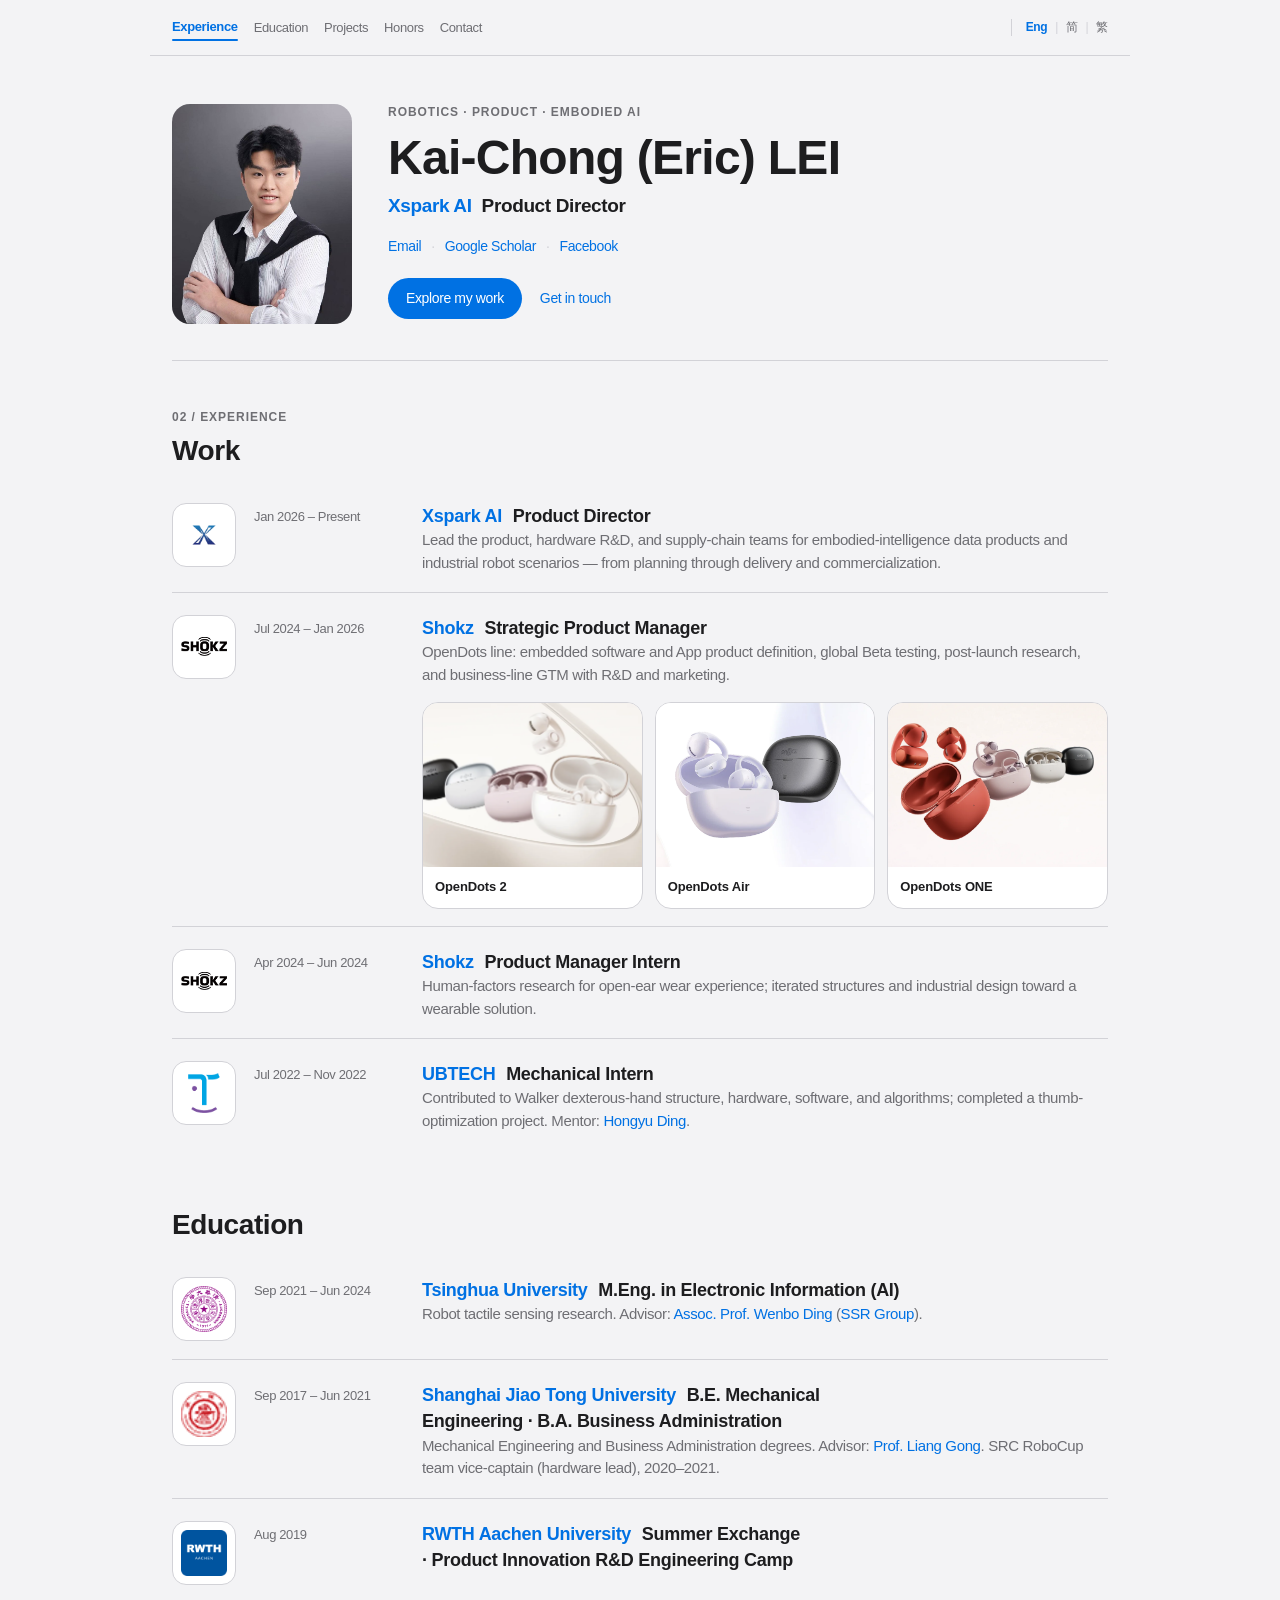
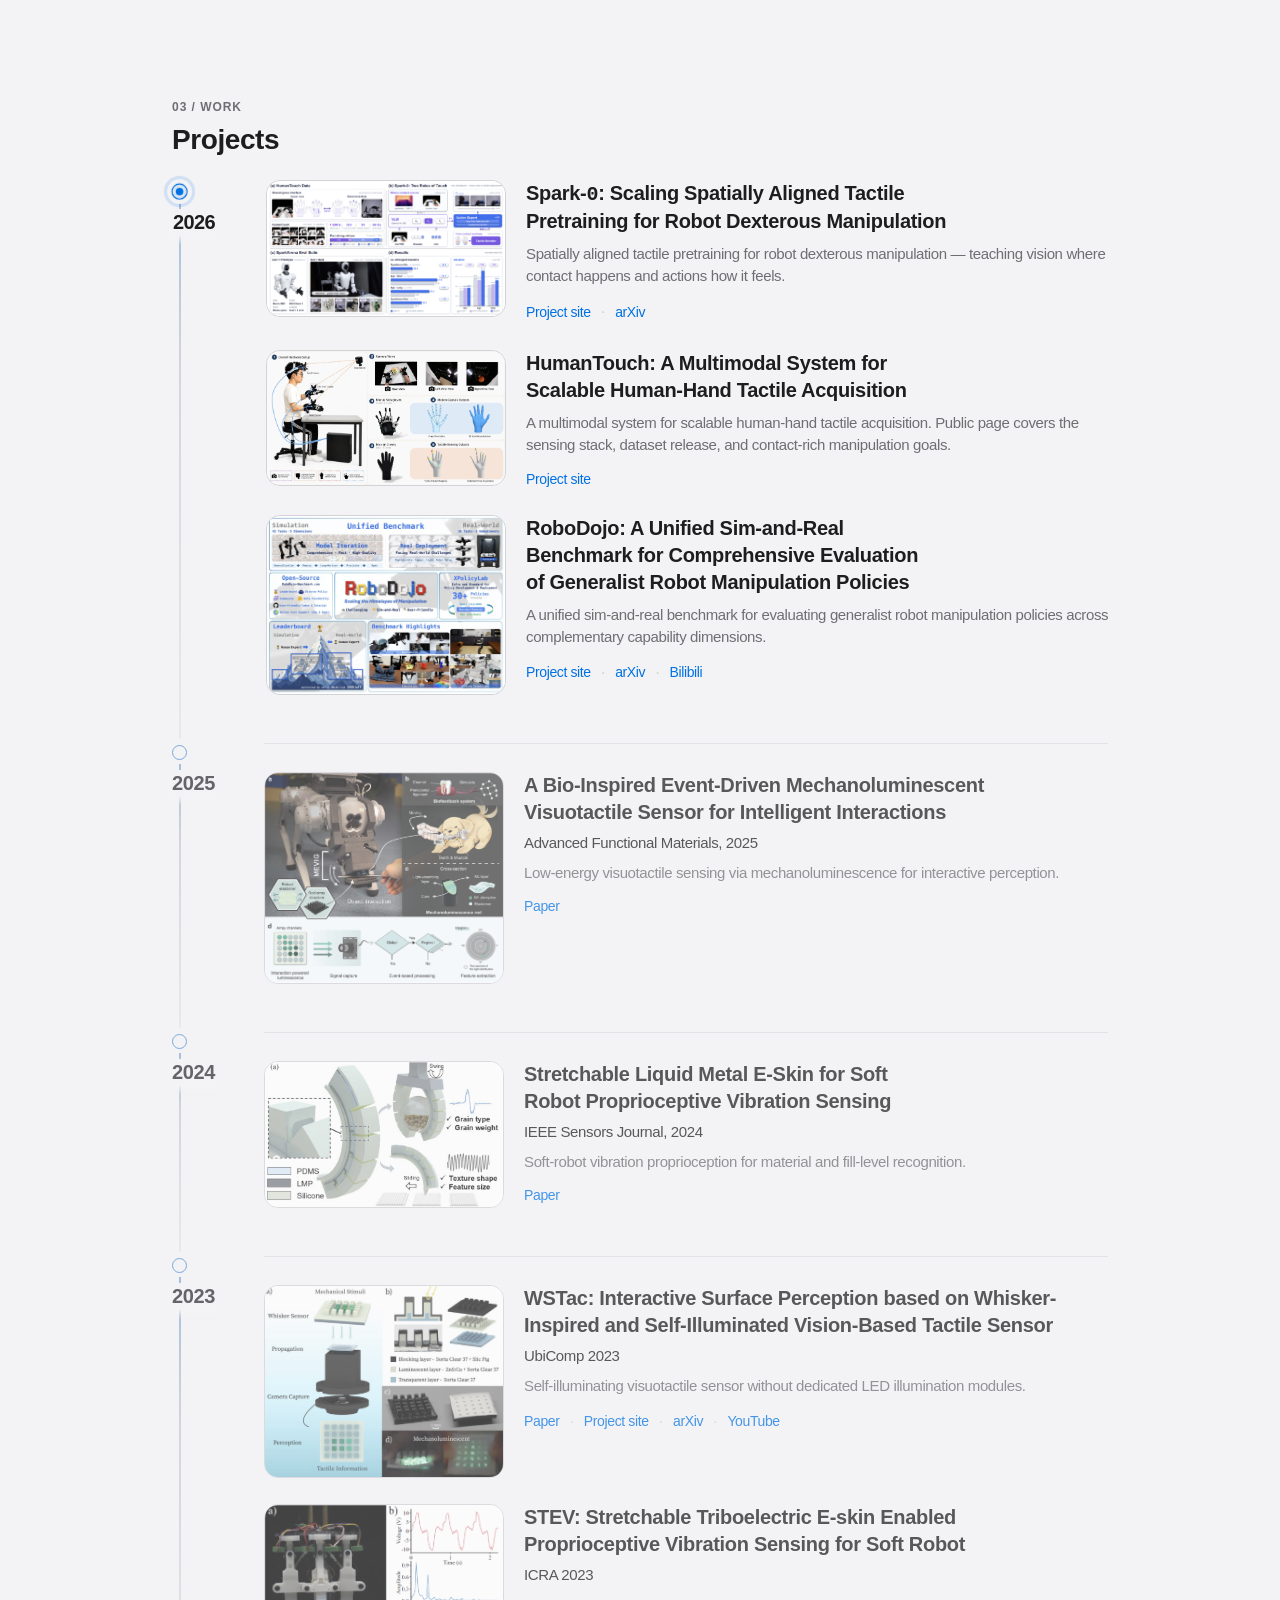
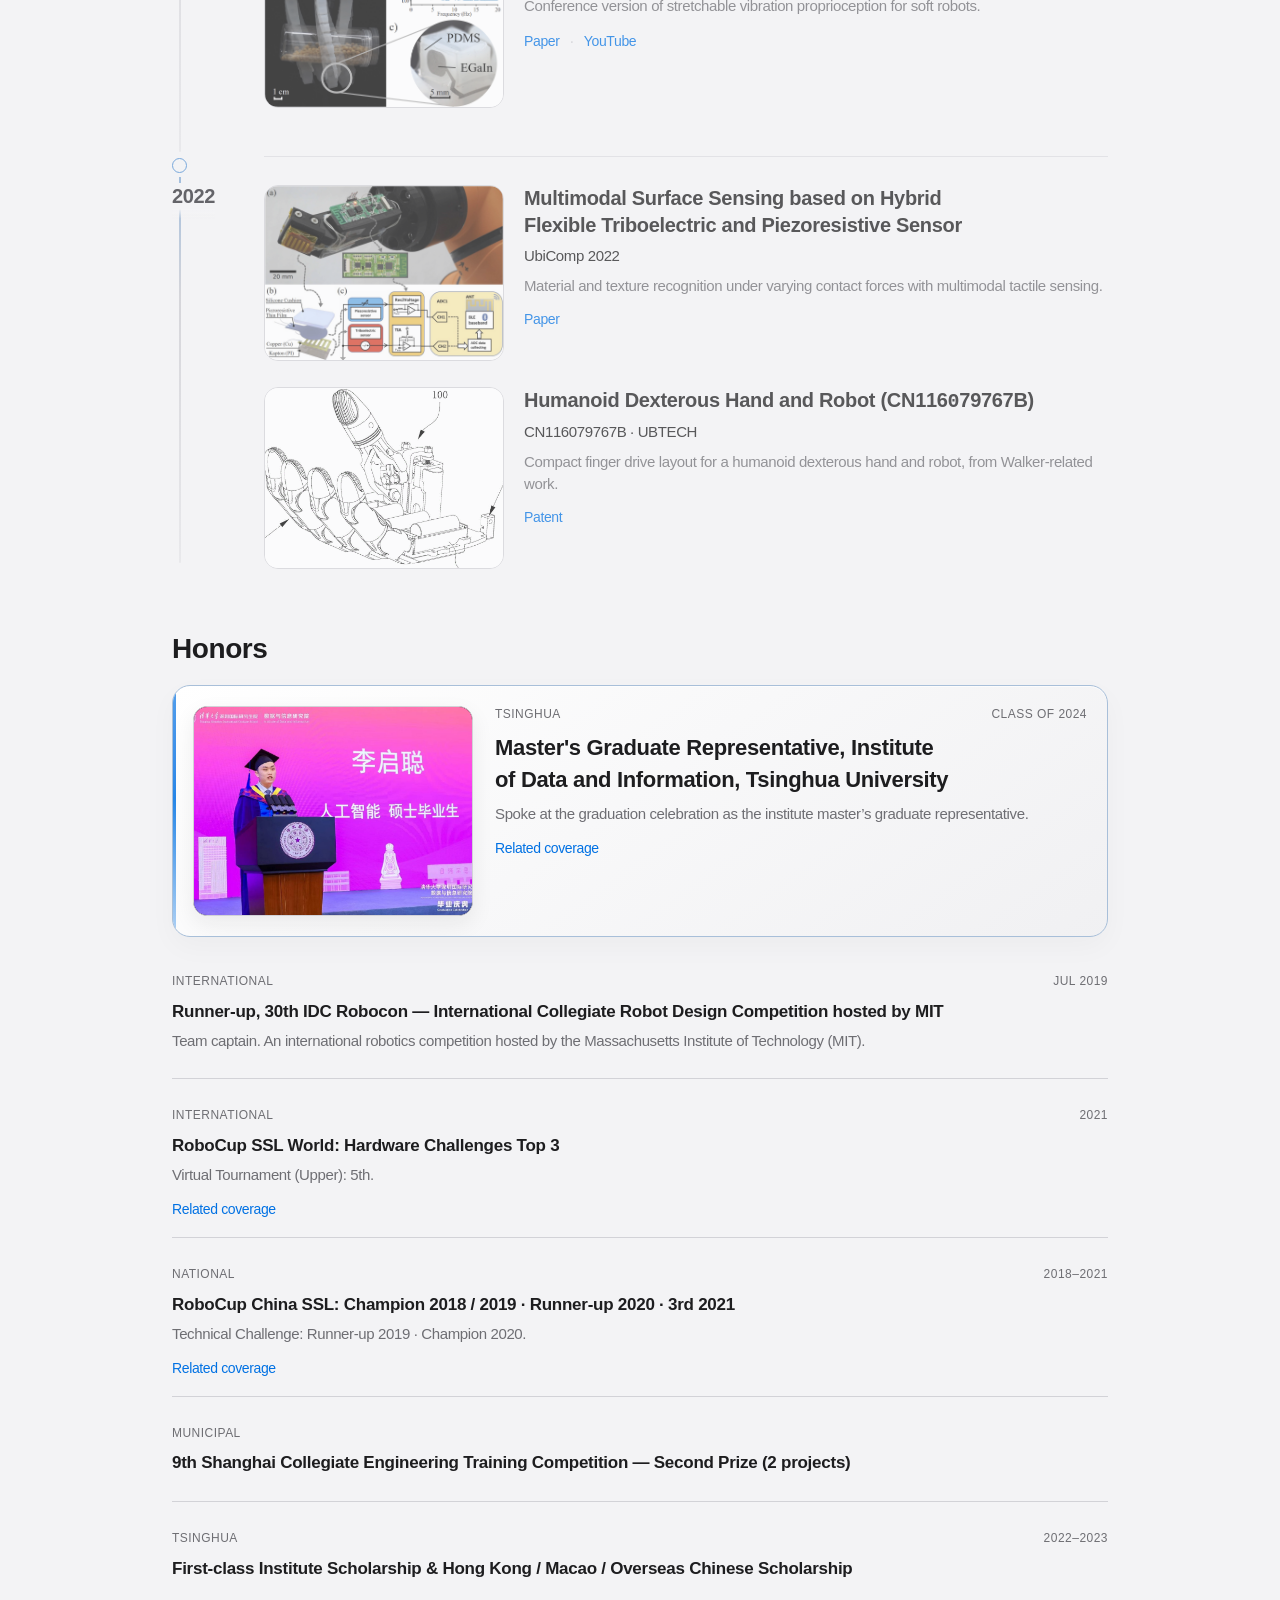
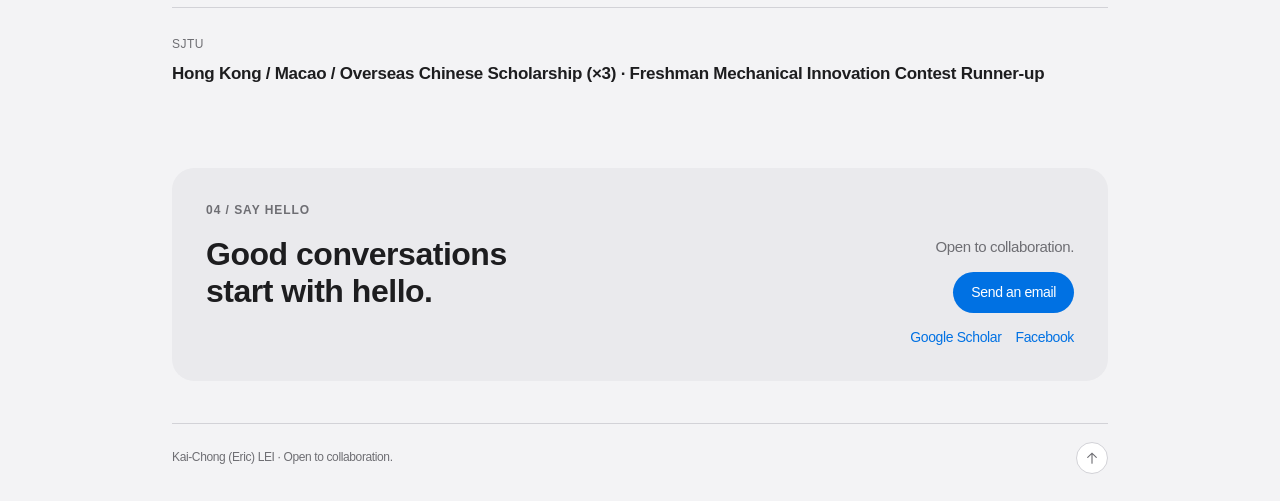
==== commit 7998be70: "Update Xspark title to Product Director" ====
--- a/en/index.html
+++ b/en/index.html
@@ -1,2 +1,2 @@
-<!doctype html><html lang="en"><head><meta charset="utf-8"><meta name="viewport" content="width=device-width, initial-scale=1"><title>Kai-Chong (Eric) LEI — Personal site</title><meta name="description" content="Product leader in robotics and embodied AI — projects, experience, and ways to connect."><link rel="canonical" href="https://ericleixd.github.io/en/"><link rel="alternate" hreflang="en" href="https://ericleixd.github.io/en/"><link rel="alternate" hreflang="zh-Hans" href="https://ericleixd.github.io/zh-Hans/"><link rel="alternate" hreflang="zh-Hant" href="https://ericleixd.github.io/zh-Hant/"><link rel="stylesheet" href="/site.css?v=6"></head><body style="--accent:#0071e3"><div id="website"><a class="skip-link" href="#main">Skip to content</a><div class="site-shell" id="top"><header class="site-header"><nav class="site-nav" aria-label="Primary"><a class="nav-link" href="#experience">Experience</a><a class="nav-link" href="#education">Education</a><a class="nav-link" href="#projects">Projects</a><a class="nav-link" href="#honors">Honors</a><a class="nav-link" href="#contact">Contact</a></nav><nav class="languages" aria-label="Language"><a href="/en/" lang="en" hreflang="en" aria-label="English" aria-current="page">Eng</a><span class="lang-sep" aria-hidden="true">|</span><a href="/zh-Hans/" lang="zh-Hans" hreflang="zh-Hans" aria-label="简体中文" >简</a><span class="lang-sep" aria-hidden="true">|</span><a href="/zh-Hant/" lang="zh-Hant" hreflang="zh-Hant" aria-label="繁體中文" >繁</a></nav></header><main id="main"><section class="hero"><aside class="identity-card"><div class="identity-art"><img src="/assets/portrait.jpg" alt="Portrait of Kai-Chong LEI"/></div></aside><div class="hero-copy"><p class="eyebrow">ROBOTICS · PRODUCT · EMBODIED AI</p><h1>Kai-Chong (Eric) LEI</h1><p class="hero-role"><a class="entity-link hero-org" href="https://xsparkai.com/" target="_blank" rel="noopener noreferrer">Xspark AI</a><span class="hero-role-title">VP of Product</span></p><div class="quick-links"><a href="mailto:liqc@xsparkai.com">Email</a><span class="dot" aria-hidden="true">·</span><a href="https://scholar.google.com/citations?hl=en&amp;user=IRvb198AAAAJ&amp;view_op=list_works&amp;sortby=pubdate" target="_blank" rel="noopener noreferrer">Google Scholar</a><span class="dot" aria-hidden="true">·</span><a href="https://www.facebook.com/eric.lei.775/" target="_blank" rel="noopener noreferrer">Facebook</a></div><div class="hero-actions"><a class="button primary" href="#projects">Explore my work</a><a class="text-link" href="#contact">Get in touch</a></div></div></section><section id="experience" class="section" aria-labelledby="experience-title"><div class="section-heading"><p class="eyebrow">02 / EXPERIENCE</p><h2 id="experience-title">Work</h2></div><div class="timeline"><article class="timeline-row"><a class="org-logo-link" href="https://xsparkai.com/" target="_blank" rel="noopener noreferrer" aria-label="Xspark AI"><div class="org-logo"><img src="/assets/logos/xspark.png" alt="Xspark AI" loading="lazy"/></div></a><span class="period">Jan 2026 – Present</span><div class="timeline-body"><h3><a class="entity-link" href="https://xsparkai.com/" target="_blank" rel="noopener noreferrer">Xspark AI</a> <span class="role-inline">VP of Product</span></h3><p>Lead the product, hardware R&amp;D, and supply-chain teams for embodied-intelligence data products and industrial robot scenarios — from planning through delivery and commercialization.</p></div></article><article class="timeline-row"><a class="org-logo-link" href="https://shokz.com/" target="_blank" rel="noopener noreferrer" aria-label="Shokz"><div class="org-logo"><img src="/assets/logos/shokz.png" alt="Shokz" loading="lazy"/></div></a><span class="period">Jul 2024 – Jan 2026</span><div class="timeline-body"><h3><a class="entity-link" href="https://shokz.com/" target="_blank" rel="noopener noreferrer">Shokz</a> <span class="role-inline">Strategic Product Manager</span></h3><p>OpenDots line: embedded software and App product definition, global Beta testing, post-launch research, and business-line GTM with R&amp;D and marketing.</p><div class="product-strip"><a class="product-tile" href="https://shokz.com/pages/opendots-2" target="_blank" rel="noopener noreferrer"><div class="product-tile-media"><img src="/assets/products/opendots-2.png" alt="OpenDots 2" loading="lazy"/></div><span class="product-tile-name">OpenDots 2</span></a><a class="product-tile" href="https://shokz.com/pages/opendots-air" target="_blank" rel="noopener noreferrer"><div class="product-tile-media"><img src="/assets/products/opendots-air.png" alt="OpenDots Air" loading="lazy"/></div><span class="product-tile-name">OpenDots Air</span></a><a class="product-tile" href="https://shokz.com/pages/opendots-one" target="_blank" rel="noopener noreferrer"><div class="product-tile-media"><img src="/assets/products/opendots-one.png" alt="OpenDots ONE" loading="lazy"/></div><span class="product-tile-name">OpenDots ONE</span></a></div></div></article><article class="timeline-row"><a class="org-logo-link" href="https://shokz.com/" target="_blank" rel="noopener noreferrer" aria-label="Shokz"><div class="org-logo"><img src="/assets/logos/shokz.png" alt="Shokz" loading="lazy"/></div></a><span class="period">Apr 2024 – Jun 2024</span><div class="timeline-body"><h3><a class="entity-link" href="https://shokz.com/" target="_blank" rel="noopener noreferrer">Shokz</a> <span class="role-inline">Product Manager Intern</span></h3><p>Human-factors research for open-ear wear experience; iterated structures and industrial design toward a wearable solution.</p></div></article><article class="timeline-row"><a class="org-logo-link" href="https://www.ubtrobot.com/en/" target="_blank" rel="noopener noreferrer" aria-label="UBTECH"><div class="org-logo"><img src="/assets/logos/ubtech.png" alt="UBTECH" loading="lazy"/></div></a><span class="period">Jul 2022 – Nov 2022</span><div class="timeline-body"><h3><a class="entity-link" href="https://www.ubtrobot.com/en/" target="_blank" rel="noopener noreferrer">UBTECH</a> <span class="role-inline">Mechanical Intern</span></h3><p>Contributed to Walker dexterous-hand structure, hardware, software, and algorithms; completed a thumb-optimization project. Mentor: <a class="entity-link" href="https://www.gdou.edu.cn/jnxy/info/1054/1802.htm" target="_blank" rel="noopener noreferrer">Hongyu Ding</a>.</p></div></article></div></section><section id="education" class="section section-continue" aria-labelledby="education-title"><div class="section-heading"><h2 id="education-title">Education</h2></div><div class="timeline"><article class="timeline-row"><a class="org-logo-link" href="https://www.tsinghua.edu.cn/" target="_blank" rel="noopener noreferrer" aria-label="Tsinghua University"><div class="org-logo"><img src="/assets/logos/tsinghua.png" alt="Tsinghua University" loading="lazy"/></div></a><span class="period">Sep 2021 – Jun 2024</span><div class="timeline-body"><h3><a class="entity-link" href="https://www.tsinghua.edu.cn/" target="_blank" rel="noopener noreferrer">Tsinghua University</a> <span class="role-inline">M.Eng. in Electronic Information (AI)</span></h3><p>Robot tactile sensing research. Advisor: <a class="entity-link" href="https://www.sigs.tsinghua.edu.cn/dwb/" target="_blank" rel="noopener noreferrer">Assoc. Prof. Wenbo Ding</a> (<a class="entity-link" href="https://ssr-group.net/" target="_blank" rel="noopener noreferrer">SSR Group</a>).</p></div></article><article class="timeline-row"><a class="org-logo-link" href="https://www.sjtu.edu.cn/" target="_blank" rel="noopener noreferrer" aria-label="Shanghai Jiao Tong University"><div class="org-logo"><img src="/assets/logos/sjtu.png" alt="Shanghai Jiao Tong University" loading="lazy"/></div></a><span class="period">Sep 2017 – Jun 2021</span><div class="timeline-body"><h3><a class="entity-link" href="https://www.sjtu.edu.cn/" target="_blank" rel="noopener noreferrer">Shanghai Jiao Tong University</a> <span class="role-inline">B.E. Mechanical Engineering · B.A. Business Administration</span></h3><p>Mechanical Engineering and Business Administration degrees. Advisor: <a class="entity-link" href="https://me.sjtu.edu.cn/teacher_directory1/gongliang.html" target="_blank" rel="noopener noreferrer">Prof. Liang Gong</a>. SRC RoboCup team vice-captain (hardware lead), 2020–2021.</p></div></article><article class="timeline-row"><a class="org-logo-link" href="https://www.rwth-aachen.de/" target="_blank" rel="noopener noreferrer" aria-label="RWTH Aachen University"><div class="org-logo"><img src="/assets/logos/rwth.png" alt="RWTH Aachen University" loading="lazy"/></div></a><span class="period">Aug 2019</span><div class="timeline-body"><h3><a class="entity-link" href="https://www.rwth-aachen.de/" target="_blank" rel="noopener noreferrer">RWTH Aachen University</a> <span class="role-inline">Summer Exchange · Product Innovation R&amp;D Engineering Camp</span></h3></div></article></div></section><section id="projects" class="section section-no-rule" aria-labelledby="projects-title"><div class="section-heading"><p class="eyebrow">03 / WORK</p><h2 id="projects-title">Projects</h2></div><div class="project-timeline"><div class="project-year-block"><div class="project-year-rail"><span class="project-year-node" aria-hidden="true"></span><div class="project-year numeric-safe">2026</div></div><div class="project-year-items"><article class="project-card has-cover"><div class="project-cover"><img src="/assets/covers/spark-0.png" alt="Spark-0: Scaling Spatially Aligned Tactile Pretraining for Robot Dexterous Manipulation" loading="lazy"/></div><div class="project-body"><h3 class="numeric-safe">Spark-<span class="digit-zero">0</span>: Scaling Spatially Aligned Tactile Pretraining for Robot Dexterous Manipulation</h3><p>Spatially aligned tactile pretraining for robot dexterous manipulation — teaching vision where contact happens and actions how it feels.</p><div class="out-links"><a class="text-link" href="https://xsparkai.com/Spark-0/" target="_blank" rel="noopener noreferrer">Project site</a><span class="dot" aria-hidden="true">·</span><a class="text-link" href="https://arxiv.org/abs/2610.22342" target="_blank" rel="noopener noreferrer">arXiv</a></div></div></article><article class="project-card has-cover"><div class="project-cover"><img src="/assets/covers/humantouch.png" alt="HumanTouch: A Multimodal System for Scalable Human-Hand Tactile Acquisition" loading="lazy"/></div><div class="project-body"><h3 class="numeric-safe">HumanTouch: A Multimodal System for Scalable Human-Hand Tactile Acquisition</h3><p>A multimodal system for scalable human-hand tactile acquisition. Public page covers the sensing stack, dataset release, and contact-rich manipulation goals.</p><div class="out-links"><a class="text-link" href="https://xsparkai.com/sparklab/humantouch/" target="_blank" rel="noopener noreferrer">Project site</a></div></div></article><article class="project-card has-cover"><div class="project-cover"><img src="/assets/covers/robodojo.jpg" alt="RoboDojo: A Unified Sim-and-Real Benchmark for Comprehensive Evaluation of Generalist Robot Manipulation Policies" loading="lazy"/></div><div class="project-body"><h3 class="numeric-safe">RoboDojo: A Unified Sim-and-Real Benchmark for Comprehensive Evaluation of Generalist Robot Manipulation Policies</h3><p>A unified sim-and-real benchmark for evaluating generalist robot manipulation policies across complementary capability dimensions.</p><div class="out-links"><a class="text-link" href="https://robodojo-benchmark.com/" target="_blank" rel="noopener noreferrer">Project site</a><span class="dot" aria-hidden="true">·</span><a class="text-link" href="https://arxiv.org/abs/2607.04434" target="_blank" rel="noopener noreferrer">arXiv</a><span class="dot" aria-hidden="true">·</span><a class="text-link" href="https://www.bilibili.com/video/BV1qSt26YEkk/" target="_blank" rel="noopener noreferrer">Bilibili</a></div></div></article></div></div><div class="project-year-block"><div class="project-year-rail"><span class="project-year-node" aria-hidden="true"></span><div class="project-year numeric-safe">2025</div></div><div class="project-year-items"><article class="project-card has-cover"><div class="project-cover"><img src="/assets/covers/mevig-visuotactile.png" alt="A Bio-Inspired Event-Driven Mechanoluminescent Visuotactile Sensor for Intelligent Interactions" loading="lazy"/></div><div class="project-body"><h3 class="numeric-safe">A Bio-Inspired Event-Driven Mechanoluminescent Visuotactile Sensor for Intelligent Interactions</h3><p class="venue">Advanced Functional Materials, 2025</p><p>Low-energy visuotactile sensing via mechanoluminescence for interactive perception.</p><div class="out-links"><a class="text-link" href="https://advanced.onlinelibrary.wiley.com/doi/abs/10.1002/adfm.202420872" target="_blank" rel="noopener noreferrer">Paper</a></div></div></article></div></div><div class="project-year-block"><div class="project-year-rail"><span class="project-year-node" aria-hidden="true"></span><div class="project-year numeric-safe">2024</div></div><div class="project-year-items"><article class="project-card has-cover"><div class="project-cover"><img src="/assets/covers/liquid-metal-eskin.png" alt="Stretchable Liquid Metal E-Skin for Soft Robot Proprioceptive Vibration Sensing" loading="lazy"/></div><div class="project-body"><h3 class="numeric-safe">Stretchable Liquid Metal E-Skin for Soft Robot Proprioceptive Vibration Sensing</h3><p class="venue">IEEE Sensors Journal, 2024</p><p>Soft-robot vibration proprioception for material and fill-level recognition.</p><div class="out-links"><a class="text-link" href="https://ieeexplore.ieee.org/abstract/document/10510211/" target="_blank" rel="noopener noreferrer">Paper</a></div></div></article></div></div><div class="project-year-block"><div class="project-year-rail"><span class="project-year-node" aria-hidden="true"></span><div class="project-year numeric-safe">2023</div></div><div class="project-year-items"><article class="project-card has-cover"><div class="project-cover"><img src="/assets/covers/wstac.png" alt="WSTac: Interactive Surface Perception based on Whisker-Inspired and Self-Illuminated Vision-Based Tactile Sensor" loading="lazy"/></div><div class="project-body"><h3 class="numeric-safe">WSTac: Interactive Surface Perception based on Whisker-Inspired and Self-Illuminated Vision-Based Tactile Sensor</h3><p class="venue">UbiComp 2023</p><p>Self-illuminating visuotactile sensor without dedicated LED illumination modules.</p><div class="out-links"><a class="text-link" href="https://dl.acm.org/doi/10.1145/3594739.3612916" target="_blank" rel="noopener noreferrer">Paper</a><span class="dot" aria-hidden="true">·</span><a class="text-link" href="https://sites.google.com/view/wstac/" target="_blank" rel="noopener noreferrer">Project site</a><span class="dot" aria-hidden="true">·</span><a class="text-link" href="https://arxiv.org/abs/2308.13241" target="_blank" rel="noopener noreferrer">arXiv</a><span class="dot" aria-hidden="true">·</span><a class="text-link" href="https://www.youtube.com/watch?v=0UY36Y_y56g" target="_blank" rel="noopener noreferrer">YouTube</a></div></div></article><article class="project-card has-cover"><div class="project-cover"><img src="/assets/covers/stev.png" alt="STEV: Stretchable Triboelectric E-skin Enabled Proprioceptive Vibration Sensing for Soft Robot" loading="lazy"/></div><div class="project-body"><h3 class="numeric-safe">STEV: Stretchable Triboelectric E-skin Enabled Proprioceptive Vibration Sensing for Soft Robot</h3><p class="venue">ICRA 2023</p><p>Conference version of stretchable vibration proprioception for soft robots.</p><div class="out-links"><a class="text-link" href="https://ieeexplore.ieee.org/document/10160790" target="_blank" rel="noopener noreferrer">Paper</a><span class="dot" aria-hidden="true">·</span><a class="text-link" href="https://www.youtube.com/watch?v=D2QbNgPtL-I&amp;t=205s" target="_blank" rel="noopener noreferrer">YouTube</a></div></div></article></div></div><div class="project-year-block"><div class="project-year-rail"><span class="project-year-node" aria-hidden="true"></span><div class="project-year numeric-safe">2022</div></div><div class="project-year-items"><article class="project-card has-cover"><div class="project-cover"><img src="/assets/covers/multimodal-surface-sensing.png" alt="Multimodal Surface Sensing based on Hybrid Flexible Triboelectric and Piezoresistive Sensor" loading="lazy"/></div><div class="project-body"><h3 class="numeric-safe">Multimodal Surface Sensing based on Hybrid Flexible Triboelectric and Piezoresistive Sensor</h3><p class="venue">UbiComp 2022</p><p>Material and texture recognition under varying contact forces with multimodal tactile sensing.</p><div class="out-links"><a class="text-link" href="https://dl.acm.org/doi/10.1145/3544793.3560404" target="_blank" rel="noopener noreferrer">Paper</a></div></div></article><article class="project-card has-cover"><div class="project-cover"><img src="/assets/covers/patent-cn116079767a.png" alt="Humanoid Dexterous Hand and Robot (CN116079767B)" loading="lazy"/></div><div class="project-body"><h3 class="numeric-safe">Humanoid Dexterous Hand and Robot (CN116<span class="digit-zero">0</span>79767B)</h3><p class="venue">CN116079767B · UBTECH</p><p>Compact finger drive layout for a humanoid dexterous hand and robot, from Walker-related work.</p><div class="out-links"><a class="text-link" href="https://patents.google.com/patent/CN116079767B/en" target="_blank" rel="noopener noreferrer">Patent</a></div></div></article></div></div></div></section><section id="honors" class="section section-continue" aria-labelledby="honors-title"><div class="section-heading"><h2 id="honors-title">Honors</h2></div><div class="honors"><article class="honor-card featured"><div class="honor-cover"><img src="/assets/honors/tsinghua-grad-rep.jpg" alt="Master&amp;#39;s Graduate Representative, Institute of Data and Information, Tsinghua University" loading="lazy"/></div><div class="honor-body"><div class="honor-meta"><span>Tsinghua</span><span>Class of 2024</span></div><h3>Master&#39;s Graduate Representative, Institute of Data and Information, Tsinghua University</h3><p>Spoke at the graduation celebration as the institute master’s graduate representative.</p><a class="text-link" href="https://www.tsinghua.edu.cn/" target="_blank" rel="noopener noreferrer">Related coverage</a></div></article><article class="honor-card"><div class="honor-body"><div class="honor-meta"><span>International</span><span>Jul 2019</span></div><h3>Runner-up, 30th IDC Robocon — International Collegiate Robot Design Competition hosted by MIT</h3><p>Team captain. An international robotics competition hosted by the Massachusetts Institute of Technology (MIT).</p></div></article><article class="honor-card"><div class="honor-body"><div class="honor-meta"><span>International</span><span>2021</span></div><h3>RoboCup SSL World: Hardware Challenges Top 3</h3><p>Virtual Tournament (Upper): 5th.</p><a class="text-link" href="https://mp.weixin.qq.com/s?__biz=MzIzNzAxNTE5OA==&amp;mid=2650219184&amp;idx=1&amp;sn=811200aa4e78bd03337ccedc665ca3c1" target="_blank" rel="noopener noreferrer">Related coverage</a></div></article><article class="honor-card"><div class="honor-body"><div class="honor-meta"><span>National</span><span>2018–2021</span></div><h3>RoboCup China SSL: Champion 2018 / 2019 · Runner-up 2020 · 3rd 2021</h3><p>Technical Challenge: Runner-up 2019 · Champion 2020.</p><a class="text-link" href="https://mp.weixin.qq.com/s?__biz=MjM5MDIyMDQyMA==&amp;mid=2650651995&amp;idx=1&amp;sn=fc51d8011697d6beb79208abbd070265" target="_blank" rel="noopener noreferrer">Related coverage</a></div></article><article class="honor-card"><div class="honor-body"><div class="honor-meta"><span>Municipal</span><span></span></div><h3>9th Shanghai Collegiate Engineering Training Competition — Second Prize (2 projects)</h3><p></p></div></article><article class="honor-card"><div class="honor-body"><div class="honor-meta"><span>Tsinghua</span><span>2022–2023</span></div><h3>First-class Institute Scholarship &amp; Hong Kong / Macao / Overseas Chinese Scholarship</h3><p></p></div></article><article class="honor-card"><div class="honor-body"><div class="honor-meta"><span>SJTU</span><span></span></div><h3>Hong Kong / Macao / Overseas Chinese Scholarship (×3) · Freshman Mechanical Innovation Contest Runner-up</h3><p></p></div></article></div></section><section id="contact" class="contact-section" aria-labelledby="contact-title"><p class="eyebrow">04 / SAY HELLO</p><div class="contact-grid"><h2 id="contact-title">Good conversations
-start with hello.</h2><div class="contact-actions"><p>Open to collaboration.</p><a class="button primary" href="mailto:liqc@xsparkai.com">Send an email</a><div class="social-links"><a href="https://scholar.google.com/citations?hl=en&amp;user=IRvb198AAAAJ&amp;view_op=list_works&amp;sortby=pubdate" target="_blank" rel="noopener noreferrer">Google Scholar</a><a href="https://www.facebook.com/eric.lei.775/" target="_blank" rel="noopener noreferrer">Facebook</a></div></div></div></section></main><footer class="site-footer"><span>Kai-Chong (Eric) LEI · Open to collaboration.</span><a class="back-top" href="#top" aria-label="Back to top"><svg viewBox="0 0 24 24" width="18" height="18" aria-hidden="true" focusable="false"><path fill="currentColor" d="M12 4.5 5.75 10.75a.75.75 0 0 0 1.06 1.06L11.25 7.37V19a.75.75 0 0 0 1.5 0V7.37l4.44 4.44a.75.75 0 1 0 1.06-1.06L12 4.5Z"/></svg></a></footer></div></div><script src="/site.js?v=4" defer></script></body></html>+<!doctype html><html lang="en"><head><meta charset="utf-8"><meta name="viewport" content="width=device-width, initial-scale=1"><title>Kai-Chong (Eric) LEI — Personal site</title><meta name="description" content="Product leader in robotics and embodied AI — projects, experience, and ways to connect."><link rel="canonical" href="https://ericleixd.github.io/en/"><link rel="alternate" hreflang="en" href="https://ericleixd.github.io/en/"><link rel="alternate" hreflang="zh-Hans" href="https://ericleixd.github.io/zh-Hans/"><link rel="alternate" hreflang="zh-Hant" href="https://ericleixd.github.io/zh-Hant/"><link rel="stylesheet" href="/site.css?v=5"></head><body style="--accent:#0071e3"><div id="website"><a class="skip-link" href="#main">Skip to content</a><div class="site-shell" id="top"><header class="site-header"><nav class="site-nav" aria-label="Primary"><a class="nav-link" href="#experience">Experience</a><a class="nav-link" href="#education">Education</a><a class="nav-link" href="#projects">Projects</a><a class="nav-link" href="#honors">Honors</a><a class="nav-link" href="#contact">Contact</a></nav><nav class="languages" aria-label="Language"><a href="/en/" lang="en" hreflang="en" aria-label="English" aria-current="page">Eng</a><span class="lang-sep" aria-hidden="true">|</span><a href="/zh-Hans/" lang="zh-Hans" hreflang="zh-Hans" aria-label="简体中文" >简</a><span class="lang-sep" aria-hidden="true">|</span><a href="/zh-Hant/" lang="zh-Hant" hreflang="zh-Hant" aria-label="繁體中文" >繁</a></nav></header><main id="main"><section class="hero"><aside class="identity-card"><div class="identity-art"><img src="/assets/portrait.jpg" alt="Portrait of Kai-Chong LEI"/></div></aside><div class="hero-copy"><p class="eyebrow">ROBOTICS · PRODUCT · EMBODIED AI</p><h1>Kai-Chong (Eric) LEI</h1><p class="hero-role"><a class="entity-link hero-org" href="https://xsparkai.com/" target="_blank" rel="noopener noreferrer">Xspark AI</a><span class="hero-role-title">Product Director</span></p><div class="quick-links"><a href="mailto:liqc@xsparkai.com">Email</a><span class="dot" aria-hidden="true">·</span><a href="https://scholar.google.com/citations?hl=en&amp;user=IRvb198AAAAJ&amp;view_op=list_works&amp;sortby=pubdate" target="_blank" rel="noopener noreferrer">Google Scholar</a><span class="dot" aria-hidden="true">·</span><a href="https://www.facebook.com/eric.lei.775/" target="_blank" rel="noopener noreferrer">Facebook</a></div><div class="hero-actions"><a class="button primary" href="#projects">Explore my work</a><a class="text-link" href="#contact">Get in touch</a></div></div></section><section id="experience" class="section" aria-labelledby="experience-title"><div class="section-heading"><p class="eyebrow">02 / EXPERIENCE</p><h2 id="experience-title">Work</h2></div><div class="timeline"><article class="timeline-row"><a class="org-logo-link" href="https://xsparkai.com/" target="_blank" rel="noopener noreferrer" aria-label="Xspark AI"><div class="org-logo"><img src="/assets/logos/xspark.png" alt="Xspark AI" loading="lazy"/></div></a><span class="period">Jan 2026 – Present</span><div class="timeline-body"><h3><a class="entity-link" href="https://xsparkai.com/" target="_blank" rel="noopener noreferrer">Xspark AI</a> <span class="role-inline">Product Director</span></h3><p>Lead the product, hardware R&amp;D, and supply-chain teams for embodied-intelligence data products and industrial robot scenarios — from planning through delivery and commercialization.</p></div></article><article class="timeline-row"><a class="org-logo-link" href="https://shokz.com/" target="_blank" rel="noopener noreferrer" aria-label="Shokz"><div class="org-logo"><img src="/assets/logos/shokz.png" alt="Shokz" loading="lazy"/></div></a><span class="period">Jul 2024 – Jan 2026</span><div class="timeline-body"><h3><a class="entity-link" href="https://shokz.com/" target="_blank" rel="noopener noreferrer">Shokz</a> <span class="role-inline">Strategic Product Manager</span></h3><p>OpenDots line: embedded software and App product definition, global Beta testing, post-launch research, and business-line GTM with R&amp;D and marketing.</p><div class="product-strip"><a class="product-tile" href="https://shokz.com/pages/opendots-2" target="_blank" rel="noopener noreferrer"><div class="product-tile-media"><img src="/assets/products/opendots-2.png" alt="OpenDots 2" loading="lazy"/></div><span class="product-tile-name">OpenDots 2</span></a><a class="product-tile" href="https://shokz.com/pages/opendots-air" target="_blank" rel="noopener noreferrer"><div class="product-tile-media"><img src="/assets/products/opendots-air.png" alt="OpenDots Air" loading="lazy"/></div><span class="product-tile-name">OpenDots Air</span></a><a class="product-tile" href="https://shokz.com/pages/opendots-one" target="_blank" rel="noopener noreferrer"><div class="product-tile-media"><img src="/assets/products/opendots-one.png" alt="OpenDots ONE" loading="lazy"/></div><span class="product-tile-name">OpenDots ONE</span></a></div></div></article><article class="timeline-row"><a class="org-logo-link" href="https://shokz.com/" target="_blank" rel="noopener noreferrer" aria-label="Shokz"><div class="org-logo"><img src="/assets/logos/shokz.png" alt="Shokz" loading="lazy"/></div></a><span class="period">Apr 2024 – Jun 2024</span><div class="timeline-body"><h3><a class="entity-link" href="https://shokz.com/" target="_blank" rel="noopener noreferrer">Shokz</a> <span class="role-inline">Product Manager Intern</span></h3><p>Human-factors research for open-ear wear experience; iterated structures and industrial design toward a wearable solution.</p></div></article><article class="timeline-row"><a class="org-logo-link" href="https://www.ubtrobot.com/en/" target="_blank" rel="noopener noreferrer" aria-label="UBTECH"><div class="org-logo"><img src="/assets/logos/ubtech.png" alt="UBTECH" loading="lazy"/></div></a><span class="period">Jul 2022 – Nov 2022</span><div class="timeline-body"><h3><a class="entity-link" href="https://www.ubtrobot.com/en/" target="_blank" rel="noopener noreferrer">UBTECH</a> <span class="role-inline">Mechanical Intern</span></h3><p>Contributed to Walker dexterous-hand structure, hardware, software, and algorithms; completed a thumb-optimization project. Mentor: <a class="entity-link" href="https://www.gdou.edu.cn/jnxy/info/1054/1802.htm" target="_blank" rel="noopener noreferrer">Hongyu Ding</a>.</p></div></article></div></section><section id="education" class="section section-continue" aria-labelledby="education-title"><div class="section-heading"><h2 id="education-title">Education</h2></div><div class="timeline"><article class="timeline-row"><a class="org-logo-link" href="https://www.tsinghua.edu.cn/" target="_blank" rel="noopener noreferrer" aria-label="Tsinghua University"><div class="org-logo"><img src="/assets/logos/tsinghua.png" alt="Tsinghua University" loading="lazy"/></div></a><span class="period">Sep 2021 – Jun 2024</span><div class="timeline-body"><h3><a class="entity-link" href="https://www.tsinghua.edu.cn/" target="_blank" rel="noopener noreferrer">Tsinghua University</a> <span class="role-inline">M.Eng. in Electronic Information (AI)</span></h3><p>Robot tactile sensing research. Advisor: <a class="entity-link" href="https://www.sigs.tsinghua.edu.cn/dwb/" target="_blank" rel="noopener noreferrer">Assoc. Prof. Wenbo Ding</a> (<a class="entity-link" href="https://ssr-group.net/" target="_blank" rel="noopener noreferrer">SSR Group</a>).</p></div></article><article class="timeline-row"><a class="org-logo-link" href="https://www.sjtu.edu.cn/" target="_blank" rel="noopener noreferrer" aria-label="Shanghai Jiao Tong University"><div class="org-logo"><img src="/assets/logos/sjtu.png" alt="Shanghai Jiao Tong University" loading="lazy"/></div></a><span class="period">Sep 2017 – Jun 2021</span><div class="timeline-body"><h3><a class="entity-link" href="https://www.sjtu.edu.cn/" target="_blank" rel="noopener noreferrer">Shanghai Jiao Tong University</a> <span class="role-inline">B.E. Mechanical Engineering · B.A. Business Administration</span></h3><p>Mechanical Engineering and Business Administration degrees. Advisor: <a class="entity-link" href="https://me.sjtu.edu.cn/teacher_directory1/gongliang.html" target="_blank" rel="noopener noreferrer">Prof. Liang Gong</a>. SRC RoboCup team vice-captain (hardware lead), 2020–2021.</p></div></article><article class="timeline-row"><a class="org-logo-link" href="https://www.rwth-aachen.de/" target="_blank" rel="noopener noreferrer" aria-label="RWTH Aachen University"><div class="org-logo"><img src="/assets/logos/rwth.png" alt="RWTH Aachen University" loading="lazy"/></div></a><span class="period">Aug 2019</span><div class="timeline-body"><h3><a class="entity-link" href="https://www.rwth-aachen.de/" target="_blank" rel="noopener noreferrer">RWTH Aachen University</a> <span class="role-inline">Summer Exchange · Product Innovation R&amp;D Engineering Camp</span></h3></div></article></div></section><section id="projects" class="section section-no-rule" aria-labelledby="projects-title"><div class="section-heading"><p class="eyebrow">03 / WORK</p><h2 id="projects-title">Projects</h2></div><div class="project-timeline"><div class="project-year-block"><div class="project-year-rail"><span class="project-year-node" aria-hidden="true"></span><div class="project-year numeric-safe">2026</div></div><div class="project-year-items"><article class="project-card has-cover"><div class="project-cover"><img src="/assets/covers/spark-0.png" alt="Spark-0: Scaling Spatially Aligned Tactile Pretraining for Robot Dexterous Manipulation" loading="lazy"/></div><div class="project-body"><h3 class="numeric-safe">Spark-<span class="digit-zero">0</span>: Scaling Spatially Aligned Tactile Pretraining for Robot Dexterous Manipulation</h3><p>Spatially aligned tactile pretraining for robot dexterous manipulation — teaching vision where contact happens and actions how it feels.</p><div class="out-links"><a class="text-link" href="https://xsparkai.com/Spark-0/" target="_blank" rel="noopener noreferrer">Project site</a><span class="dot" aria-hidden="true">·</span><a class="text-link" href="https://arxiv.org/abs/2610.22342" target="_blank" rel="noopener noreferrer">arXiv</a></div></div></article><article class="project-card has-cover"><div class="project-cover"><img src="/assets/covers/humantouch.png" alt="HumanTouch: A Multimodal System for Scalable Human-Hand Tactile Acquisition" loading="lazy"/></div><div class="project-body"><h3 class="numeric-safe">HumanTouch: A Multimodal System for Scalable Human-Hand Tactile Acquisition</h3><p>A multimodal system for scalable human-hand tactile acquisition. Public page covers the sensing stack, dataset release, and contact-rich manipulation goals.</p><div class="out-links"><a class="text-link" href="https://xsparkai.com/sparklab/humantouch/" target="_blank" rel="noopener noreferrer">Project site</a></div></div></article><article class="project-card has-cover"><div class="project-cover"><img src="/assets/covers/robodojo.jpg" alt="RoboDojo: A Unified Sim-and-Real Benchmark for Comprehensive Evaluation of Generalist Robot Manipulation Policies" loading="lazy"/></div><div class="project-body"><h3 class="numeric-safe">RoboDojo: A Unified Sim-and-Real Benchmark for Comprehensive Evaluation of Generalist Robot Manipulation Policies</h3><p>A unified sim-and-real benchmark for evaluating generalist robot manipulation policies across complementary capability dimensions.</p><div class="out-links"><a class="text-link" href="https://robodojo-benchmark.com/" target="_blank" rel="noopener noreferrer">Project site</a><span class="dot" aria-hidden="true">·</span><a class="text-link" href="https://arxiv.org/abs/2607.04434" target="_blank" rel="noopener noreferrer">arXiv</a><span class="dot" aria-hidden="true">·</span><a class="text-link" href="https://www.bilibili.com/video/BV1qSt26YEkk/" target="_blank" rel="noopener noreferrer">Bilibili</a></div></div></article></div></div><div class="project-year-block"><div class="project-year-rail"><span class="project-year-node" aria-hidden="true"></span><div class="project-year numeric-safe">2025</div></div><div class="project-year-items"><article class="project-card has-cover"><div class="project-cover"><img src="/assets/covers/mevig-visuotactile.png" alt="A Bio-Inspired Event-Driven Mechanoluminescent Visuotactile Sensor for Intelligent Interactions" loading="lazy"/></div><div class="project-body"><h3 class="numeric-safe">A Bio-Inspired Event-Driven Mechanoluminescent Visuotactile Sensor for Intelligent Interactions</h3><p class="venue">Advanced Functional Materials, 2025</p><p>Low-energy visuotactile sensing via mechanoluminescence for interactive perception.</p><div class="out-links"><a class="text-link" href="https://advanced.onlinelibrary.wiley.com/doi/abs/10.1002/adfm.202420872" target="_blank" rel="noopener noreferrer">Paper</a></div></div></article></div></div><div class="project-year-block"><div class="project-year-rail"><span class="project-year-node" aria-hidden="true"></span><div class="project-year numeric-safe">2024</div></div><div class="project-year-items"><article class="project-card has-cover"><div class="project-cover"><img src="/assets/covers/liquid-metal-eskin.png" alt="Stretchable Liquid Metal E-Skin for Soft Robot Proprioceptive Vibration Sensing" loading="lazy"/></div><div class="project-body"><h3 class="numeric-safe">Stretchable Liquid Metal E-Skin for Soft Robot Proprioceptive Vibration Sensing</h3><p class="venue">IEEE Sensors Journal, 2024</p><p>Soft-robot vibration proprioception for material and fill-level recognition.</p><div class="out-links"><a class="text-link" href="https://ieeexplore.ieee.org/abstract/document/10510211/" target="_blank" rel="noopener noreferrer">Paper</a></div></div></article></div></div><div class="project-year-block"><div class="project-year-rail"><span class="project-year-node" aria-hidden="true"></span><div class="project-year numeric-safe">2023</div></div><div class="project-year-items"><article class="project-card has-cover"><div class="project-cover"><img src="/assets/covers/wstac.png" alt="WSTac: Interactive Surface Perception based on Whisker-Inspired and Self-Illuminated Vision-Based Tactile Sensor" loading="lazy"/></div><div class="project-body"><h3 class="numeric-safe">WSTac: Interactive Surface Perception based on Whisker-Inspired and Self-Illuminated Vision-Based Tactile Sensor</h3><p class="venue">UbiComp 2023</p><p>Self-illuminating visuotactile sensor without dedicated LED illumination modules.</p><div class="out-links"><a class="text-link" href="https://dl.acm.org/doi/10.1145/3594739.3612916" target="_blank" rel="noopener noreferrer">Paper</a><span class="dot" aria-hidden="true">·</span><a class="text-link" href="https://sites.google.com/view/wstac/" target="_blank" rel="noopener noreferrer">Project site</a><span class="dot" aria-hidden="true">·</span><a class="text-link" href="https://arxiv.org/abs/2308.13241" target="_blank" rel="noopener noreferrer">arXiv</a><span class="dot" aria-hidden="true">·</span><a class="text-link" href="https://www.youtube.com/watch?v=0UY36Y_y56g" target="_blank" rel="noopener noreferrer">YouTube</a></div></div></article><article class="project-card has-cover"><div class="project-cover"><img src="/assets/covers/stev.png" alt="STEV: Stretchable Triboelectric E-skin Enabled Proprioceptive Vibration Sensing for Soft Robot" loading="lazy"/></div><div class="project-body"><h3 class="numeric-safe">STEV: Stretchable Triboelectric E-skin Enabled Proprioceptive Vibration Sensing for Soft Robot</h3><p class="venue">ICRA 2023</p><p>Conference version of stretchable vibration proprioception for soft robots.</p><div class="out-links"><a class="text-link" href="https://ieeexplore.ieee.org/document/10160790" target="_blank" rel="noopener noreferrer">Paper</a><span class="dot" aria-hidden="true">·</span><a class="text-link" href="https://www.youtube.com/watch?v=D2QbNgPtL-I&amp;t=205s" target="_blank" rel="noopener noreferrer">YouTube</a></div></div></article></div></div><div class="project-year-block"><div class="project-year-rail"><span class="project-year-node" aria-hidden="true"></span><div class="project-year numeric-safe">2022</div></div><div class="project-year-items"><article class="project-card has-cover"><div class="project-cover"><img src="/assets/covers/multimodal-surface-sensing.png" alt="Multimodal Surface Sensing based on Hybrid Flexible Triboelectric and Piezoresistive Sensor" loading="lazy"/></div><div class="project-body"><h3 class="numeric-safe">Multimodal Surface Sensing based on Hybrid Flexible Triboelectric and Piezoresistive Sensor</h3><p class="venue">UbiComp 2022</p><p>Material and texture recognition under varying contact forces with multimodal tactile sensing.</p><div class="out-links"><a class="text-link" href="https://dl.acm.org/doi/10.1145/3544793.3560404" target="_blank" rel="noopener noreferrer">Paper</a></div></div></article><article class="project-card has-cover"><div class="project-cover"><img src="/assets/covers/patent-cn116079767a.png" alt="Humanoid Dexterous Hand and Robot (CN116079767B)" loading="lazy"/></div><div class="project-body"><h3 class="numeric-safe">Humanoid Dexterous Hand and Robot (CN116<span class="digit-zero">0</span>79767B)</h3><p class="venue">CN116079767B · UBTECH</p><p>Compact finger drive layout for a humanoid dexterous hand and robot, from Walker-related work.</p><div class="out-links"><a class="text-link" href="https://patents.google.com/patent/CN116079767B/en" target="_blank" rel="noopener noreferrer">Patent</a></div></div></article></div></div></div></section><section id="honors" class="section section-continue" aria-labelledby="honors-title"><div class="section-heading"><h2 id="honors-title">Honors</h2></div><div class="honors"><article class="honor-card featured"><div class="honor-cover"><img src="/assets/honors/tsinghua-grad-rep.jpg" alt="Master&amp;#39;s Graduate Representative, Institute of Data and Information, Tsinghua University" loading="lazy"/></div><div class="honor-body"><div class="honor-meta"><span>Tsinghua</span><span>Class of 2024</span></div><h3>Master&#39;s Graduate Representative, Institute of Data and Information, Tsinghua University</h3><p>Spoke at the graduation celebration as the institute master’s graduate representative.</p><a class="text-link" href="https://www.tsinghua.edu.cn/" target="_blank" rel="noopener noreferrer">Related coverage</a></div></article><article class="honor-card"><div class="honor-body"><div class="honor-meta"><span>International</span><span>Jul 2019</span></div><h3>Runner-up, 30th IDC Robocon — International Collegiate Robot Design Competition hosted by MIT</h3><p>Team captain. An international robotics competition hosted by the Massachusetts Institute of Technology (MIT).</p></div></article><article class="honor-card"><div class="honor-body"><div class="honor-meta"><span>International</span><span>2021</span></div><h3>RoboCup SSL World: Hardware Challenges Top 3</h3><p>Virtual Tournament (Upper): 5th.</p><a class="text-link" href="https://mp.weixin.qq.com/s?__biz=MzIzNzAxNTE5OA==&amp;mid=2650219184&amp;idx=1&amp;sn=811200aa4e78bd03337ccedc665ca3c1" target="_blank" rel="noopener noreferrer">Related coverage</a></div></article><article class="honor-card"><div class="honor-body"><div class="honor-meta"><span>National</span><span>2018–2021</span></div><h3>RoboCup China SSL: Champion 2018 / 2019 · Runner-up 2020 · 3rd 2021</h3><p>Technical Challenge: Runner-up 2019 · Champion 2020.</p><a class="text-link" href="https://mp.weixin.qq.com/s?__biz=MjM5MDIyMDQyMA==&amp;mid=2650651995&amp;idx=1&amp;sn=fc51d8011697d6beb79208abbd070265" target="_blank" rel="noopener noreferrer">Related coverage</a></div></article><article class="honor-card"><div class="honor-body"><div class="honor-meta"><span>Municipal</span><span></span></div><h3>9th Shanghai Collegiate Engineering Training Competition — Second Prize (2 projects)</h3><p></p></div></article><article class="honor-card"><div class="honor-body"><div class="honor-meta"><span>Tsinghua</span><span>2022–2023</span></div><h3>First-class Institute Scholarship &amp; Hong Kong / Macao / Overseas Chinese Scholarship</h3><p></p></div></article><article class="honor-card"><div class="honor-body"><div class="honor-meta"><span>SJTU</span><span></span></div><h3>Hong Kong / Macao / Overseas Chinese Scholarship (×3) · Freshman Mechanical Innovation Contest Runner-up</h3><p></p></div></article></div></section><section id="contact" class="contact-section" aria-labelledby="contact-title"><p class="eyebrow">04 / SAY HELLO</p><div class="contact-grid"><h2 id="contact-title">Good conversations
+start with hello.</h2><div class="contact-actions"><p>Open to collaboration.</p><a class="button primary" href="mailto:liqc@xsparkai.com">Send an email</a><div class="social-links"><a href="https://scholar.google.com/citations?hl=en&amp;user=IRvb198AAAAJ&amp;view_op=list_works&amp;sortby=pubdate" target="_blank" rel="noopener noreferrer">Google Scholar</a><a href="https://www.facebook.com/eric.lei.775/" target="_blank" rel="noopener noreferrer">Facebook</a></div></div></div></section></main><footer class="site-footer"><span>Kai-Chong (Eric) LEI · Open to collaboration.</span><a class="back-top" href="#top" aria-label="Back to top"><svg viewBox="0 0 24 24" width="18" height="18" aria-hidden="true" focusable="false"><path fill="currentColor" d="M12 4.5 5.75 10.75a.75.75 0 0 0 1.06 1.06L11.25 7.37V19a.75.75 0 0 0 1.5 0V7.37l4.44 4.44a.75.75 0 1 0 1.06-1.06L12 4.5Z"/></svg></a></footer></div></div><script src="/site.js?v=3" defer></script></body></html>
--- a/site.css
+++ b/site.css
@@ -11,10 +11,10 @@
   --zh-hant:"PingFang HK","PingFang TC","Hiragino Sans CNS","Microsoft JhengHei",sans-serif
 }
 *{box-sizing:border-box}
-html{scroll-behavior:smooth;scroll-padding-top:var(--header-offset, 72px)}
+html{scroll-behavior:smooth;scroll-padding-top:32px}
 body{margin:0;background:var(--paper);color:var(--ink);font-family:var(--sans);font-size:17px;line-height:1.47059;font-weight:400;letter-spacing:-.022em}
-html:lang(zh-Hans) body{font-family:-apple-system,BlinkMacSystemFont,var(--zh-hans)}
-html:lang(zh-Hant) body{font-family:-apple-system,BlinkMacSystemFont,var(--zh-hant)}
+html:lang(zh-Hans) body,html:lang(zh-Hans){font-family:var(--sans),var(--zh-hans)}
+html:lang(zh-Hant) body,html:lang(zh-Hant){font-family:var(--sans),var(--zh-hant)}
 a{color:var(--accent);text-decoration:none}
 button,a{-webkit-tap-highlight-color:transparent}
 a:focus-visible{outline:3px solid color-mix(in srgb,var(--accent) 35%,white);outline-offset:3px}
@@ -26,7 +26,7 @@
 .numeric-safe,.digit-zero{font-variant-numeric:lining-nums tabular-nums;font-feature-settings:"tnum" 1,"lnum" 1,"zero" 1}
 .digit-zero{font-family:ui-monospace,SFMono-Regular,Menlo,Consolas,monospace;font-weight:600}
 .site-shell{max-width:980px;margin:auto;padding:0 22px}
-.site-header{position:sticky;top:0;z-index:40;min-height:52px;display:flex;align-items:center;justify-content:space-between;gap:18px;border-bottom:1px solid var(--line);flex-wrap:wrap;margin:0 -22px;padding:12px 22px;background:var(--paper);background:color-mix(in srgb,var(--paper) 88%,transparent);backdrop-filter:saturate(180%) blur(20px);-webkit-backdrop-filter:saturate(180%) blur(20px)}
+.site-header{position:sticky;top:0;z-index:40;min-height:52px;display:flex;align-items:center;justify-content:space-between;gap:18px;border-bottom:1px solid var(--line);flex-wrap:wrap;margin:0 -22px;padding:12px 22px;background:color-mix(in srgb,var(--paper) 88%,transparent);backdrop-filter:saturate(180%) blur(20px);-webkit-backdrop-filter:saturate(180%) blur(20px)}
 .site-nav{display:flex;flex-wrap:wrap;gap:8px 16px;justify-content:flex-start;margin:0;font-size:13px}
 .site-nav a,.nav-link{position:relative;color:var(--muted);font-weight:500;text-decoration:none;padding:6px 0;transition:color .22s ease,transform .22s ease}
 .site-nav a::after,.nav-link::after{content:"";position:absolute;left:0;right:0;bottom:1px;height:2px;border-radius:2px;background:var(--accent);transform:scaleX(0);transform-origin:left center;opacity:0;transition:transform .28s cubic-bezier(.22,1,.36,1),opacity .2s ease}
@@ -68,8 +68,8 @@
 .biography{color:var(--muted);padding-top:16px;white-space:pre-line;font-size:17px;max-width:72ch}
 .section-intro{max-width:640px;color:var(--muted);margin-top:12px;font-size:15px}
 .project-timeline{margin-top:22px;display:flex;flex-direction:column;gap:0;--rail-x:7px}
-.project-year-block{display:grid;grid-template-columns:72px minmax(0,1fr);gap:20px;align-items:start;position:relative;padding-bottom:40px;--rail-progress:0;transition:opacity .7s cubic-bezier(.22,1,.36,1),transform .7s cubic-bezier(.22,1,.36,1)}
-.project-year-block.awaiting-reveal,.honor-card.featured.awaiting-reveal{opacity:0;transform:translateY(14px)}
+.project-year-block{display:grid;grid-template-columns:72px minmax(0,1fr);gap:20px;align-items:start;position:relative;padding-bottom:40px;--rail-progress:0;opacity:0;transform:translateY(18px);transition:opacity .7s cubic-bezier(.22,1,.36,1),transform .7s cubic-bezier(.22,1,.36,1)}
+.project-year-block.is-visible{opacity:1;transform:none}
 .project-year-block:last-child{padding-bottom:0}
 .project-year-rail{position:relative;display:flex;flex-direction:column;align-items:flex-start;min-height:100%;padding-top:6px;--rail-progress:inherit}
 .project-year-rail::before,.project-year-rail::after{content:"";position:absolute;top:18px;bottom:-40px;left:var(--rail-x);width:1.5px;border-radius:2px;pointer-events:none}
@@ -83,7 +83,7 @@
 .project-year-block.is-active .project-year-node::after,.project-year-block.is-passed .project-year-node::after{background:var(--accent);transform:scale(1)}
 .project-year-block.is-passed .project-year-node{box-shadow:0 0 0 4px var(--paper)}
 .project-year-block.is-passed .project-year-node::after{background:color-mix(in srgb,var(--accent) 70%,var(--muted));transform:scale(.92)}
-.project-year{font-size:20px;font-weight:600;color:color-mix(in srgb,var(--muted) 88%,var(--ink));letter-spacing:-.02em;line-height:1.1;position:sticky;top:var(--header-offset, 72px);z-index:1;background:linear-gradient(180deg,var(--paper) 72%,transparent);padding:2px 0 12px;transition:color .4s ease,letter-spacing .4s ease,transform .4s cubic-bezier(.22,1,.36,1)}
+.project-year{font-size:20px;font-weight:600;color:color-mix(in srgb,var(--muted) 88%,var(--ink));letter-spacing:-.02em;line-height:1.1;position:sticky;top:68px;z-index:1;background:linear-gradient(180deg,var(--paper) 72%,transparent);padding:2px 0 12px;transition:color .4s ease,letter-spacing .4s ease,transform .4s cubic-bezier(.22,1,.36,1)}
 .project-year-block.is-active .project-year{color:var(--ink);letter-spacing:-.03em;transform:translateX(1px)}
 .project-year-block.is-passed .project-year{color:var(--muted)}
 .project-year-items{display:flex;flex-direction:column;gap:22px;min-width:0;padding-top:2px;transition:opacity .45s ease}
@@ -119,7 +119,7 @@
 .product-strip{display:grid;grid-template-columns:repeat(3,minmax(0,1fr));gap:12px;margin-top:16px}
 .product-tile{display:flex;flex-direction:column;gap:10px;min-width:0;color:inherit;text-decoration:none;border-radius:16px;overflow:hidden;border:1px solid var(--line);background:var(--surface);transition:transform .18s ease,box-shadow .18s ease,border-color .18s ease}
 @container timeline (max-width:520px){
-  .product-strip{gap:8px}
+  .product-strip{grid-template-columns:1fr;gap:10px}
 }
 a.product-tile:hover{text-decoration:none;border-color:color-mix(in srgb,var(--accent) 35%,var(--line));box-shadow:0 10px 24px #1d1d1f12;transform:translateY(-2px)}
 .product-tile-media{aspect-ratio:4/3;background:var(--wash);overflow:hidden}
@@ -134,7 +134,7 @@
 .honors{margin-top:20px;display:flex;flex-direction:column;gap:12px}
 .honor-card{padding:16px 0;border-bottom:1px solid var(--line);background:transparent}
 .honor-card:last-child{border-bottom:0}
-.honor-card.featured{display:grid;grid-template-columns:280px 1fr;gap:22px;align-items:start;padding:20px;border:1px solid color-mix(in srgb,var(--line) 80%,var(--accent));border-radius:18px;background:linear-gradient(145deg,var(--surface) 0%,color-mix(in srgb,var(--wash) 70%,var(--surface)) 100%);margin-bottom:8px;position:relative;overflow:hidden;isolation:isolate;box-shadow:0 1px 0 #ffffffaa inset,0 10px 28px #1d1d1f08;transition:transform .55s cubic-bezier(.22,1,.36,1),box-shadow .55s cubic-bezier(.22,1,.36,1),border-color .4s ease,background .4s ease,opacity .55s cubic-bezier(.22,1,.36,1)}
+.honor-card.featured{display:grid;grid-template-columns:280px 1fr;gap:22px;align-items:start;padding:20px;border:1px solid color-mix(in srgb,var(--line) 80%,var(--accent));border-radius:18px;background:linear-gradient(145deg,var(--surface) 0%,color-mix(in srgb,var(--wash) 70%,var(--surface)) 100%);margin-bottom:8px;position:relative;overflow:hidden;isolation:isolate;transform:translateY(14px);opacity:0;box-shadow:0 1px 0 #ffffffaa inset,0 10px 28px #1d1d1f08;transition:transform .55s cubic-bezier(.22,1,.36,1),box-shadow .55s cubic-bezier(.22,1,.36,1),border-color .4s ease,background .4s ease,opacity .55s cubic-bezier(.22,1,.36,1)}
 .honor-card.featured.is-visible{transform:translateY(0);opacity:1}
 .honor-card.featured::before{content:"";position:absolute;inset:-40% auto -40% -35%;width:42%;background:linear-gradient(105deg,transparent 0%,#ffffff00 35%,#ffffff55 50%,#ffffff00 65%,transparent 100%);transform:translateX(-120%) skewX(-18deg);opacity:0;pointer-events:none;z-index:2}
 .honor-card.featured::after{content:"";position:absolute;inset:0 auto 0 0;width:3px;background:linear-gradient(180deg,color-mix(in srgb,var(--accent) 80%,white),var(--accent) 45%,color-mix(in srgb,var(--accent) 35%,transparent));opacity:.85;border-radius:18px 0 0 18px;z-index:2}
@@ -168,7 +168,7 @@
 .back-top:hover{color:var(--accent);border-color:color-mix(in srgb,var(--accent) 35%,var(--line));background:color-mix(in srgb,var(--accent) 6%,var(--surface));text-decoration:none}
 .back-top svg{display:block}
 .skip-link{position:fixed;top:-100px;left:20px;background:var(--ink);color:white;padding:10px;z-index:5}
-.skip-link:focus{top:10px;z-index:50}
+.skip-link:focus{top:10px}
 p,h1,h2,h3,span,a{overflow-wrap:break-word;word-break:normal}
 .timeline-body,.project-body,.hero-copy,.contact-actions{min-width:0}
 .timeline-body{container-type:inline-size;container-name:timeline}
@@ -186,60 +186,18 @@
   .contact-grid{grid-template-columns:1fr;gap:18px}
   .contact-actions{align-items:flex-start;text-align:left}
   .contact-actions .social-links{justify-content:flex-start}
-  .product-strip{gap:8px}
-}
-@media(min-width:561px){
-  .site-header{
-    margin:0;
-    padding:7px 10px;
-    border:1px solid var(--line);
-    border-top:0;
-    border-radius:0 0 16px 16px;
-    background:var(--surface);
-    background:color-mix(in srgb,var(--surface) 92%,transparent);
-    box-shadow:0 4px 14px #1d1d1f0a;
-  }
-  .site-nav{gap:3px;font-size:14px}
-  .site-nav a,.languages a{display:inline-flex;align-items:center;justify-content:center}
-  .site-nav a{min-height:40px;padding:0 14px;border-radius:10px;color:var(--ink)}
-  .site-nav a::after,.languages .lang-sep{display:none}
-  .site-nav a:hover,.languages a:hover{background:var(--wash);text-decoration:none}
-  .site-nav a[aria-current="location"]{background:var(--ink);color:white;transform:none}
-  .languages{gap:1px;padding:3px;border:1px solid var(--line);border-radius:10px;background:var(--wash)}
-  .languages a{min-width:32px;min-height:30px;padding:0 6px;border-radius:7px}
-  .languages a[aria-current="page"]{background:var(--surface);box-shadow:0 1px 3px #0002}
+  .product-strip{grid-template-columns:1fr;gap:10px}
 }
 @media(max-width:560px){
-  html{scroll-padding-top:var(--header-offset, 108px)}
   .site-shell{padding:0 16px}
-  .site-header{margin:0 -16px;padding:7px 12px;gap:4px 8px;box-shadow:0 2px 10px #2428300a}
-  .site-nav{gap:1px;max-width:100%;font-size:13px}
-  .site-nav a,.languages a{display:inline-flex;align-items:center;justify-content:center}
-  .site-nav a{min-height:44px;min-width:44px;padding:0 6px;border-radius:10px;color:var(--ink)}
-  .site-nav a[aria-current="location"]{background:var(--ink);color:white;transform:none}
-  .site-nav a::after,.lang-sep{display:none}
-  .languages{gap:0;margin-left:auto;padding:2px;border:1px solid var(--line);border-radius:10px;background:var(--wash)}
-  .languages a{min-height:32px;min-width:26px;padding:0 3px;border-radius:7px}
-  .languages [aria-current]{background:var(--surface);box-shadow:0 1px 3px #0002}
-  .hero{grid-template-columns:clamp(80px,23vw,110px) minmax(0,1fr);padding:22px 0;gap:4px 16px}
-  .hero-copy{display:contents}
-  .identity-card{grid-column:1;grid-row:1 / span 3;align-self:center}
-  .identity-card,.identity-art{width:100%;max-width:none}
-  .identity-art{height:auto;aspect-ratio:4/5}
-  .hero .eyebrow,.hero h1,.hero-role{grid-column:2}
-  .hero .eyebrow{font-size:10px;align-self:end}
-  .hero h1{font-size:clamp(26px,7vw,36px);margin:0;align-self:center;text-wrap:wrap}
-  .hero h1:lang(en){font-size:clamp(17px,5.6vw,28px)}
-  .hero-role{font-size:15px;line-height:1.4;gap:1px 8px;margin:0}
-  .hero-description,.quick-links,.hero-actions{grid-column:1 / -1}
-  .quick-links{margin-top:10px}
-  .hero-actions{flex-wrap:wrap;gap:12px 16px;margin-top:8px}
-  .product-strip{margin-top:12px;gap:6px}
-  .product-tile{gap:5px;border-radius:9px}
-  .product-tile-media{aspect-ratio:3/2}
-  .product-tile-name{font-size:12px;padding:0 4px 6px;text-align:center;line-height:1.35}
-  #education .timeline-body h3{display:grid;gap:3px;text-wrap:wrap;line-break:strict}
-  #education .role-inline{font-size:15px;line-height:1.45}
+  .site-header{margin:0 -16px;padding:10px 16px;gap:10px}
+  .site-nav{order:0;width:100%;justify-content:flex-start;gap:10px 12px;font-size:12px}
+  .languages{order:1;width:100%;margin-left:0;border-left:0;padding-left:0;gap:12px}
+  .hero{grid-template-columns:1fr;padding:24px 0 20px;gap:16px}
+  .hero-actions{flex-wrap:wrap;gap:12px 16px;margin-top:18px}
+  .identity-card,.identity-art{width:120px;max-width:120px;height:148px}
+  h1{font-size:clamp(30px,9vw,40px)}
+  .hero-role{font-size:17px}
   .section{padding:28px 0}
   .section h2{font-size:24px}
   .project-timeline{--rail-x:6px}
@@ -248,7 +206,7 @@
   .project-year-block:last-child .project-year-rail::before,.project-year-block:last-child .project-year-rail::after{bottom:8px}
   .project-year-node{width:13px;height:13px;margin-bottom:8px}
   .project-year-node::after{inset:2.5px}
-  .project-year{font-size:16px;top:var(--header-offset, 108px)}
+  .project-year{font-size:16px;top:56px}
   .project-year-block+.project-year-block .project-year-items{padding-top:20px}
   .project-year-block.is-active .project-card{transform:none}
   .project-card.has-cover{grid-template-columns:1fr;gap:14px}
@@ -259,8 +217,7 @@
   .org-logo,.org-logo--empty{width:48px;height:48px;border-radius:12px}
   .contact-grid h2{font-size:26px}
   .contact-section{padding:20px;margin:4px 0 24px;border-radius:18px}
-  .site-footer{gap:10px}
-  .site-footer .back-top{flex-shrink:0}
+  .site-footer{flex-direction:column;align-items:flex-start;gap:10px}
 }
 @media(prefers-reduced-motion:reduce){
   html{scroll-behavior:auto}
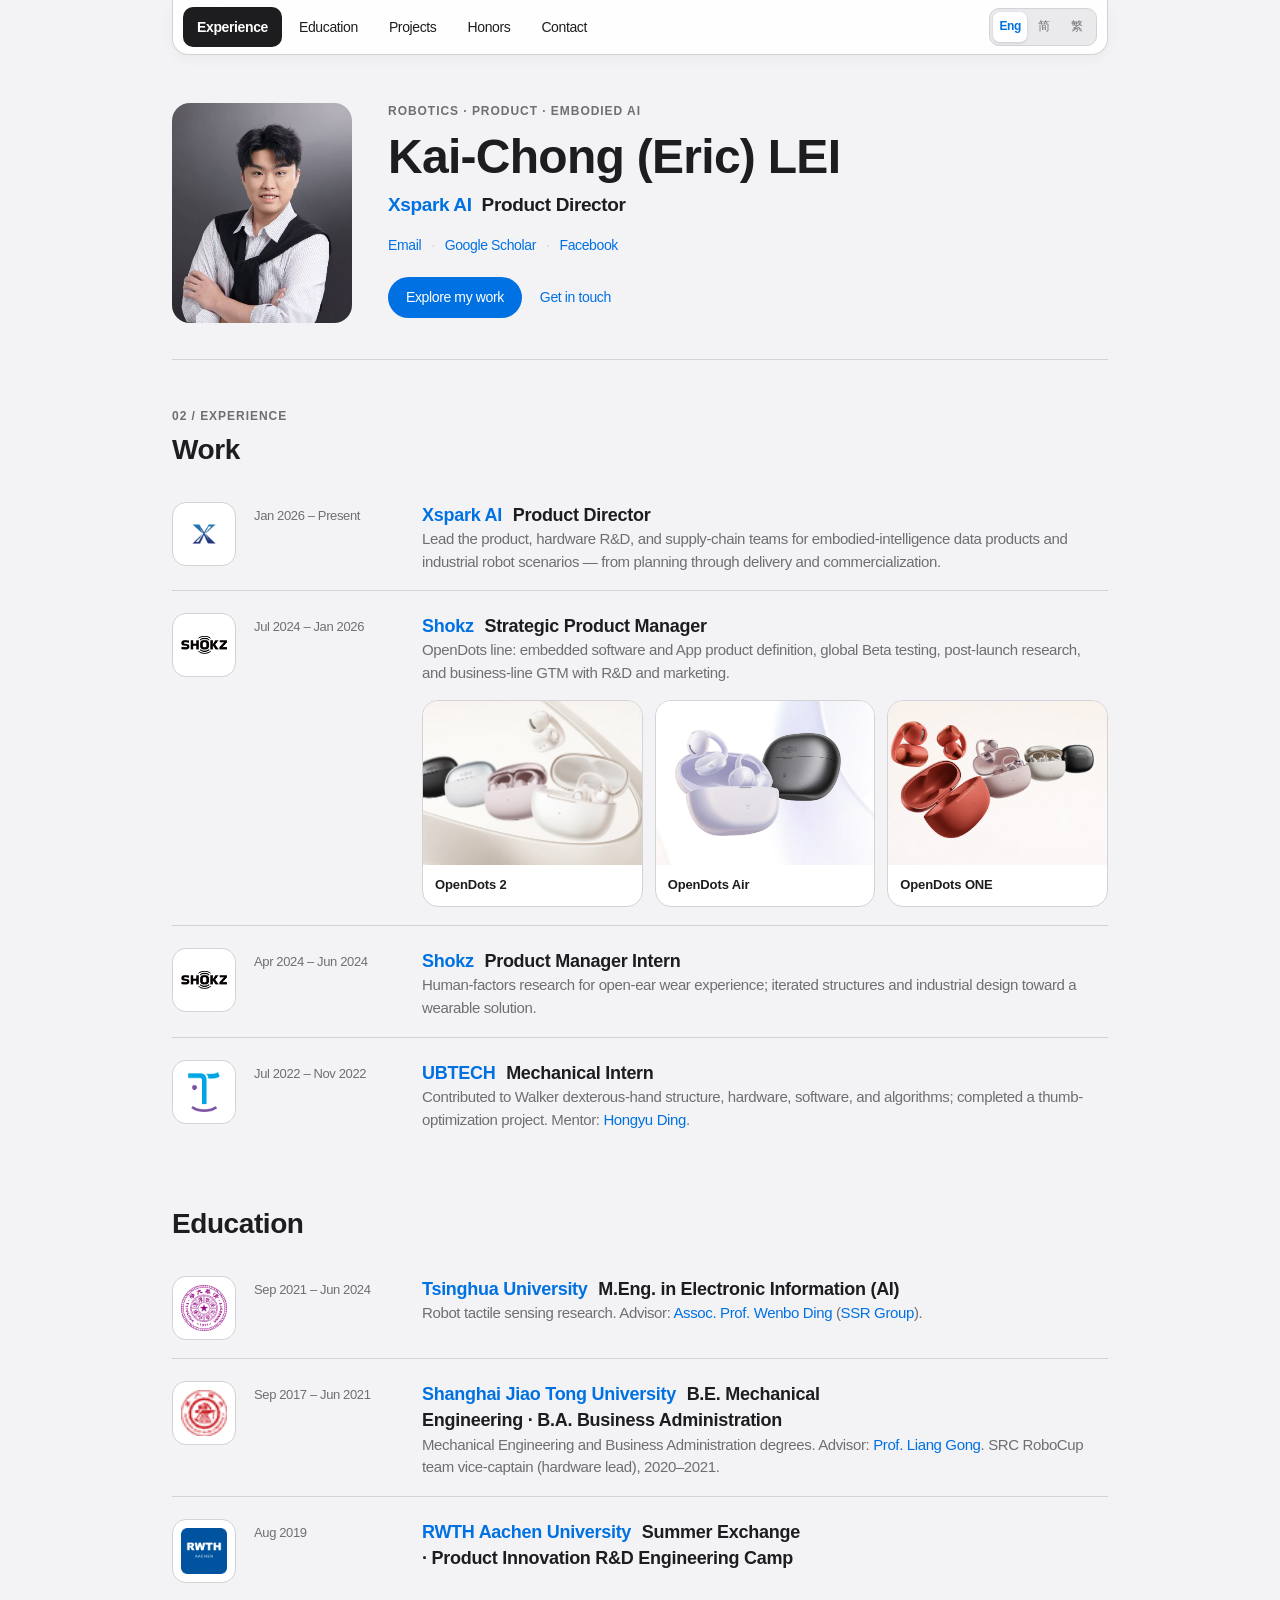
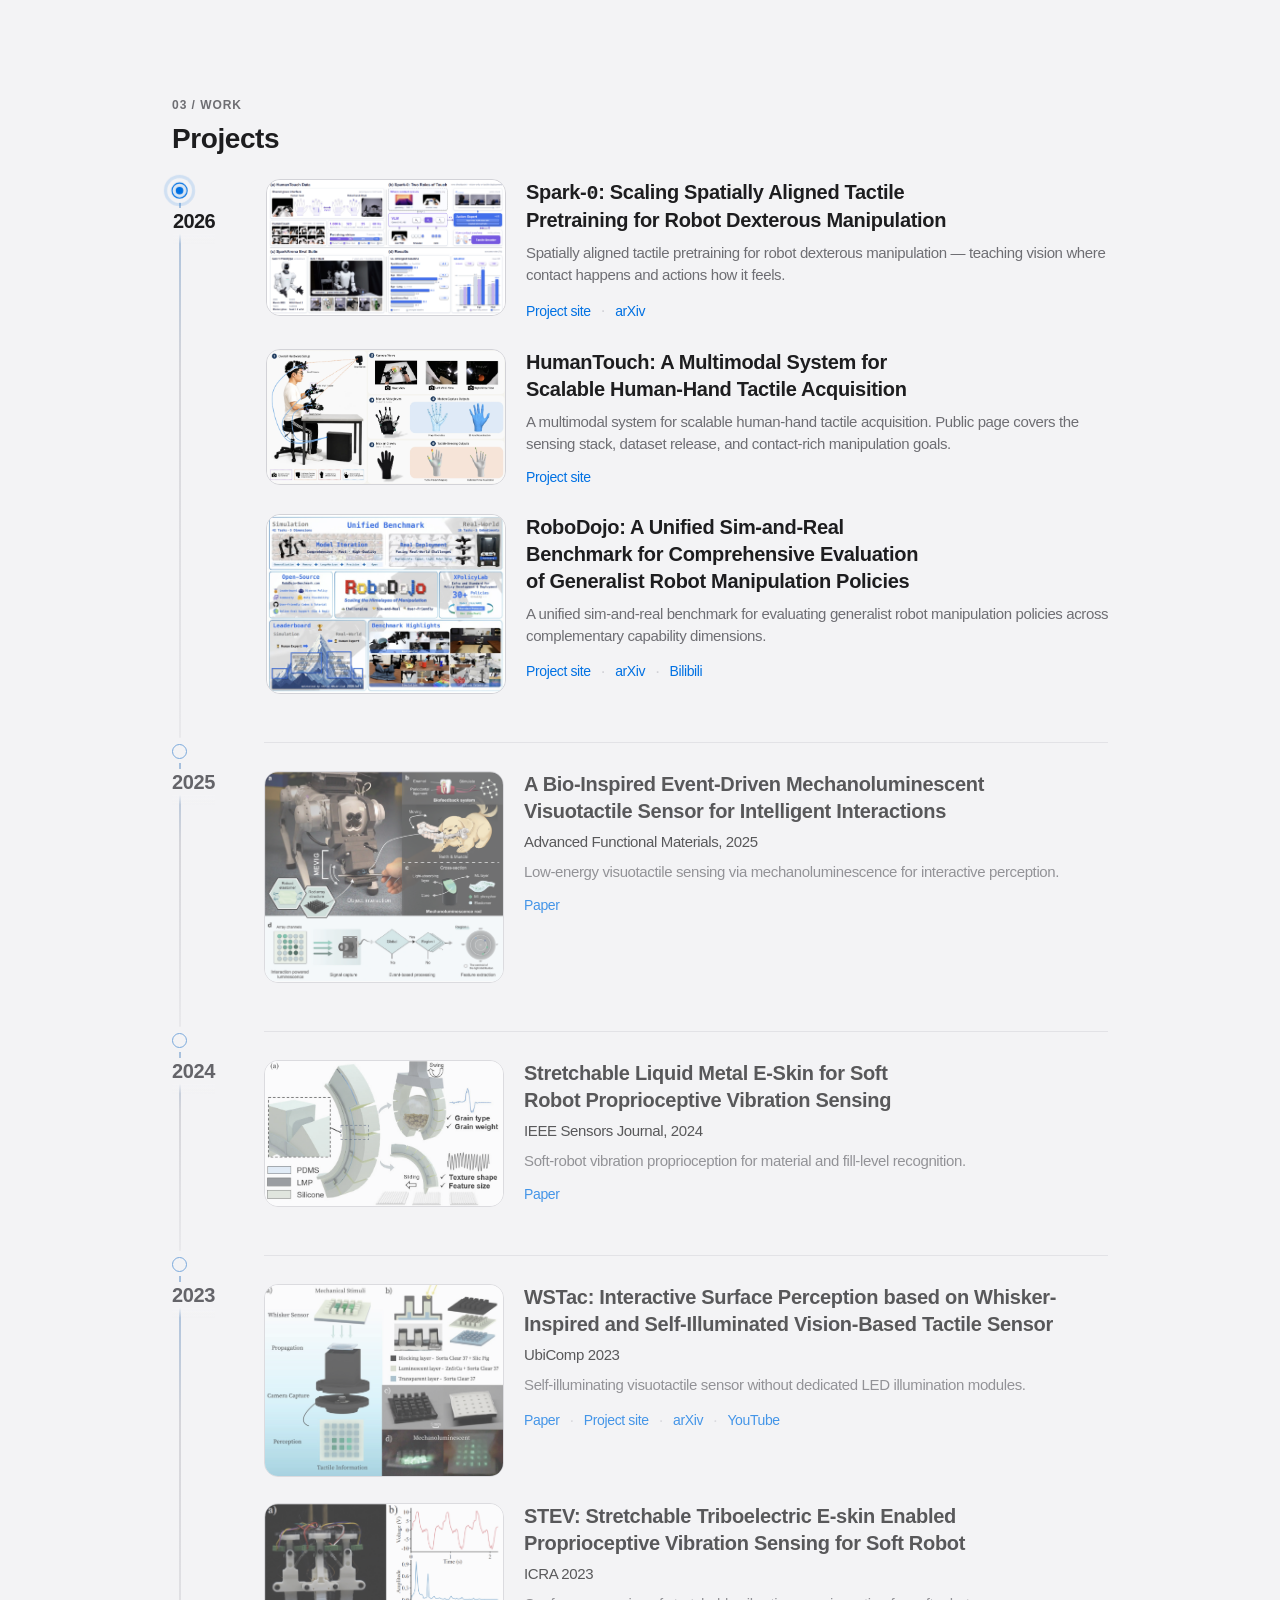
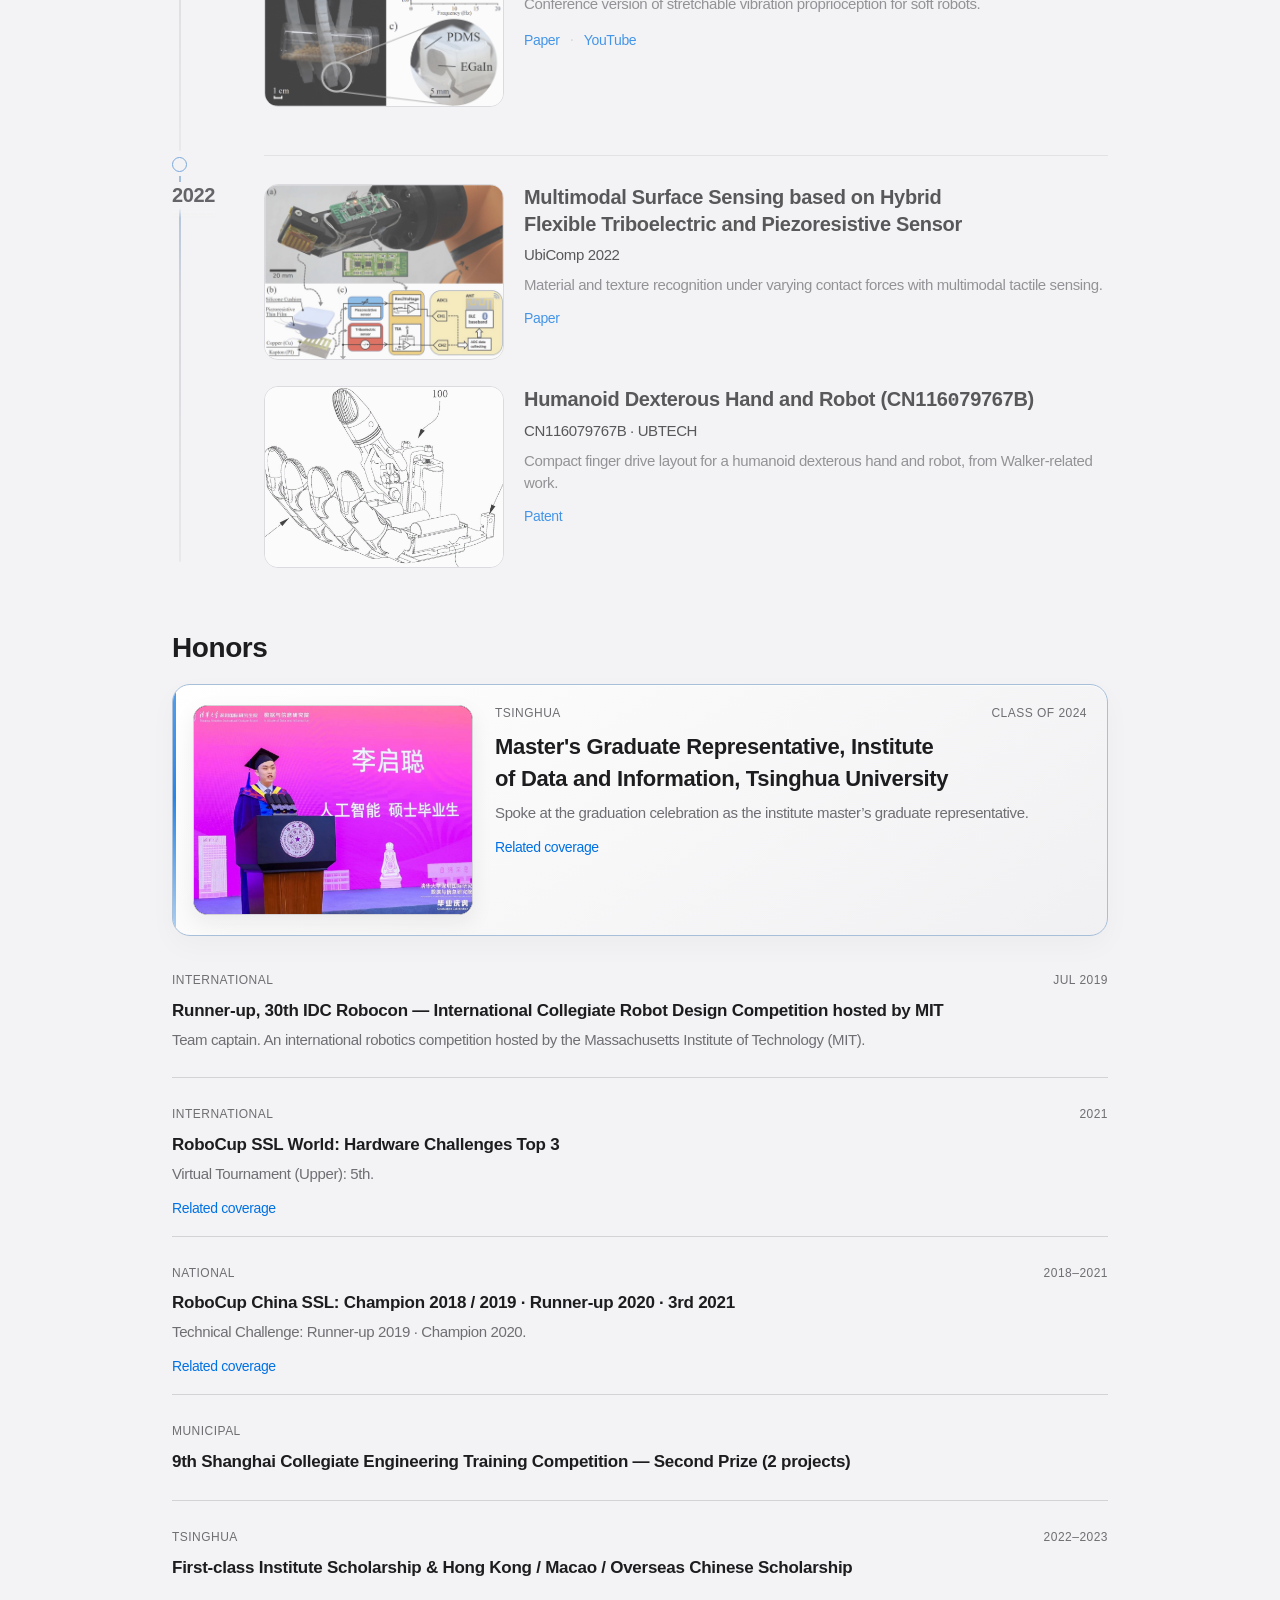
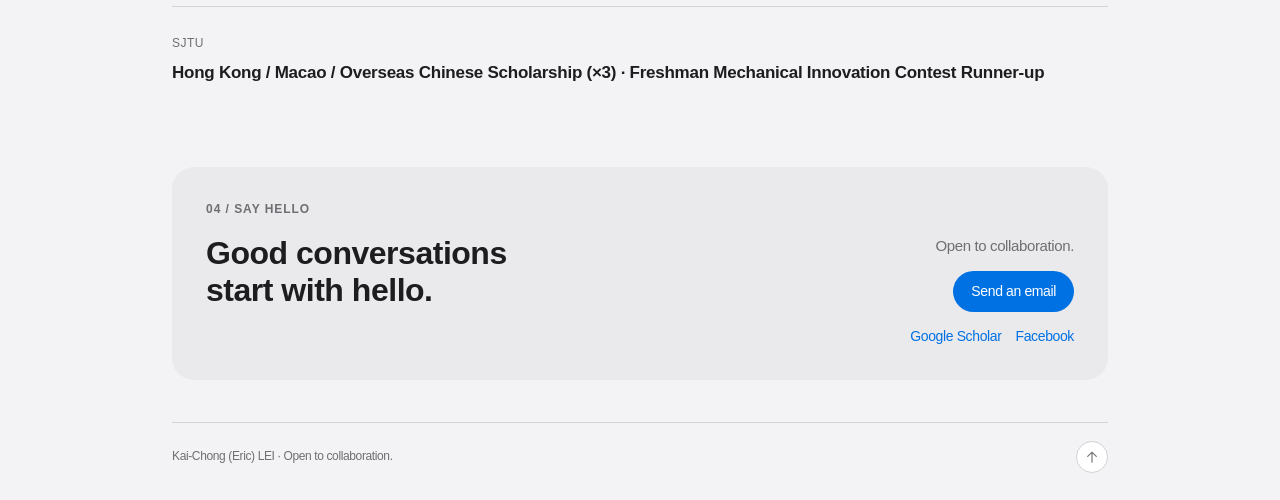
==== commit b32ab388: "Restore site layout polish with Product Director title" ====
--- a/en/index.html
+++ b/en/index.html
@@ -1,2 +1,2 @@
-<!doctype html><html lang="en"><head><meta charset="utf-8"><meta name="viewport" content="width=device-width, initial-scale=1"><title>Kai-Chong (Eric) LEI — Personal site</title><meta name="description" content="Product leader in robotics and embodied AI — projects, experience, and ways to connect."><link rel="canonical" href="https://ericleixd.github.io/en/"><link rel="alternate" hreflang="en" href="https://ericleixd.github.io/en/"><link rel="alternate" hreflang="zh-Hans" href="https://ericleixd.github.io/zh-Hans/"><link rel="alternate" hreflang="zh-Hant" href="https://ericleixd.github.io/zh-Hant/"><link rel="stylesheet" href="/site.css?v=5"></head><body style="--accent:#0071e3"><div id="website"><a class="skip-link" href="#main">Skip to content</a><div class="site-shell" id="top"><header class="site-header"><nav class="site-nav" aria-label="Primary"><a class="nav-link" href="#experience">Experience</a><a class="nav-link" href="#education">Education</a><a class="nav-link" href="#projects">Projects</a><a class="nav-link" href="#honors">Honors</a><a class="nav-link" href="#contact">Contact</a></nav><nav class="languages" aria-label="Language"><a href="/en/" lang="en" hreflang="en" aria-label="English" aria-current="page">Eng</a><span class="lang-sep" aria-hidden="true">|</span><a href="/zh-Hans/" lang="zh-Hans" hreflang="zh-Hans" aria-label="简体中文" >简</a><span class="lang-sep" aria-hidden="true">|</span><a href="/zh-Hant/" lang="zh-Hant" hreflang="zh-Hant" aria-label="繁體中文" >繁</a></nav></header><main id="main"><section class="hero"><aside class="identity-card"><div class="identity-art"><img src="/assets/portrait.jpg" alt="Portrait of Kai-Chong LEI"/></div></aside><div class="hero-copy"><p class="eyebrow">ROBOTICS · PRODUCT · EMBODIED AI</p><h1>Kai-Chong (Eric) LEI</h1><p class="hero-role"><a class="entity-link hero-org" href="https://xsparkai.com/" target="_blank" rel="noopener noreferrer">Xspark AI</a><span class="hero-role-title">Product Director</span></p><div class="quick-links"><a href="mailto:liqc@xsparkai.com">Email</a><span class="dot" aria-hidden="true">·</span><a href="https://scholar.google.com/citations?hl=en&amp;user=IRvb198AAAAJ&amp;view_op=list_works&amp;sortby=pubdate" target="_blank" rel="noopener noreferrer">Google Scholar</a><span class="dot" aria-hidden="true">·</span><a href="https://www.facebook.com/eric.lei.775/" target="_blank" rel="noopener noreferrer">Facebook</a></div><div class="hero-actions"><a class="button primary" href="#projects">Explore my work</a><a class="text-link" href="#contact">Get in touch</a></div></div></section><section id="experience" class="section" aria-labelledby="experience-title"><div class="section-heading"><p class="eyebrow">02 / EXPERIENCE</p><h2 id="experience-title">Work</h2></div><div class="timeline"><article class="timeline-row"><a class="org-logo-link" href="https://xsparkai.com/" target="_blank" rel="noopener noreferrer" aria-label="Xspark AI"><div class="org-logo"><img src="/assets/logos/xspark.png" alt="Xspark AI" loading="lazy"/></div></a><span class="period">Jan 2026 – Present</span><div class="timeline-body"><h3><a class="entity-link" href="https://xsparkai.com/" target="_blank" rel="noopener noreferrer">Xspark AI</a> <span class="role-inline">Product Director</span></h3><p>Lead the product, hardware R&amp;D, and supply-chain teams for embodied-intelligence data products and industrial robot scenarios — from planning through delivery and commercialization.</p></div></article><article class="timeline-row"><a class="org-logo-link" href="https://shokz.com/" target="_blank" rel="noopener noreferrer" aria-label="Shokz"><div class="org-logo"><img src="/assets/logos/shokz.png" alt="Shokz" loading="lazy"/></div></a><span class="period">Jul 2024 – Jan 2026</span><div class="timeline-body"><h3><a class="entity-link" href="https://shokz.com/" target="_blank" rel="noopener noreferrer">Shokz</a> <span class="role-inline">Strategic Product Manager</span></h3><p>OpenDots line: embedded software and App product definition, global Beta testing, post-launch research, and business-line GTM with R&amp;D and marketing.</p><div class="product-strip"><a class="product-tile" href="https://shokz.com/pages/opendots-2" target="_blank" rel="noopener noreferrer"><div class="product-tile-media"><img src="/assets/products/opendots-2.png" alt="OpenDots 2" loading="lazy"/></div><span class="product-tile-name">OpenDots 2</span></a><a class="product-tile" href="https://shokz.com/pages/opendots-air" target="_blank" rel="noopener noreferrer"><div class="product-tile-media"><img src="/assets/products/opendots-air.png" alt="OpenDots Air" loading="lazy"/></div><span class="product-tile-name">OpenDots Air</span></a><a class="product-tile" href="https://shokz.com/pages/opendots-one" target="_blank" rel="noopener noreferrer"><div class="product-tile-media"><img src="/assets/products/opendots-one.png" alt="OpenDots ONE" loading="lazy"/></div><span class="product-tile-name">OpenDots ONE</span></a></div></div></article><article class="timeline-row"><a class="org-logo-link" href="https://shokz.com/" target="_blank" rel="noopener noreferrer" aria-label="Shokz"><div class="org-logo"><img src="/assets/logos/shokz.png" alt="Shokz" loading="lazy"/></div></a><span class="period">Apr 2024 – Jun 2024</span><div class="timeline-body"><h3><a class="entity-link" href="https://shokz.com/" target="_blank" rel="noopener noreferrer">Shokz</a> <span class="role-inline">Product Manager Intern</span></h3><p>Human-factors research for open-ear wear experience; iterated structures and industrial design toward a wearable solution.</p></div></article><article class="timeline-row"><a class="org-logo-link" href="https://www.ubtrobot.com/en/" target="_blank" rel="noopener noreferrer" aria-label="UBTECH"><div class="org-logo"><img src="/assets/logos/ubtech.png" alt="UBTECH" loading="lazy"/></div></a><span class="period">Jul 2022 – Nov 2022</span><div class="timeline-body"><h3><a class="entity-link" href="https://www.ubtrobot.com/en/" target="_blank" rel="noopener noreferrer">UBTECH</a> <span class="role-inline">Mechanical Intern</span></h3><p>Contributed to Walker dexterous-hand structure, hardware, software, and algorithms; completed a thumb-optimization project. Mentor: <a class="entity-link" href="https://www.gdou.edu.cn/jnxy/info/1054/1802.htm" target="_blank" rel="noopener noreferrer">Hongyu Ding</a>.</p></div></article></div></section><section id="education" class="section section-continue" aria-labelledby="education-title"><div class="section-heading"><h2 id="education-title">Education</h2></div><div class="timeline"><article class="timeline-row"><a class="org-logo-link" href="https://www.tsinghua.edu.cn/" target="_blank" rel="noopener noreferrer" aria-label="Tsinghua University"><div class="org-logo"><img src="/assets/logos/tsinghua.png" alt="Tsinghua University" loading="lazy"/></div></a><span class="period">Sep 2021 – Jun 2024</span><div class="timeline-body"><h3><a class="entity-link" href="https://www.tsinghua.edu.cn/" target="_blank" rel="noopener noreferrer">Tsinghua University</a> <span class="role-inline">M.Eng. in Electronic Information (AI)</span></h3><p>Robot tactile sensing research. Advisor: <a class="entity-link" href="https://www.sigs.tsinghua.edu.cn/dwb/" target="_blank" rel="noopener noreferrer">Assoc. Prof. Wenbo Ding</a> (<a class="entity-link" href="https://ssr-group.net/" target="_blank" rel="noopener noreferrer">SSR Group</a>).</p></div></article><article class="timeline-row"><a class="org-logo-link" href="https://www.sjtu.edu.cn/" target="_blank" rel="noopener noreferrer" aria-label="Shanghai Jiao Tong University"><div class="org-logo"><img src="/assets/logos/sjtu.png" alt="Shanghai Jiao Tong University" loading="lazy"/></div></a><span class="period">Sep 2017 – Jun 2021</span><div class="timeline-body"><h3><a class="entity-link" href="https://www.sjtu.edu.cn/" target="_blank" rel="noopener noreferrer">Shanghai Jiao Tong University</a> <span class="role-inline">B.E. Mechanical Engineering · B.A. Business Administration</span></h3><p>Mechanical Engineering and Business Administration degrees. Advisor: <a class="entity-link" href="https://me.sjtu.edu.cn/teacher_directory1/gongliang.html" target="_blank" rel="noopener noreferrer">Prof. Liang Gong</a>. SRC RoboCup team vice-captain (hardware lead), 2020–2021.</p></div></article><article class="timeline-row"><a class="org-logo-link" href="https://www.rwth-aachen.de/" target="_blank" rel="noopener noreferrer" aria-label="RWTH Aachen University"><div class="org-logo"><img src="/assets/logos/rwth.png" alt="RWTH Aachen University" loading="lazy"/></div></a><span class="period">Aug 2019</span><div class="timeline-body"><h3><a class="entity-link" href="https://www.rwth-aachen.de/" target="_blank" rel="noopener noreferrer">RWTH Aachen University</a> <span class="role-inline">Summer Exchange · Product Innovation R&amp;D Engineering Camp</span></h3></div></article></div></section><section id="projects" class="section section-no-rule" aria-labelledby="projects-title"><div class="section-heading"><p class="eyebrow">03 / WORK</p><h2 id="projects-title">Projects</h2></div><div class="project-timeline"><div class="project-year-block"><div class="project-year-rail"><span class="project-year-node" aria-hidden="true"></span><div class="project-year numeric-safe">2026</div></div><div class="project-year-items"><article class="project-card has-cover"><div class="project-cover"><img src="/assets/covers/spark-0.png" alt="Spark-0: Scaling Spatially Aligned Tactile Pretraining for Robot Dexterous Manipulation" loading="lazy"/></div><div class="project-body"><h3 class="numeric-safe">Spark-<span class="digit-zero">0</span>: Scaling Spatially Aligned Tactile Pretraining for Robot Dexterous Manipulation</h3><p>Spatially aligned tactile pretraining for robot dexterous manipulation — teaching vision where contact happens and actions how it feels.</p><div class="out-links"><a class="text-link" href="https://xsparkai.com/Spark-0/" target="_blank" rel="noopener noreferrer">Project site</a><span class="dot" aria-hidden="true">·</span><a class="text-link" href="https://arxiv.org/abs/2610.22342" target="_blank" rel="noopener noreferrer">arXiv</a></div></div></article><article class="project-card has-cover"><div class="project-cover"><img src="/assets/covers/humantouch.png" alt="HumanTouch: A Multimodal System for Scalable Human-Hand Tactile Acquisition" loading="lazy"/></div><div class="project-body"><h3 class="numeric-safe">HumanTouch: A Multimodal System for Scalable Human-Hand Tactile Acquisition</h3><p>A multimodal system for scalable human-hand tactile acquisition. Public page covers the sensing stack, dataset release, and contact-rich manipulation goals.</p><div class="out-links"><a class="text-link" href="https://xsparkai.com/sparklab/humantouch/" target="_blank" rel="noopener noreferrer">Project site</a></div></div></article><article class="project-card has-cover"><div class="project-cover"><img src="/assets/covers/robodojo.jpg" alt="RoboDojo: A Unified Sim-and-Real Benchmark for Comprehensive Evaluation of Generalist Robot Manipulation Policies" loading="lazy"/></div><div class="project-body"><h3 class="numeric-safe">RoboDojo: A Unified Sim-and-Real Benchmark for Comprehensive Evaluation of Generalist Robot Manipulation Policies</h3><p>A unified sim-and-real benchmark for evaluating generalist robot manipulation policies across complementary capability dimensions.</p><div class="out-links"><a class="text-link" href="https://robodojo-benchmark.com/" target="_blank" rel="noopener noreferrer">Project site</a><span class="dot" aria-hidden="true">·</span><a class="text-link" href="https://arxiv.org/abs/2607.04434" target="_blank" rel="noopener noreferrer">arXiv</a><span class="dot" aria-hidden="true">·</span><a class="text-link" href="https://www.bilibili.com/video/BV1qSt26YEkk/" target="_blank" rel="noopener noreferrer">Bilibili</a></div></div></article></div></div><div class="project-year-block"><div class="project-year-rail"><span class="project-year-node" aria-hidden="true"></span><div class="project-year numeric-safe">2025</div></div><div class="project-year-items"><article class="project-card has-cover"><div class="project-cover"><img src="/assets/covers/mevig-visuotactile.png" alt="A Bio-Inspired Event-Driven Mechanoluminescent Visuotactile Sensor for Intelligent Interactions" loading="lazy"/></div><div class="project-body"><h3 class="numeric-safe">A Bio-Inspired Event-Driven Mechanoluminescent Visuotactile Sensor for Intelligent Interactions</h3><p class="venue">Advanced Functional Materials, 2025</p><p>Low-energy visuotactile sensing via mechanoluminescence for interactive perception.</p><div class="out-links"><a class="text-link" href="https://advanced.onlinelibrary.wiley.com/doi/abs/10.1002/adfm.202420872" target="_blank" rel="noopener noreferrer">Paper</a></div></div></article></div></div><div class="project-year-block"><div class="project-year-rail"><span class="project-year-node" aria-hidden="true"></span><div class="project-year numeric-safe">2024</div></div><div class="project-year-items"><article class="project-card has-cover"><div class="project-cover"><img src="/assets/covers/liquid-metal-eskin.png" alt="Stretchable Liquid Metal E-Skin for Soft Robot Proprioceptive Vibration Sensing" loading="lazy"/></div><div class="project-body"><h3 class="numeric-safe">Stretchable Liquid Metal E-Skin for Soft Robot Proprioceptive Vibration Sensing</h3><p class="venue">IEEE Sensors Journal, 2024</p><p>Soft-robot vibration proprioception for material and fill-level recognition.</p><div class="out-links"><a class="text-link" href="https://ieeexplore.ieee.org/abstract/document/10510211/" target="_blank" rel="noopener noreferrer">Paper</a></div></div></article></div></div><div class="project-year-block"><div class="project-year-rail"><span class="project-year-node" aria-hidden="true"></span><div class="project-year numeric-safe">2023</div></div><div class="project-year-items"><article class="project-card has-cover"><div class="project-cover"><img src="/assets/covers/wstac.png" alt="WSTac: Interactive Surface Perception based on Whisker-Inspired and Self-Illuminated Vision-Based Tactile Sensor" loading="lazy"/></div><div class="project-body"><h3 class="numeric-safe">WSTac: Interactive Surface Perception based on Whisker-Inspired and Self-Illuminated Vision-Based Tactile Sensor</h3><p class="venue">UbiComp 2023</p><p>Self-illuminating visuotactile sensor without dedicated LED illumination modules.</p><div class="out-links"><a class="text-link" href="https://dl.acm.org/doi/10.1145/3594739.3612916" target="_blank" rel="noopener noreferrer">Paper</a><span class="dot" aria-hidden="true">·</span><a class="text-link" href="https://sites.google.com/view/wstac/" target="_blank" rel="noopener noreferrer">Project site</a><span class="dot" aria-hidden="true">·</span><a class="text-link" href="https://arxiv.org/abs/2308.13241" target="_blank" rel="noopener noreferrer">arXiv</a><span class="dot" aria-hidden="true">·</span><a class="text-link" href="https://www.youtube.com/watch?v=0UY36Y_y56g" target="_blank" rel="noopener noreferrer">YouTube</a></div></div></article><article class="project-card has-cover"><div class="project-cover"><img src="/assets/covers/stev.png" alt="STEV: Stretchable Triboelectric E-skin Enabled Proprioceptive Vibration Sensing for Soft Robot" loading="lazy"/></div><div class="project-body"><h3 class="numeric-safe">STEV: Stretchable Triboelectric E-skin Enabled Proprioceptive Vibration Sensing for Soft Robot</h3><p class="venue">ICRA 2023</p><p>Conference version of stretchable vibration proprioception for soft robots.</p><div class="out-links"><a class="text-link" href="https://ieeexplore.ieee.org/document/10160790" target="_blank" rel="noopener noreferrer">Paper</a><span class="dot" aria-hidden="true">·</span><a class="text-link" href="https://www.youtube.com/watch?v=D2QbNgPtL-I&amp;t=205s" target="_blank" rel="noopener noreferrer">YouTube</a></div></div></article></div></div><div class="project-year-block"><div class="project-year-rail"><span class="project-year-node" aria-hidden="true"></span><div class="project-year numeric-safe">2022</div></div><div class="project-year-items"><article class="project-card has-cover"><div class="project-cover"><img src="/assets/covers/multimodal-surface-sensing.png" alt="Multimodal Surface Sensing based on Hybrid Flexible Triboelectric and Piezoresistive Sensor" loading="lazy"/></div><div class="project-body"><h3 class="numeric-safe">Multimodal Surface Sensing based on Hybrid Flexible Triboelectric and Piezoresistive Sensor</h3><p class="venue">UbiComp 2022</p><p>Material and texture recognition under varying contact forces with multimodal tactile sensing.</p><div class="out-links"><a class="text-link" href="https://dl.acm.org/doi/10.1145/3544793.3560404" target="_blank" rel="noopener noreferrer">Paper</a></div></div></article><article class="project-card has-cover"><div class="project-cover"><img src="/assets/covers/patent-cn116079767a.png" alt="Humanoid Dexterous Hand and Robot (CN116079767B)" loading="lazy"/></div><div class="project-body"><h3 class="numeric-safe">Humanoid Dexterous Hand and Robot (CN116<span class="digit-zero">0</span>79767B)</h3><p class="venue">CN116079767B · UBTECH</p><p>Compact finger drive layout for a humanoid dexterous hand and robot, from Walker-related work.</p><div class="out-links"><a class="text-link" href="https://patents.google.com/patent/CN116079767B/en" target="_blank" rel="noopener noreferrer">Patent</a></div></div></article></div></div></div></section><section id="honors" class="section section-continue" aria-labelledby="honors-title"><div class="section-heading"><h2 id="honors-title">Honors</h2></div><div class="honors"><article class="honor-card featured"><div class="honor-cover"><img src="/assets/honors/tsinghua-grad-rep.jpg" alt="Master&amp;#39;s Graduate Representative, Institute of Data and Information, Tsinghua University" loading="lazy"/></div><div class="honor-body"><div class="honor-meta"><span>Tsinghua</span><span>Class of 2024</span></div><h3>Master&#39;s Graduate Representative, Institute of Data and Information, Tsinghua University</h3><p>Spoke at the graduation celebration as the institute master’s graduate representative.</p><a class="text-link" href="https://www.tsinghua.edu.cn/" target="_blank" rel="noopener noreferrer">Related coverage</a></div></article><article class="honor-card"><div class="honor-body"><div class="honor-meta"><span>International</span><span>Jul 2019</span></div><h3>Runner-up, 30th IDC Robocon — International Collegiate Robot Design Competition hosted by MIT</h3><p>Team captain. An international robotics competition hosted by the Massachusetts Institute of Technology (MIT).</p></div></article><article class="honor-card"><div class="honor-body"><div class="honor-meta"><span>International</span><span>2021</span></div><h3>RoboCup SSL World: Hardware Challenges Top 3</h3><p>Virtual Tournament (Upper): 5th.</p><a class="text-link" href="https://mp.weixin.qq.com/s?__biz=MzIzNzAxNTE5OA==&amp;mid=2650219184&amp;idx=1&amp;sn=811200aa4e78bd03337ccedc665ca3c1" target="_blank" rel="noopener noreferrer">Related coverage</a></div></article><article class="honor-card"><div class="honor-body"><div class="honor-meta"><span>National</span><span>2018–2021</span></div><h3>RoboCup China SSL: Champion 2018 / 2019 · Runner-up 2020 · 3rd 2021</h3><p>Technical Challenge: Runner-up 2019 · Champion 2020.</p><a class="text-link" href="https://mp.weixin.qq.com/s?__biz=MjM5MDIyMDQyMA==&amp;mid=2650651995&amp;idx=1&amp;sn=fc51d8011697d6beb79208abbd070265" target="_blank" rel="noopener noreferrer">Related coverage</a></div></article><article class="honor-card"><div class="honor-body"><div class="honor-meta"><span>Municipal</span><span></span></div><h3>9th Shanghai Collegiate Engineering Training Competition — Second Prize (2 projects)</h3><p></p></div></article><article class="honor-card"><div class="honor-body"><div class="honor-meta"><span>Tsinghua</span><span>2022–2023</span></div><h3>First-class Institute Scholarship &amp; Hong Kong / Macao / Overseas Chinese Scholarship</h3><p></p></div></article><article class="honor-card"><div class="honor-body"><div class="honor-meta"><span>SJTU</span><span></span></div><h3>Hong Kong / Macao / Overseas Chinese Scholarship (×3) · Freshman Mechanical Innovation Contest Runner-up</h3><p></p></div></article></div></section><section id="contact" class="contact-section" aria-labelledby="contact-title"><p class="eyebrow">04 / SAY HELLO</p><div class="contact-grid"><h2 id="contact-title">Good conversations
-start with hello.</h2><div class="contact-actions"><p>Open to collaboration.</p><a class="button primary" href="mailto:liqc@xsparkai.com">Send an email</a><div class="social-links"><a href="https://scholar.google.com/citations?hl=en&amp;user=IRvb198AAAAJ&amp;view_op=list_works&amp;sortby=pubdate" target="_blank" rel="noopener noreferrer">Google Scholar</a><a href="https://www.facebook.com/eric.lei.775/" target="_blank" rel="noopener noreferrer">Facebook</a></div></div></div></section></main><footer class="site-footer"><span>Kai-Chong (Eric) LEI · Open to collaboration.</span><a class="back-top" href="#top" aria-label="Back to top"><svg viewBox="0 0 24 24" width="18" height="18" aria-hidden="true" focusable="false"><path fill="currentColor" d="M12 4.5 5.75 10.75a.75.75 0 0 0 1.06 1.06L11.25 7.37V19a.75.75 0 0 0 1.5 0V7.37l4.44 4.44a.75.75 0 1 0 1.06-1.06L12 4.5Z"/></svg></a></footer></div></div><script src="/site.js?v=3" defer></script></body></html>+<!doctype html><html lang="en"><head><meta charset="utf-8"><meta name="viewport" content="width=device-width, initial-scale=1"><title>Kai-Chong (Eric) LEI — Personal site</title><meta name="description" content="Product leader in robotics and embodied AI — projects, experience, and ways to connect."><link rel="canonical" href="https://ericleixd.github.io/en/"><link rel="alternate" hreflang="en" href="https://ericleixd.github.io/en/"><link rel="alternate" hreflang="zh-Hans" href="https://ericleixd.github.io/zh-Hans/"><link rel="alternate" hreflang="zh-Hant" href="https://ericleixd.github.io/zh-Hant/"><link rel="stylesheet" href="/site.css?v=6"></head><body style="--accent:#0071e3"><div id="website"><a class="skip-link" href="#main">Skip to content</a><div class="site-shell" id="top"><header class="site-header"><nav class="site-nav" aria-label="Primary"><a class="nav-link" href="#experience">Experience</a><a class="nav-link" href="#education">Education</a><a class="nav-link" href="#projects">Projects</a><a class="nav-link" href="#honors">Honors</a><a class="nav-link" href="#contact">Contact</a></nav><nav class="languages" aria-label="Language"><a href="/en/" lang="en" hreflang="en" aria-label="English" aria-current="page">Eng</a><span class="lang-sep" aria-hidden="true">|</span><a href="/zh-Hans/" lang="zh-Hans" hreflang="zh-Hans" aria-label="简体中文" >简</a><span class="lang-sep" aria-hidden="true">|</span><a href="/zh-Hant/" lang="zh-Hant" hreflang="zh-Hant" aria-label="繁體中文" >繁</a></nav></header><main id="main"><section class="hero"><aside class="identity-card"><div class="identity-art"><img src="/assets/portrait.jpg" alt="Portrait of Kai-Chong LEI"/></div></aside><div class="hero-copy"><p class="eyebrow">ROBOTICS · PRODUCT · EMBODIED AI</p><h1>Kai-Chong (Eric) LEI</h1><p class="hero-role"><a class="entity-link hero-org" href="https://xsparkai.com/" target="_blank" rel="noopener noreferrer">Xspark AI</a><span class="hero-role-title">Product Director</span></p><div class="quick-links"><a href="mailto:liqc@xsparkai.com">Email</a><span class="dot" aria-hidden="true">·</span><a href="https://scholar.google.com/citations?hl=en&amp;user=IRvb198AAAAJ&amp;view_op=list_works&amp;sortby=pubdate" target="_blank" rel="noopener noreferrer">Google Scholar</a><span class="dot" aria-hidden="true">·</span><a href="https://www.facebook.com/eric.lei.775/" target="_blank" rel="noopener noreferrer">Facebook</a></div><div class="hero-actions"><a class="button primary" href="#projects">Explore my work</a><a class="text-link" href="#contact">Get in touch</a></div></div></section><section id="experience" class="section" aria-labelledby="experience-title"><div class="section-heading"><p class="eyebrow">02 / EXPERIENCE</p><h2 id="experience-title">Work</h2></div><div class="timeline"><article class="timeline-row"><a class="org-logo-link" href="https://xsparkai.com/" target="_blank" rel="noopener noreferrer" aria-label="Xspark AI"><div class="org-logo"><img src="/assets/logos/xspark.png" alt="Xspark AI" loading="lazy"/></div></a><span class="period">Jan 2026 – Present</span><div class="timeline-body"><h3><a class="entity-link" href="https://xsparkai.com/" target="_blank" rel="noopener noreferrer">Xspark AI</a> <span class="role-inline">Product Director</span></h3><p>Lead the product, hardware R&amp;D, and supply-chain teams for embodied-intelligence data products and industrial robot scenarios — from planning through delivery and commercialization.</p></div></article><article class="timeline-row"><a class="org-logo-link" href="https://shokz.com/" target="_blank" rel="noopener noreferrer" aria-label="Shokz"><div class="org-logo"><img src="/assets/logos/shokz.png" alt="Shokz" loading="lazy"/></div></a><span class="period">Jul 2024 – Jan 2026</span><div class="timeline-body"><h3><a class="entity-link" href="https://shokz.com/" target="_blank" rel="noopener noreferrer">Shokz</a> <span class="role-inline">Strategic Product Manager</span></h3><p>OpenDots line: embedded software and App product definition, global Beta testing, post-launch research, and business-line GTM with R&amp;D and marketing.</p><div class="product-strip"><a class="product-tile" href="https://shokz.com/pages/opendots-2" target="_blank" rel="noopener noreferrer"><div class="product-tile-media"><img src="/assets/products/opendots-2.png" alt="OpenDots 2" loading="lazy"/></div><span class="product-tile-name">OpenDots 2</span></a><a class="product-tile" href="https://shokz.com/pages/opendots-air" target="_blank" rel="noopener noreferrer"><div class="product-tile-media"><img src="/assets/products/opendots-air.png" alt="OpenDots Air" loading="lazy"/></div><span class="product-tile-name">OpenDots Air</span></a><a class="product-tile" href="https://shokz.com/pages/opendots-one" target="_blank" rel="noopener noreferrer"><div class="product-tile-media"><img src="/assets/products/opendots-one.png" alt="OpenDots ONE" loading="lazy"/></div><span class="product-tile-name">OpenDots ONE</span></a></div></div></article><article class="timeline-row"><a class="org-logo-link" href="https://shokz.com/" target="_blank" rel="noopener noreferrer" aria-label="Shokz"><div class="org-logo"><img src="/assets/logos/shokz.png" alt="Shokz" loading="lazy"/></div></a><span class="period">Apr 2024 – Jun 2024</span><div class="timeline-body"><h3><a class="entity-link" href="https://shokz.com/" target="_blank" rel="noopener noreferrer">Shokz</a> <span class="role-inline">Product Manager Intern</span></h3><p>Human-factors research for open-ear wear experience; iterated structures and industrial design toward a wearable solution.</p></div></article><article class="timeline-row"><a class="org-logo-link" href="https://www.ubtrobot.com/en/" target="_blank" rel="noopener noreferrer" aria-label="UBTECH"><div class="org-logo"><img src="/assets/logos/ubtech.png" alt="UBTECH" loading="lazy"/></div></a><span class="period">Jul 2022 – Nov 2022</span><div class="timeline-body"><h3><a class="entity-link" href="https://www.ubtrobot.com/en/" target="_blank" rel="noopener noreferrer">UBTECH</a> <span class="role-inline">Mechanical Intern</span></h3><p>Contributed to Walker dexterous-hand structure, hardware, software, and algorithms; completed a thumb-optimization project. Mentor: <a class="entity-link" href="https://www.gdou.edu.cn/jnxy/info/1054/1802.htm" target="_blank" rel="noopener noreferrer">Hongyu Ding</a>.</p></div></article></div></section><section id="education" class="section section-continue" aria-labelledby="education-title"><div class="section-heading"><h2 id="education-title">Education</h2></div><div class="timeline"><article class="timeline-row"><a class="org-logo-link" href="https://www.tsinghua.edu.cn/" target="_blank" rel="noopener noreferrer" aria-label="Tsinghua University"><div class="org-logo"><img src="/assets/logos/tsinghua.png" alt="Tsinghua University" loading="lazy"/></div></a><span class="period">Sep 2021 – Jun 2024</span><div class="timeline-body"><h3><a class="entity-link" href="https://www.tsinghua.edu.cn/" target="_blank" rel="noopener noreferrer">Tsinghua University</a> <span class="role-inline">M.Eng. in Electronic Information (AI)</span></h3><p>Robot tactile sensing research. Advisor: <a class="entity-link" href="https://www.sigs.tsinghua.edu.cn/dwb/" target="_blank" rel="noopener noreferrer">Assoc. Prof. Wenbo Ding</a> (<a class="entity-link" href="https://ssr-group.net/" target="_blank" rel="noopener noreferrer">SSR Group</a>).</p></div></article><article class="timeline-row"><a class="org-logo-link" href="https://www.sjtu.edu.cn/" target="_blank" rel="noopener noreferrer" aria-label="Shanghai Jiao Tong University"><div class="org-logo"><img src="/assets/logos/sjtu.png" alt="Shanghai Jiao Tong University" loading="lazy"/></div></a><span class="period">Sep 2017 – Jun 2021</span><div class="timeline-body"><h3><a class="entity-link" href="https://www.sjtu.edu.cn/" target="_blank" rel="noopener noreferrer">Shanghai Jiao Tong University</a> <span class="role-inline">B.E. Mechanical Engineering · B.A. Business Administration</span></h3><p>Mechanical Engineering and Business Administration degrees. Advisor: <a class="entity-link" href="https://me.sjtu.edu.cn/teacher_directory1/gongliang.html" target="_blank" rel="noopener noreferrer">Prof. Liang Gong</a>. SRC RoboCup team vice-captain (hardware lead), 2020–2021.</p></div></article><article class="timeline-row"><a class="org-logo-link" href="https://www.rwth-aachen.de/" target="_blank" rel="noopener noreferrer" aria-label="RWTH Aachen University"><div class="org-logo"><img src="/assets/logos/rwth.png" alt="RWTH Aachen University" loading="lazy"/></div></a><span class="period">Aug 2019</span><div class="timeline-body"><h3><a class="entity-link" href="https://www.rwth-aachen.de/" target="_blank" rel="noopener noreferrer">RWTH Aachen University</a> <span class="role-inline">Summer Exchange · Product Innovation R&amp;D Engineering Camp</span></h3></div></article></div></section><section id="projects" class="section section-no-rule" aria-labelledby="projects-title"><div class="section-heading"><p class="eyebrow">03 / WORK</p><h2 id="projects-title">Projects</h2></div><div class="project-timeline"><div class="project-year-block"><div class="project-year-rail"><span class="project-year-node" aria-hidden="true"></span><div class="project-year numeric-safe">2026</div></div><div class="project-year-items"><article class="project-card has-cover"><div class="project-cover"><img src="/assets/covers/spark-0.png" alt="Spark-0: Scaling Spatially Aligned Tactile Pretraining for Robot Dexterous Manipulation" loading="lazy"/></div><div class="project-body"><h3 class="numeric-safe">Spark-<span class="digit-zero">0</span>: Scaling Spatially Aligned Tactile Pretraining for Robot Dexterous Manipulation</h3><p>Spatially aligned tactile pretraining for robot dexterous manipulation — teaching vision where contact happens and actions how it feels.</p><div class="out-links"><a class="text-link" href="https://xsparkai.com/Spark-0/" target="_blank" rel="noopener noreferrer">Project site</a><span class="dot" aria-hidden="true">·</span><a class="text-link" href="https://arxiv.org/abs/2610.22342" target="_blank" rel="noopener noreferrer">arXiv</a></div></div></article><article class="project-card has-cover"><div class="project-cover"><img src="/assets/covers/humantouch.png" alt="HumanTouch: A Multimodal System for Scalable Human-Hand Tactile Acquisition" loading="lazy"/></div><div class="project-body"><h3 class="numeric-safe">HumanTouch: A Multimodal System for Scalable Human-Hand Tactile Acquisition</h3><p>A multimodal system for scalable human-hand tactile acquisition. Public page covers the sensing stack, dataset release, and contact-rich manipulation goals.</p><div class="out-links"><a class="text-link" href="https://xsparkai.com/sparklab/humantouch/" target="_blank" rel="noopener noreferrer">Project site</a></div></div></article><article class="project-card has-cover"><div class="project-cover"><img src="/assets/covers/robodojo.jpg" alt="RoboDojo: A Unified Sim-and-Real Benchmark for Comprehensive Evaluation of Generalist Robot Manipulation Policies" loading="lazy"/></div><div class="project-body"><h3 class="numeric-safe">RoboDojo: A Unified Sim-and-Real Benchmark for Comprehensive Evaluation of Generalist Robot Manipulation Policies</h3><p>A unified sim-and-real benchmark for evaluating generalist robot manipulation policies across complementary capability dimensions.</p><div class="out-links"><a class="text-link" href="https://robodojo-benchmark.com/" target="_blank" rel="noopener noreferrer">Project site</a><span class="dot" aria-hidden="true">·</span><a class="text-link" href="https://arxiv.org/abs/2607.04434" target="_blank" rel="noopener noreferrer">arXiv</a><span class="dot" aria-hidden="true">·</span><a class="text-link" href="https://www.bilibili.com/video/BV1qSt26YEkk/" target="_blank" rel="noopener noreferrer">Bilibili</a></div></div></article></div></div><div class="project-year-block"><div class="project-year-rail"><span class="project-year-node" aria-hidden="true"></span><div class="project-year numeric-safe">2025</div></div><div class="project-year-items"><article class="project-card has-cover"><div class="project-cover"><img src="/assets/covers/mevig-visuotactile.png" alt="A Bio-Inspired Event-Driven Mechanoluminescent Visuotactile Sensor for Intelligent Interactions" loading="lazy"/></div><div class="project-body"><h3 class="numeric-safe">A Bio-Inspired Event-Driven Mechanoluminescent Visuotactile Sensor for Intelligent Interactions</h3><p class="venue">Advanced Functional Materials, 2025</p><p>Low-energy visuotactile sensing via mechanoluminescence for interactive perception.</p><div class="out-links"><a class="text-link" href="https://advanced.onlinelibrary.wiley.com/doi/abs/10.1002/adfm.202420872" target="_blank" rel="noopener noreferrer">Paper</a></div></div></article></div></div><div class="project-year-block"><div class="project-year-rail"><span class="project-year-node" aria-hidden="true"></span><div class="project-year numeric-safe">2024</div></div><div class="project-year-items"><article class="project-card has-cover"><div class="project-cover"><img src="/assets/covers/liquid-metal-eskin.png" alt="Stretchable Liquid Metal E-Skin for Soft Robot Proprioceptive Vibration Sensing" loading="lazy"/></div><div class="project-body"><h3 class="numeric-safe">Stretchable Liquid Metal E-Skin for Soft Robot Proprioceptive Vibration Sensing</h3><p class="venue">IEEE Sensors Journal, 2024</p><p>Soft-robot vibration proprioception for material and fill-level recognition.</p><div class="out-links"><a class="text-link" href="https://ieeexplore.ieee.org/abstract/document/10510211/" target="_blank" rel="noopener noreferrer">Paper</a></div></div></article></div></div><div class="project-year-block"><div class="project-year-rail"><span class="project-year-node" aria-hidden="true"></span><div class="project-year numeric-safe">2023</div></div><div class="project-year-items"><article class="project-card has-cover"><div class="project-cover"><img src="/assets/covers/wstac.png" alt="WSTac: Interactive Surface Perception based on Whisker-Inspired and Self-Illuminated Vision-Based Tactile Sensor" loading="lazy"/></div><div class="project-body"><h3 class="numeric-safe">WSTac: Interactive Surface Perception based on Whisker-Inspired and Self-Illuminated Vision-Based Tactile Sensor</h3><p class="venue">UbiComp 2023</p><p>Self-illuminating visuotactile sensor without dedicated LED illumination modules.</p><div class="out-links"><a class="text-link" href="https://dl.acm.org/doi/10.1145/3594739.3612916" target="_blank" rel="noopener noreferrer">Paper</a><span class="dot" aria-hidden="true">·</span><a class="text-link" href="https://sites.google.com/view/wstac/" target="_blank" rel="noopener noreferrer">Project site</a><span class="dot" aria-hidden="true">·</span><a class="text-link" href="https://arxiv.org/abs/2308.13241" target="_blank" rel="noopener noreferrer">arXiv</a><span class="dot" aria-hidden="true">·</span><a class="text-link" href="https://www.youtube.com/watch?v=0UY36Y_y56g" target="_blank" rel="noopener noreferrer">YouTube</a></div></div></article><article class="project-card has-cover"><div class="project-cover"><img src="/assets/covers/stev.png" alt="STEV: Stretchable Triboelectric E-skin Enabled Proprioceptive Vibration Sensing for Soft Robot" loading="lazy"/></div><div class="project-body"><h3 class="numeric-safe">STEV: Stretchable Triboelectric E-skin Enabled Proprioceptive Vibration Sensing for Soft Robot</h3><p class="venue">ICRA 2023</p><p>Conference version of stretchable vibration proprioception for soft robots.</p><div class="out-links"><a class="text-link" href="https://ieeexplore.ieee.org/document/10160790" target="_blank" rel="noopener noreferrer">Paper</a><span class="dot" aria-hidden="true">·</span><a class="text-link" href="https://www.youtube.com/watch?v=D2QbNgPtL-I&amp;t=205s" target="_blank" rel="noopener noreferrer">YouTube</a></div></div></article></div></div><div class="project-year-block"><div class="project-year-rail"><span class="project-year-node" aria-hidden="true"></span><div class="project-year numeric-safe">2022</div></div><div class="project-year-items"><article class="project-card has-cover"><div class="project-cover"><img src="/assets/covers/multimodal-surface-sensing.png" alt="Multimodal Surface Sensing based on Hybrid Flexible Triboelectric and Piezoresistive Sensor" loading="lazy"/></div><div class="project-body"><h3 class="numeric-safe">Multimodal Surface Sensing based on Hybrid Flexible Triboelectric and Piezoresistive Sensor</h3><p class="venue">UbiComp 2022</p><p>Material and texture recognition under varying contact forces with multimodal tactile sensing.</p><div class="out-links"><a class="text-link" href="https://dl.acm.org/doi/10.1145/3544793.3560404" target="_blank" rel="noopener noreferrer">Paper</a></div></div></article><article class="project-card has-cover"><div class="project-cover"><img src="/assets/covers/patent-cn116079767a.png" alt="Humanoid Dexterous Hand and Robot (CN116079767B)" loading="lazy"/></div><div class="project-body"><h3 class="numeric-safe">Humanoid Dexterous Hand and Robot (CN116<span class="digit-zero">0</span>79767B)</h3><p class="venue">CN116079767B · UBTECH</p><p>Compact finger drive layout for a humanoid dexterous hand and robot, from Walker-related work.</p><div class="out-links"><a class="text-link" href="https://patents.google.com/patent/CN116079767B/en" target="_blank" rel="noopener noreferrer">Patent</a></div></div></article></div></div></div></section><section id="honors" class="section section-continue" aria-labelledby="honors-title"><div class="section-heading"><h2 id="honors-title">Honors</h2></div><div class="honors"><article class="honor-card featured"><div class="honor-cover"><img src="/assets/honors/tsinghua-grad-rep.jpg" alt="Master&amp;#39;s Graduate Representative, Institute of Data and Information, Tsinghua University" loading="lazy"/></div><div class="honor-body"><div class="honor-meta"><span>Tsinghua</span><span>Class of 2024</span></div><h3>Master&#39;s Graduate Representative, Institute of Data and Information, Tsinghua University</h3><p>Spoke at the graduation celebration as the institute master’s graduate representative.</p><a class="text-link" href="https://www.tsinghua.edu.cn/" target="_blank" rel="noopener noreferrer">Related coverage</a></div></article><article class="honor-card"><div class="honor-body"><div class="honor-meta"><span>International</span><span>Jul 2019</span></div><h3>Runner-up, 30th IDC Robocon — International Collegiate Robot Design Competition hosted by MIT</h3><p>Team captain. An international robotics competition hosted by the Massachusetts Institute of Technology (MIT).</p></div></article><article class="honor-card"><div class="honor-body"><div class="honor-meta"><span>International</span><span>2021</span></div><h3>RoboCup SSL World: Hardware Challenges Top 3</h3><p>Virtual Tournament (Upper): 5th.</p><a class="text-link" href="https://mp.weixin.qq.com/s?__biz=MzIzNzAxNTE5OA==&amp;mid=2650219184&amp;idx=1&amp;sn=811200aa4e78bd03337ccedc665ca3c1" target="_blank" rel="noopener noreferrer">Related coverage</a></div></article><article class="honor-card"><div class="honor-body"><div class="honor-meta"><span>National</span><span>2018–2021</span></div><h3>RoboCup China SSL: Champion 2018 / 2019 · Runner-up 2020 · 3rd 2021</h3><p>Technical Challenge: Runner-up 2019 · Champion 2020.</p><a class="text-link" href="https://mp.weixin.qq.com/s?__biz=MjM5MDIyMDQyMA==&amp;mid=2650651995&amp;idx=1&amp;sn=fc51d8011697d6beb79208abbd070265" target="_blank" rel="noopener noreferrer">Related coverage</a></div></article><article class="honor-card"><div class="honor-body"><div class="honor-meta"><span>Municipal</span><span></span></div><h3>9th Shanghai Collegiate Engineering Training Competition — Second Prize (2 projects)</h3><p></p></div></article><article class="honor-card"><div class="honor-body"><div class="honor-meta"><span>Tsinghua</span><span>2022–2023</span></div><h3>First-class Institute Scholarship &amp; Hong Kong / Macao / Overseas Chinese Scholarship</h3><p></p></div></article><article class="honor-card"><div class="honor-body"><div class="honor-meta"><span>SJTU</span><span></span></div><h3>Hong Kong / Macao / Overseas Chinese Scholarship (×3) · Freshman Mechanical Innovation Contest Runner-up</h3><p></p></div></article></div></section><section id="contact" class="contact-section" aria-labelledby="contact-title"><p class="eyebrow">04 / SAY HELLO</p><div class="contact-grid"><h2 id="contact-title">Good conversations
+start with hello.</h2><div class="contact-actions"><p>Open to collaboration.</p><a class="button primary" href="mailto:liqc@xsparkai.com">Send an email</a><div class="social-links"><a href="https://scholar.google.com/citations?hl=en&amp;user=IRvb198AAAAJ&amp;view_op=list_works&amp;sortby=pubdate" target="_blank" rel="noopener noreferrer">Google Scholar</a><a href="https://www.facebook.com/eric.lei.775/" target="_blank" rel="noopener noreferrer">Facebook</a></div></div></div></section></main><footer class="site-footer"><span>Kai-Chong (Eric) LEI · Open to collaboration.</span><a class="back-top" href="#top" aria-label="Back to top"><svg viewBox="0 0 24 24" width="18" height="18" aria-hidden="true" focusable="false"><path fill="currentColor" d="M12 4.5 5.75 10.75a.75.75 0 0 0 1.06 1.06L11.25 7.37V19a.75.75 0 0 0 1.5 0V7.37l4.44 4.44a.75.75 0 1 0 1.06-1.06L12 4.5Z"/></svg></a></footer></div></div><script src="/site.js?v=4" defer></script></body></html>
--- a/site.css
+++ b/site.css
@@ -11,10 +11,10 @@
   --zh-hant:"PingFang HK","PingFang TC","Hiragino Sans CNS","Microsoft JhengHei",sans-serif
 }
 *{box-sizing:border-box}
-html{scroll-behavior:smooth;scroll-padding-top:32px}
+html{scroll-behavior:smooth;scroll-padding-top:var(--header-offset, 72px)}
 body{margin:0;background:var(--paper);color:var(--ink);font-family:var(--sans);font-size:17px;line-height:1.47059;font-weight:400;letter-spacing:-.022em}
-html:lang(zh-Hans) body,html:lang(zh-Hans){font-family:var(--sans),var(--zh-hans)}
-html:lang(zh-Hant) body,html:lang(zh-Hant){font-family:var(--sans),var(--zh-hant)}
+html:lang(zh-Hans) body{font-family:-apple-system,BlinkMacSystemFont,var(--zh-hans)}
+html:lang(zh-Hant) body{font-family:-apple-system,BlinkMacSystemFont,var(--zh-hant)}
 a{color:var(--accent);text-decoration:none}
 button,a{-webkit-tap-highlight-color:transparent}
 a:focus-visible{outline:3px solid color-mix(in srgb,var(--accent) 35%,white);outline-offset:3px}
@@ -26,7 +26,7 @@
 .numeric-safe,.digit-zero{font-variant-numeric:lining-nums tabular-nums;font-feature-settings:"tnum" 1,"lnum" 1,"zero" 1}
 .digit-zero{font-family:ui-monospace,SFMono-Regular,Menlo,Consolas,monospace;font-weight:600}
 .site-shell{max-width:980px;margin:auto;padding:0 22px}
-.site-header{position:sticky;top:0;z-index:40;min-height:52px;display:flex;align-items:center;justify-content:space-between;gap:18px;border-bottom:1px solid var(--line);flex-wrap:wrap;margin:0 -22px;padding:12px 22px;background:color-mix(in srgb,var(--paper) 88%,transparent);backdrop-filter:saturate(180%) blur(20px);-webkit-backdrop-filter:saturate(180%) blur(20px)}
+.site-header{position:sticky;top:0;z-index:40;min-height:52px;display:flex;align-items:center;justify-content:space-between;gap:18px;border-bottom:1px solid var(--line);flex-wrap:wrap;margin:0 -22px;padding:12px 22px;background:var(--paper);background:color-mix(in srgb,var(--paper) 88%,transparent);backdrop-filter:saturate(180%) blur(20px);-webkit-backdrop-filter:saturate(180%) blur(20px)}
 .site-nav{display:flex;flex-wrap:wrap;gap:8px 16px;justify-content:flex-start;margin:0;font-size:13px}
 .site-nav a,.nav-link{position:relative;color:var(--muted);font-weight:500;text-decoration:none;padding:6px 0;transition:color .22s ease,transform .22s ease}
 .site-nav a::after,.nav-link::after{content:"";position:absolute;left:0;right:0;bottom:1px;height:2px;border-radius:2px;background:var(--accent);transform:scaleX(0);transform-origin:left center;opacity:0;transition:transform .28s cubic-bezier(.22,1,.36,1),opacity .2s ease}
@@ -68,8 +68,8 @@
 .biography{color:var(--muted);padding-top:16px;white-space:pre-line;font-size:17px;max-width:72ch}
 .section-intro{max-width:640px;color:var(--muted);margin-top:12px;font-size:15px}
 .project-timeline{margin-top:22px;display:flex;flex-direction:column;gap:0;--rail-x:7px}
-.project-year-block{display:grid;grid-template-columns:72px minmax(0,1fr);gap:20px;align-items:start;position:relative;padding-bottom:40px;--rail-progress:0;opacity:0;transform:translateY(18px);transition:opacity .7s cubic-bezier(.22,1,.36,1),transform .7s cubic-bezier(.22,1,.36,1)}
-.project-year-block.is-visible{opacity:1;transform:none}
+.project-year-block{display:grid;grid-template-columns:72px minmax(0,1fr);gap:20px;align-items:start;position:relative;padding-bottom:40px;--rail-progress:0;transition:opacity .7s cubic-bezier(.22,1,.36,1),transform .7s cubic-bezier(.22,1,.36,1)}
+.project-year-block.awaiting-reveal,.honor-card.featured.awaiting-reveal{opacity:0;transform:translateY(14px)}
 .project-year-block:last-child{padding-bottom:0}
 .project-year-rail{position:relative;display:flex;flex-direction:column;align-items:flex-start;min-height:100%;padding-top:6px;--rail-progress:inherit}
 .project-year-rail::before,.project-year-rail::after{content:"";position:absolute;top:18px;bottom:-40px;left:var(--rail-x);width:1.5px;border-radius:2px;pointer-events:none}
@@ -83,7 +83,7 @@
 .project-year-block.is-active .project-year-node::after,.project-year-block.is-passed .project-year-node::after{background:var(--accent);transform:scale(1)}
 .project-year-block.is-passed .project-year-node{box-shadow:0 0 0 4px var(--paper)}
 .project-year-block.is-passed .project-year-node::after{background:color-mix(in srgb,var(--accent) 70%,var(--muted));transform:scale(.92)}
-.project-year{font-size:20px;font-weight:600;color:color-mix(in srgb,var(--muted) 88%,var(--ink));letter-spacing:-.02em;line-height:1.1;position:sticky;top:68px;z-index:1;background:linear-gradient(180deg,var(--paper) 72%,transparent);padding:2px 0 12px;transition:color .4s ease,letter-spacing .4s ease,transform .4s cubic-bezier(.22,1,.36,1)}
+.project-year{font-size:20px;font-weight:600;color:color-mix(in srgb,var(--muted) 88%,var(--ink));letter-spacing:-.02em;line-height:1.1;position:sticky;top:var(--header-offset, 72px);z-index:1;background:linear-gradient(180deg,var(--paper) 72%,transparent);padding:2px 0 12px;transition:color .4s ease,letter-spacing .4s ease,transform .4s cubic-bezier(.22,1,.36,1)}
 .project-year-block.is-active .project-year{color:var(--ink);letter-spacing:-.03em;transform:translateX(1px)}
 .project-year-block.is-passed .project-year{color:var(--muted)}
 .project-year-items{display:flex;flex-direction:column;gap:22px;min-width:0;padding-top:2px;transition:opacity .45s ease}
@@ -119,7 +119,7 @@
 .product-strip{display:grid;grid-template-columns:repeat(3,minmax(0,1fr));gap:12px;margin-top:16px}
 .product-tile{display:flex;flex-direction:column;gap:10px;min-width:0;color:inherit;text-decoration:none;border-radius:16px;overflow:hidden;border:1px solid var(--line);background:var(--surface);transition:transform .18s ease,box-shadow .18s ease,border-color .18s ease}
 @container timeline (max-width:520px){
-  .product-strip{grid-template-columns:1fr;gap:10px}
+  .product-strip{gap:8px}
 }
 a.product-tile:hover{text-decoration:none;border-color:color-mix(in srgb,var(--accent) 35%,var(--line));box-shadow:0 10px 24px #1d1d1f12;transform:translateY(-2px)}
 .product-tile-media{aspect-ratio:4/3;background:var(--wash);overflow:hidden}
@@ -134,7 +134,7 @@
 .honors{margin-top:20px;display:flex;flex-direction:column;gap:12px}
 .honor-card{padding:16px 0;border-bottom:1px solid var(--line);background:transparent}
 .honor-card:last-child{border-bottom:0}
-.honor-card.featured{display:grid;grid-template-columns:280px 1fr;gap:22px;align-items:start;padding:20px;border:1px solid color-mix(in srgb,var(--line) 80%,var(--accent));border-radius:18px;background:linear-gradient(145deg,var(--surface) 0%,color-mix(in srgb,var(--wash) 70%,var(--surface)) 100%);margin-bottom:8px;position:relative;overflow:hidden;isolation:isolate;transform:translateY(14px);opacity:0;box-shadow:0 1px 0 #ffffffaa inset,0 10px 28px #1d1d1f08;transition:transform .55s cubic-bezier(.22,1,.36,1),box-shadow .55s cubic-bezier(.22,1,.36,1),border-color .4s ease,background .4s ease,opacity .55s cubic-bezier(.22,1,.36,1)}
+.honor-card.featured{display:grid;grid-template-columns:280px 1fr;gap:22px;align-items:start;padding:20px;border:1px solid color-mix(in srgb,var(--line) 80%,var(--accent));border-radius:18px;background:linear-gradient(145deg,var(--surface) 0%,color-mix(in srgb,var(--wash) 70%,var(--surface)) 100%);margin-bottom:8px;position:relative;overflow:hidden;isolation:isolate;box-shadow:0 1px 0 #ffffffaa inset,0 10px 28px #1d1d1f08;transition:transform .55s cubic-bezier(.22,1,.36,1),box-shadow .55s cubic-bezier(.22,1,.36,1),border-color .4s ease,background .4s ease,opacity .55s cubic-bezier(.22,1,.36,1)}
 .honor-card.featured.is-visible{transform:translateY(0);opacity:1}
 .honor-card.featured::before{content:"";position:absolute;inset:-40% auto -40% -35%;width:42%;background:linear-gradient(105deg,transparent 0%,#ffffff00 35%,#ffffff55 50%,#ffffff00 65%,transparent 100%);transform:translateX(-120%) skewX(-18deg);opacity:0;pointer-events:none;z-index:2}
 .honor-card.featured::after{content:"";position:absolute;inset:0 auto 0 0;width:3px;background:linear-gradient(180deg,color-mix(in srgb,var(--accent) 80%,white),var(--accent) 45%,color-mix(in srgb,var(--accent) 35%,transparent));opacity:.85;border-radius:18px 0 0 18px;z-index:2}
@@ -168,7 +168,7 @@
 .back-top:hover{color:var(--accent);border-color:color-mix(in srgb,var(--accent) 35%,var(--line));background:color-mix(in srgb,var(--accent) 6%,var(--surface));text-decoration:none}
 .back-top svg{display:block}
 .skip-link{position:fixed;top:-100px;left:20px;background:var(--ink);color:white;padding:10px;z-index:5}
-.skip-link:focus{top:10px}
+.skip-link:focus{top:10px;z-index:50}
 p,h1,h2,h3,span,a{overflow-wrap:break-word;word-break:normal}
 .timeline-body,.project-body,.hero-copy,.contact-actions{min-width:0}
 .timeline-body{container-type:inline-size;container-name:timeline}
@@ -186,18 +186,60 @@
   .contact-grid{grid-template-columns:1fr;gap:18px}
   .contact-actions{align-items:flex-start;text-align:left}
   .contact-actions .social-links{justify-content:flex-start}
-  .product-strip{grid-template-columns:1fr;gap:10px}
+  .product-strip{gap:8px}
+}
+@media(min-width:561px){
+  .site-header{
+    margin:0;
+    padding:7px 10px;
+    border:1px solid var(--line);
+    border-top:0;
+    border-radius:0 0 16px 16px;
+    background:var(--surface);
+    background:color-mix(in srgb,var(--surface) 92%,transparent);
+    box-shadow:0 4px 14px #1d1d1f0a;
+  }
+  .site-nav{gap:3px;font-size:14px}
+  .site-nav a,.languages a{display:inline-flex;align-items:center;justify-content:center}
+  .site-nav a{min-height:40px;padding:0 14px;border-radius:10px;color:var(--ink)}
+  .site-nav a::after,.languages .lang-sep{display:none}
+  .site-nav a:hover,.languages a:hover{background:var(--wash);text-decoration:none}
+  .site-nav a[aria-current="location"]{background:var(--ink);color:white;transform:none}
+  .languages{gap:1px;padding:3px;border:1px solid var(--line);border-radius:10px;background:var(--wash)}
+  .languages a{min-width:32px;min-height:30px;padding:0 6px;border-radius:7px}
+  .languages a[aria-current="page"]{background:var(--surface);box-shadow:0 1px 3px #0002}
 }
 @media(max-width:560px){
+  html{scroll-padding-top:var(--header-offset, 108px)}
   .site-shell{padding:0 16px}
-  .site-header{margin:0 -16px;padding:10px 16px;gap:10px}
-  .site-nav{order:0;width:100%;justify-content:flex-start;gap:10px 12px;font-size:12px}
-  .languages{order:1;width:100%;margin-left:0;border-left:0;padding-left:0;gap:12px}
-  .hero{grid-template-columns:1fr;padding:24px 0 20px;gap:16px}
-  .hero-actions{flex-wrap:wrap;gap:12px 16px;margin-top:18px}
-  .identity-card,.identity-art{width:120px;max-width:120px;height:148px}
-  h1{font-size:clamp(30px,9vw,40px)}
-  .hero-role{font-size:17px}
+  .site-header{margin:0 -16px;padding:7px 12px;gap:4px 8px;box-shadow:0 2px 10px #2428300a}
+  .site-nav{gap:1px;max-width:100%;font-size:13px}
+  .site-nav a,.languages a{display:inline-flex;align-items:center;justify-content:center}
+  .site-nav a{min-height:44px;min-width:44px;padding:0 6px;border-radius:10px;color:var(--ink)}
+  .site-nav a[aria-current="location"]{background:var(--ink);color:white;transform:none}
+  .site-nav a::after,.lang-sep{display:none}
+  .languages{gap:0;margin-left:auto;padding:2px;border:1px solid var(--line);border-radius:10px;background:var(--wash)}
+  .languages a{min-height:32px;min-width:26px;padding:0 3px;border-radius:7px}
+  .languages [aria-current]{background:var(--surface);box-shadow:0 1px 3px #0002}
+  .hero{grid-template-columns:clamp(80px,23vw,110px) minmax(0,1fr);padding:22px 0;gap:4px 16px}
+  .hero-copy{display:contents}
+  .identity-card{grid-column:1;grid-row:1 / span 3;align-self:center}
+  .identity-card,.identity-art{width:100%;max-width:none}
+  .identity-art{height:auto;aspect-ratio:4/5}
+  .hero .eyebrow,.hero h1,.hero-role{grid-column:2}
+  .hero .eyebrow{font-size:10px;align-self:end}
+  .hero h1{font-size:clamp(26px,7vw,36px);margin:0;align-self:center;text-wrap:wrap}
+  .hero h1:lang(en){font-size:clamp(17px,5.6vw,28px)}
+  .hero-role{font-size:15px;line-height:1.4;gap:1px 8px;margin:0}
+  .hero-description,.quick-links,.hero-actions{grid-column:1 / -1}
+  .quick-links{margin-top:10px}
+  .hero-actions{flex-wrap:wrap;gap:12px 16px;margin-top:8px}
+  .product-strip{margin-top:12px;gap:6px}
+  .product-tile{gap:5px;border-radius:9px}
+  .product-tile-media{aspect-ratio:3/2}
+  .product-tile-name{font-size:12px;padding:0 4px 6px;text-align:center;line-height:1.35}
+  #education .timeline-body h3{display:grid;gap:3px;text-wrap:wrap;line-break:strict}
+  #education .role-inline{font-size:15px;line-height:1.45}
   .section{padding:28px 0}
   .section h2{font-size:24px}
   .project-timeline{--rail-x:6px}
@@ -206,7 +248,7 @@
   .project-year-block:last-child .project-year-rail::before,.project-year-block:last-child .project-year-rail::after{bottom:8px}
   .project-year-node{width:13px;height:13px;margin-bottom:8px}
   .project-year-node::after{inset:2.5px}
-  .project-year{font-size:16px;top:56px}
+  .project-year{font-size:16px;top:var(--header-offset, 108px)}
   .project-year-block+.project-year-block .project-year-items{padding-top:20px}
   .project-year-block.is-active .project-card{transform:none}
   .project-card.has-cover{grid-template-columns:1fr;gap:14px}
@@ -217,7 +259,8 @@
   .org-logo,.org-logo--empty{width:48px;height:48px;border-radius:12px}
   .contact-grid h2{font-size:26px}
   .contact-section{padding:20px;margin:4px 0 24px;border-radius:18px}
-  .site-footer{flex-direction:column;align-items:flex-start;gap:10px}
+  .site-footer{gap:10px}
+  .site-footer .back-top{flex-shrink:0}
 }
 @media(prefers-reduced-motion:reduce){
   html{scroll-behavior:auto}
